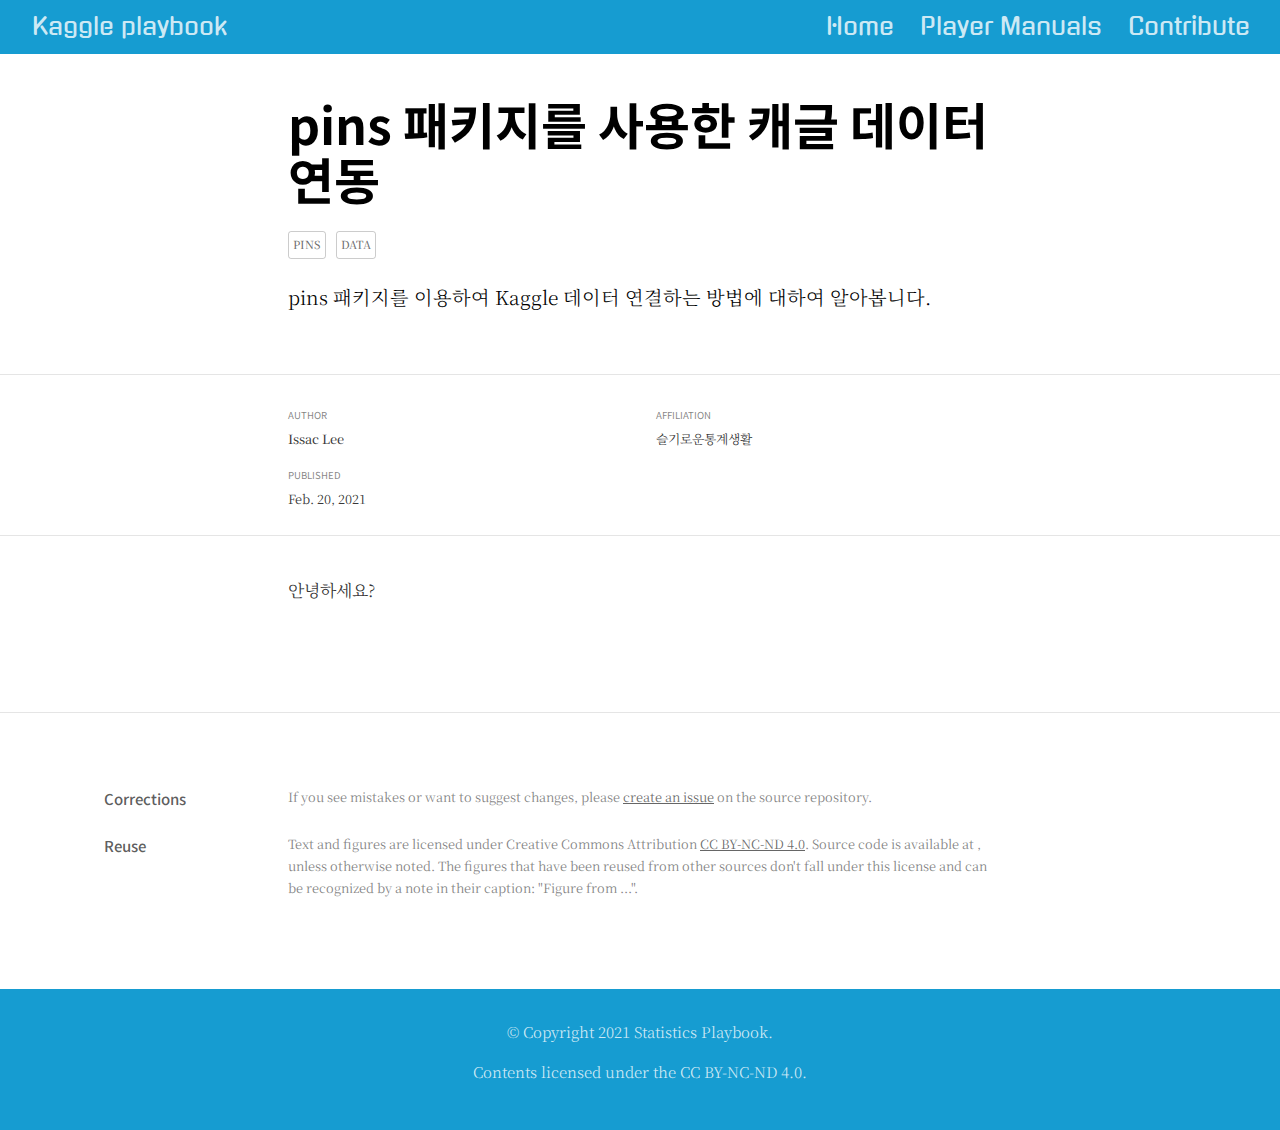
==== docs/posts/2021-02-20-pinsdata/index.html @ 4e3c2ab6 "font finalize" ====
<!DOCTYPE html>

<html xmlns="http://www.w3.org/1999/xhtml" lang="" xml:lang="">

<head>
  <meta charset="utf-8"/>
  <meta name="viewport" content="width=device-width, initial-scale=1"/>
  <meta http-equiv="X-UA-Compatible" content="IE=Edge,chrome=1"/>
  <meta name="generator" content="distill" />

  <style type="text/css">
  /* Hide doc at startup (prevent jankiness while JS renders/transforms) */
  body {
    visibility: hidden;
  }
  </style>

 <!--radix_placeholder_import_source-->
 <!--/radix_placeholder_import_source-->

<style type="text/css">code{white-space: pre;}</style>
<style type="text/css" data-origin="pandoc">
pre > code.sourceCode { white-space: pre; position: relative; }
pre > code.sourceCode > span { display: inline-block; line-height: 1.25; }
pre > code.sourceCode > span:empty { height: 1.2em; }
code.sourceCode > span { color: inherit; text-decoration: inherit; }
div.sourceCode { margin: 1em 0; }
pre.sourceCode { margin: 0; }
@media screen {
div.sourceCode { overflow: auto; }
}
@media print {
pre > code.sourceCode { white-space: pre-wrap; }
pre > code.sourceCode > span { text-indent: -5em; padding-left: 5em; }
}
pre.numberSource code
  { counter-reset: source-line 0; }
pre.numberSource code > span
  { position: relative; left: -4em; counter-increment: source-line; }
pre.numberSource code > span > a:first-child::before
  { content: counter(source-line);
    position: relative; left: -1em; text-align: right; vertical-align: baseline;
    border: none; display: inline-block;
    -webkit-touch-callout: none; -webkit-user-select: none;
    -khtml-user-select: none; -moz-user-select: none;
    -ms-user-select: none; user-select: none;
    padding: 0 4px; width: 4em;
    color: #aaaaaa;
  }
pre.numberSource { margin-left: 3em; border-left: 1px solid #aaaaaa;  padding-left: 4px; }
div.sourceCode
  {   }
@media screen {
pre > code.sourceCode > span > a:first-child::before { text-decoration: underline; }
}
code span.al { color: #ad0000; } /* Alert */
code span.an { color: #5e5e5e; } /* Annotation */
code span.at { color: #20794d; } /* Attribute */
code span.bn { color: #ad0000; } /* BaseN */
code span.bu { } /* BuiltIn */
code span.cf { color: #007ba5; } /* ControlFlow */
code span.ch { color: #20794d; } /* Char */
code span.cn { color: #8f5902; } /* Constant */
code span.co { color: #5e5e5e; } /* Comment */
code span.cv { color: #5e5e5e; font-style: italic; } /* CommentVar */
code span.do { color: #5e5e5e; font-style: italic; } /* Documentation */
code span.dt { color: #ad0000; } /* DataType */
code span.dv { color: #ad0000; } /* DecVal */
code span.er { color: #ad0000; } /* Error */
code span.ex { } /* Extension */
code span.fl { color: #ad0000; } /* Float */
code span.fu { color: #4758ab; } /* Function */
code span.im { } /* Import */
code span.in { color: #5e5e5e; } /* Information */
code span.kw { color: #007ba5; } /* Keyword */
code span.op { color: #5e5e5e; } /* Operator */
code span.ot { color: #007ba5; } /* Other */
code span.pp { color: #ad0000; } /* Preprocessor */
code span.sc { color: #20794d; } /* SpecialChar */
code span.ss { color: #20794d; } /* SpecialString */
code span.st { color: #20794d; } /* String */
code span.va { color: #111111; } /* Variable */
code span.vs { color: #20794d; } /* VerbatimString */
code span.wa { color: #5e5e5e; font-style: italic; } /* Warning */
</style>

  <!--radix_placeholder_meta_tags-->
<title>Kaggle playbook: `pins` 패키지를 사용한 캐글 데이터 연동</title>

<meta property="description" itemprop="description" content="pins 패키지를 이용하여 Kaggle 데이터 연결하는 방법에 대하여 알아봅니다."/>

<link rel="license" href="https://creativecommons.org/licenses/by-nc-nd/4.0/"/>

<!--  https://schema.org/Article -->
<meta property="article:published" itemprop="datePublished" content="2021-02-20"/>
<meta property="article:created" itemprop="dateCreated" content="2021-02-20"/>
<meta name="article:author" content="Issac Lee"/>

<!--  https://developers.facebook.com/docs/sharing/webmasters#markup -->
<meta property="og:title" content="Kaggle playbook: `pins` 패키지를 사용한 캐글 데이터 연동"/>
<meta property="og:type" content="article"/>
<meta property="og:description" content="pins 패키지를 이용하여 Kaggle 데이터 연결하는 방법에 대하여 알아봅니다."/>
<meta property="og:locale" content="en_US"/>
<meta property="og:site_name" content="Kaggle playbook"/>

<!--  https://dev.twitter.com/cards/types/summary -->
<meta property="twitter:card" content="summary"/>
<meta property="twitter:title" content="Kaggle playbook: `pins` 패키지를 사용한 캐글 데이터 연동"/>
<meta property="twitter:description" content="pins 패키지를 이용하여 Kaggle 데이터 연결하는 방법에 대하여 알아봅니다."/>

<!--/radix_placeholder_meta_tags-->
  <!--radix_placeholder_rmarkdown_metadata-->

<script type="text/json" id="radix-rmarkdown-metadata">
{"type":"list","attributes":{"names":{"type":"character","attributes":{},"value":["title","description","author","categories","date","creative_commons","repository_url","output"]}},"value":[{"type":"character","attributes":{},"value":["`pins` 패키지를 사용한 캐글 데이터 연동"]},{"type":"character","attributes":{},"value":["pins 패키지를 이용하여 Kaggle 데이터 연결하는 방법에 대하여 알아봅니다."]},{"type":"list","attributes":{},"value":[{"type":"list","attributes":{"names":{"type":"character","attributes":{},"value":["name","url","affiliation","affiliation_url"]}},"value":[{"type":"character","attributes":{},"value":["Issac Lee"]},{"type":"character","attributes":{},"value":["https://www.theissaclee.com/ko/"]},{"type":"character","attributes":{},"value":["슬기로운통계생활"]},{"type":"character","attributes":{},"value":["https://www.youtube.com/c/statisticsplaybook"]}]}]},{"type":"character","attributes":{},"value":["pins","data"]},{"type":"character","attributes":{},"value":["02-20-2021"]},{"type":"character","attributes":{},"value":["CC BY-NC-ND"]},{"type":"character","attributes":{},"value":[""]},{"type":"list","attributes":{"names":{"type":"character","attributes":{},"value":["distill::distill_article"]}},"value":[{"type":"list","attributes":{"names":{"type":"character","attributes":{},"value":["self_contained"]}},"value":[{"type":"logical","attributes":{},"value":[false]}]}]}]}
</script>
<!--/radix_placeholder_rmarkdown_metadata-->
  
  <script type="text/json" id="radix-resource-manifest">
  {"type":"NULL"}
  </script>
  <!--radix_placeholder_navigation_in_header-->
<meta name="distill:offset" content="../.."/>

<script type="application/javascript">

  window.headroom_prevent_pin = false;

  window.document.addEventListener("DOMContentLoaded", function (event) {

    // initialize headroom for banner
    var header = $('header').get(0);
    var headerHeight = header.offsetHeight;
    var headroom = new Headroom(header, {
      tolerance: 5,
      onPin : function() {
        if (window.headroom_prevent_pin) {
          window.headroom_prevent_pin = false;
          headroom.unpin();
        }
      }
    });
    headroom.init();
    if(window.location.hash)
      headroom.unpin();
    $(header).addClass('headroom--transition');

    // offset scroll location for banner on hash change
    // (see: https://github.com/WickyNilliams/headroom.js/issues/38)
    window.addEventListener("hashchange", function(event) {
      window.scrollTo(0, window.pageYOffset - (headerHeight + 25));
    });

    // responsive menu
    $('.distill-site-header').each(function(i, val) {
      var topnav = $(this);
      var toggle = topnav.find('.nav-toggle');
      toggle.on('click', function() {
        topnav.toggleClass('responsive');
      });
    });

    // nav dropdowns
    $('.nav-dropbtn').click(function(e) {
      $(this).next('.nav-dropdown-content').toggleClass('nav-dropdown-active');
      $(this).parent().siblings('.nav-dropdown')
         .children('.nav-dropdown-content').removeClass('nav-dropdown-active');
    });
    $("body").click(function(e){
      $('.nav-dropdown-content').removeClass('nav-dropdown-active');
    });
    $(".nav-dropdown").click(function(e){
      e.stopPropagation();
    });
  });
</script>

<style type="text/css">

/* Theme (user-documented overrideables for nav appearance) */

.distill-site-nav {
  color: rgba(255, 255, 255, 0.8);
  background-color: #0F2E3D;
  font-size: 15px;
  font-weight: 300;
}

.distill-site-nav a {
  color: inherit;
  text-decoration: none;
}

.distill-site-nav a:hover {
  color: white;
}

@media print {
  .distill-site-nav {
    display: none;
  }
}

.distill-site-header {

}

.distill-site-footer {

}


/* Site Header */

.distill-site-header {
  width: 100%;
  box-sizing: border-box;
  z-index: 3;
}

.distill-site-header .nav-left {
  display: inline-block;
  margin-left: 8px;
}

@media screen and (max-width: 768px) {
  .distill-site-header .nav-left {
    margin-left: 0;
  }
}


.distill-site-header .nav-right {
  float: right;
  margin-right: 8px;
}

.distill-site-header a,
.distill-site-header .title {
  display: inline-block;
  text-align: center;
  padding: 14px 10px 14px 10px;
}

.distill-site-header .title {
  font-size: 18px;
  min-width: 150px;
}

.distill-site-header .logo {
  padding: 0;
}

.distill-site-header .logo img {
  display: none;
  max-height: 20px;
  width: auto;
  margin-bottom: -4px;
}

.distill-site-header .nav-image img {
  max-height: 18px;
  width: auto;
  display: inline-block;
  margin-bottom: -3px;
}



@media screen and (min-width: 1000px) {
  .distill-site-header .logo img {
    display: inline-block;
  }
  .distill-site-header .nav-left {
    margin-left: 20px;
  }
  .distill-site-header .nav-right {
    margin-right: 20px;
  }
  .distill-site-header .title {
    padding-left: 12px;
  }
}


.distill-site-header .nav-toggle {
  display: none;
}

.nav-dropdown {
  display: inline-block;
  position: relative;
}

.nav-dropdown .nav-dropbtn {
  border: none;
  outline: none;
  color: rgba(255, 255, 255, 0.8);
  padding: 16px 10px;
  background-color: transparent;
  font-family: inherit;
  font-size: inherit;
  font-weight: inherit;
  margin: 0;
  margin-top: 1px;
  z-index: 2;
}

.nav-dropdown-content {
  display: none;
  position: absolute;
  background-color: white;
  min-width: 200px;
  border: 1px solid rgba(0,0,0,0.15);
  border-radius: 4px;
  box-shadow: 0px 8px 16px 0px rgba(0,0,0,0.1);
  z-index: 1;
  margin-top: 2px;
  white-space: nowrap;
  padding-top: 4px;
  padding-bottom: 4px;
}

.nav-dropdown-content hr {
  margin-top: 4px;
  margin-bottom: 4px;
  border: none;
  border-bottom: 1px solid rgba(0, 0, 0, 0.1);
}

.nav-dropdown-active {
  display: block;
}

.nav-dropdown-content a, .nav-dropdown-content .nav-dropdown-header {
  color: black;
  padding: 6px 24px;
  text-decoration: none;
  display: block;
  text-align: left;
}

.nav-dropdown-content .nav-dropdown-header {
  display: block;
  padding: 5px 24px;
  padding-bottom: 0;
  text-transform: uppercase;
  font-size: 14px;
  color: #999999;
  white-space: nowrap;
}

.nav-dropdown:hover .nav-dropbtn {
  color: white;
}

.nav-dropdown-content a:hover {
  background-color: #ddd;
  color: black;
}

.nav-right .nav-dropdown-content {
  margin-left: -45%;
  right: 0;
}

@media screen and (max-width: 768px) {
  .distill-site-header a, .distill-site-header .nav-dropdown  {display: none;}
  .distill-site-header a.nav-toggle {
    float: right;
    display: block;
  }
  .distill-site-header .title {
    margin-left: 0;
  }
  .distill-site-header .nav-right {
    margin-right: 0;
  }
  .distill-site-header {
    overflow: hidden;
  }
  .nav-right .nav-dropdown-content {
    margin-left: 0;
  }
}


@media screen and (max-width: 768px) {
  .distill-site-header.responsive {position: relative; min-height: 500px; }
  .distill-site-header.responsive a.nav-toggle {
    position: absolute;
    right: 0;
    top: 0;
  }
  .distill-site-header.responsive a,
  .distill-site-header.responsive .nav-dropdown {
    display: block;
    text-align: left;
  }
  .distill-site-header.responsive .nav-left,
  .distill-site-header.responsive .nav-right {
    width: 100%;
  }
  .distill-site-header.responsive .nav-dropdown {float: none;}
  .distill-site-header.responsive .nav-dropdown-content {position: relative;}
  .distill-site-header.responsive .nav-dropdown .nav-dropbtn {
    display: block;
    width: 100%;
    text-align: left;
  }
}

/* Site Footer */

.distill-site-footer {
  width: 100%;
  overflow: hidden;
  box-sizing: border-box;
  z-index: 3;
  margin-top: 30px;
  padding-top: 30px;
  padding-bottom: 30px;
  text-align: center;
}

/* Headroom */

d-title {
  padding-top: 6rem;
}

@media print {
  d-title {
    padding-top: 4rem;
  }
}

.headroom {
  z-index: 1000;
  position: fixed;
  top: 0;
  left: 0;
  right: 0;
}

.headroom--transition {
  transition: all .4s ease-in-out;
}

.headroom--unpinned {
  top: -100px;
}

.headroom--pinned {
  top: 0;
}

/* adjust viewport for navbar height */
/* helps vertically center bootstrap (non-distill) content */
.min-vh-100 {
  min-height: calc(100vh - 100px) !important;
}

</style>

<script src="../../site_libs/jquery-1.11.3/jquery.min.js"></script>
<link href="../../site_libs/font-awesome-5.1.0/css/all.css" rel="stylesheet"/>
<link href="../../site_libs/font-awesome-5.1.0/css/v4-shims.css" rel="stylesheet"/>
<script src="../../site_libs/headroom-0.9.4/headroom.min.js"></script>
<!--/radix_placeholder_navigation_in_header-->
  <!--radix_placeholder_distill-->

<style type="text/css">

body {
  background-color: white;
}

.pandoc-table {
  width: 100%;
}

.pandoc-table>caption {
  margin-bottom: 10px;
}

.pandoc-table th:not([align]) {
  text-align: left;
}

.pagedtable-footer {
  font-size: 15px;
}

d-byline .byline {
  grid-template-columns: 2fr 2fr;
}

d-byline .byline h3 {
  margin-block-start: 1.5em;
}

d-byline .byline .authors-affiliations h3 {
  margin-block-start: 0.5em;
}

.authors-affiliations .orcid-id {
  width: 16px;
  height:16px;
  margin-left: 4px;
  margin-right: 4px;
  vertical-align: middle;
  padding-bottom: 2px;
}

d-title .dt-tags {
  margin-top: 1em;
  grid-column: text;
}

.dt-tags .dt-tag {
  text-decoration: none;
  display: inline-block;
  color: rgba(0,0,0,0.6);
  padding: 0em 0.4em;
  margin-right: 0.5em;
  margin-bottom: 0.4em;
  font-size: 70%;
  border: 1px solid rgba(0,0,0,0.2);
  border-radius: 3px;
  text-transform: uppercase;
  font-weight: 500;
}

d-article table.gt_table td,
d-article table.gt_table th {
  border-bottom: none;
}

.html-widget {
  margin-bottom: 2.0em;
}

.l-screen-inset {
  padding-right: 16px;
}

.l-screen .caption {
  margin-left: 10px;
}

.shaded {
  background: rgb(247, 247, 247);
  padding-top: 20px;
  padding-bottom: 20px;
  border-top: 1px solid rgba(0, 0, 0, 0.1);
  border-bottom: 1px solid rgba(0, 0, 0, 0.1);
}

.shaded .html-widget {
  margin-bottom: 0;
  border: 1px solid rgba(0, 0, 0, 0.1);
}

.shaded .shaded-content {
  background: white;
}

.text-output {
  margin-top: 0;
  line-height: 1.5em;
}

.hidden {
  display: none !important;
}

d-article {
  padding-top: 2.5rem;
  padding-bottom: 30px;
}

d-appendix {
  padding-top: 30px;
}

d-article>p>img {
  width: 100%;
}

d-article h2 {
  margin: 1rem 0 1.5rem 0;
}

d-article h3 {
  margin-top: 1.5rem;
}

d-article iframe {
  border: 1px solid rgba(0, 0, 0, 0.1);
  margin-bottom: 2.0em;
  width: 100%;
}

/* Tweak code blocks */

d-article div.sourceCode code,
d-article pre code {
  font-family: Consolas, Monaco, 'Andale Mono', 'Ubuntu Mono', monospace;
}

d-article pre,
d-article div.sourceCode,
d-article div.sourceCode pre {
  overflow: auto;
}

d-article div.sourceCode {
  background-color: white;
}

d-article div.sourceCode pre {
  padding-left: 10px;
  font-size: 12px;
  border-left: 2px solid rgba(0,0,0,0.1);
}

d-article pre {
  font-size: 12px;
  color: black;
  background: none;
  margin-top: 0;
  text-align: left;
  white-space: pre;
  word-spacing: normal;
  word-break: normal;
  word-wrap: normal;
  line-height: 1.5;

  -moz-tab-size: 4;
  -o-tab-size: 4;
  tab-size: 4;

  -webkit-hyphens: none;
  -moz-hyphens: none;
  -ms-hyphens: none;
  hyphens: none;
}

d-article pre a {
  border-bottom: none;
}

d-article pre a:hover {
  border-bottom: none;
  text-decoration: underline;
}

d-article details {
  grid-column: text;
  margin-bottom: 0.8em;
}

@media(min-width: 768px) {

d-article pre,
d-article div.sourceCode,
d-article div.sourceCode pre {
  overflow: visible !important;
}

d-article div.sourceCode pre {
  padding-left: 18px;
  font-size: 14px;
}

d-article pre {
  font-size: 14px;
}

}

figure img.external {
  background: white;
  border: 1px solid rgba(0, 0, 0, 0.1);
  box-shadow: 0 1px 8px rgba(0, 0, 0, 0.1);
  padding: 18px;
  box-sizing: border-box;
}

/* CSS for d-contents */

.d-contents {
  grid-column: text;
  color: rgba(0,0,0,0.8);
  font-size: 0.9em;
  padding-bottom: 1em;
  margin-bottom: 1em;
  padding-bottom: 0.5em;
  margin-bottom: 1em;
  padding-left: 0.25em;
  justify-self: start;
}

@media(min-width: 1000px) {
  .d-contents.d-contents-float {
    height: 0;
    grid-column-start: 1;
    grid-column-end: 4;
    justify-self: center;
    padding-right: 3em;
    padding-left: 2em;
  }
}

.d-contents nav h3 {
  font-size: 18px;
  margin-top: 0;
  margin-bottom: 1em;
}

.d-contents li {
  list-style-type: none
}

.d-contents nav > ul {
  padding-left: 0;
}

.d-contents ul {
  padding-left: 1em
}

.d-contents nav ul li {
  margin-top: 0.6em;
  margin-bottom: 0.2em;
}

.d-contents nav a {
  font-size: 13px;
  border-bottom: none;
  text-decoration: none
  color: rgba(0, 0, 0, 0.8);
}

.d-contents nav a:hover {
  text-decoration: underline solid rgba(0, 0, 0, 0.6)
}

.d-contents nav > ul > li > a {
  font-weight: 600;
}

.d-contents nav > ul > li > ul {
  font-weight: inherit;
}

.d-contents nav > ul > li > ul > li {
  margin-top: 0.2em;
}


.d-contents nav ul {
  margin-top: 0;
  margin-bottom: 0.25em;
}

.d-article-with-toc h2:nth-child(2) {
  margin-top: 0;
}


/* Figure */

.figure {
  position: relative;
  margin-bottom: 2.5em;
  margin-top: 1.5em;
}

.figure img {
  width: 100%;
}

.figure .caption {
  color: rgba(0, 0, 0, 0.6);
  font-size: 12px;
  line-height: 1.5em;
}

.figure img.external {
  background: white;
  border: 1px solid rgba(0, 0, 0, 0.1);
  box-shadow: 0 1px 8px rgba(0, 0, 0, 0.1);
  padding: 18px;
  box-sizing: border-box;
}

.figure .caption a {
  color: rgba(0, 0, 0, 0.6);
}

.figure .caption b,
.figure .caption strong, {
  font-weight: 600;
  color: rgba(0, 0, 0, 1.0);
}

/* Citations */

d-article .citation {
  color: inherit;
  cursor: inherit;
}

div.hanging-indent{
  margin-left: 1em; text-indent: -1em;
}

/* Citation hover box */

.tippy-box[data-theme~=light-border] {
  background-color: rgba(250, 250, 250, 0.95);
}

.tippy-content > p {
  margin-bottom: 0;
  padding: 2px;
}


/* Tweak 1000px media break to show more text */

@media(min-width: 1000px) {
  .base-grid,
  distill-header,
  d-title,
  d-abstract,
  d-article,
  d-appendix,
  distill-appendix,
  d-byline,
  d-footnote-list,
  d-citation-list,
  distill-footer {
    grid-template-columns: [screen-start] 1fr [page-start kicker-start] 80px [middle-start] 50px [text-start kicker-end] 65px 65px 65px 65px 65px 65px 65px 65px [text-end gutter-start] 65px [middle-end] 65px [page-end gutter-end] 1fr [screen-end];
    grid-column-gap: 16px;
  }

  .grid {
    grid-column-gap: 16px;
  }

  d-article {
    font-size: 1.06rem;
    line-height: 1.7em;
  }
  figure .caption, .figure .caption, figure figcaption {
    font-size: 13px;
  }
}

@media(min-width: 1180px) {
  .base-grid,
  distill-header,
  d-title,
  d-abstract,
  d-article,
  d-appendix,
  distill-appendix,
  d-byline,
  d-footnote-list,
  d-citation-list,
  distill-footer {
    grid-template-columns: [screen-start] 1fr [page-start kicker-start] 60px [middle-start] 60px [text-start kicker-end] 60px 60px 60px 60px 60px 60px 60px 60px [text-end gutter-start] 60px [middle-end] 60px [page-end gutter-end] 1fr [screen-end];
    grid-column-gap: 32px;
  }

  .grid {
    grid-column-gap: 32px;
  }
}


/* Get the citation styles for the appendix (not auto-injected on render since
   we do our own rendering of the citation appendix) */

d-appendix .citation-appendix,
.d-appendix .citation-appendix {
  font-size: 11px;
  line-height: 15px;
  border-left: 1px solid rgba(0, 0, 0, 0.1);
  padding-left: 18px;
  border: 1px solid rgba(0,0,0,0.1);
  background: rgba(0, 0, 0, 0.02);
  padding: 10px 18px;
  border-radius: 3px;
  color: rgba(150, 150, 150, 1);
  overflow: hidden;
  margin-top: -12px;
  white-space: pre-wrap;
  word-wrap: break-word;
}

/* Include appendix styles here so they can be overridden */

d-appendix {
  contain: layout style;
  font-size: 0.8em;
  line-height: 1.7em;
  margin-top: 60px;
  margin-bottom: 0;
  border-top: 1px solid rgba(0, 0, 0, 0.1);
  color: rgba(0,0,0,0.5);
  padding-top: 60px;
  padding-bottom: 48px;
}

d-appendix h3 {
  grid-column: page-start / text-start;
  font-size: 15px;
  font-weight: 500;
  margin-top: 1em;
  margin-bottom: 0;
  color: rgba(0,0,0,0.65);
}

d-appendix h3 + * {
  margin-top: 1em;
}

d-appendix ol {
  padding: 0 0 0 15px;
}

@media (min-width: 768px) {
  d-appendix ol {
    padding: 0 0 0 30px;
    margin-left: -30px;
  }
}

d-appendix li {
  margin-bottom: 1em;
}

d-appendix a {
  color: rgba(0, 0, 0, 0.6);
}

d-appendix > * {
  grid-column: text;
}

d-appendix > d-footnote-list,
d-appendix > d-citation-list,
d-appendix > distill-appendix {
  grid-column: screen;
}

/* Include footnote styles here so they can be overridden */

d-footnote-list {
  contain: layout style;
}

d-footnote-list > * {
  grid-column: text;
}

d-footnote-list a.footnote-backlink {
  color: rgba(0,0,0,0.3);
  padding-left: 0.5em;
}



/* Anchor.js */

.anchorjs-link {
  /*transition: all .25s linear; */
  text-decoration: none;
  border-bottom: none;
}
*:hover > .anchorjs-link {
  margin-left: -1.125em !important;
  text-decoration: none;
  border-bottom: none;
}

/* Social footer */

.social_footer {
  margin-top: 30px;
  margin-bottom: 0;
  color: rgba(0,0,0,0.67);
}

.disqus-comments {
  margin-right: 30px;
}

.disqus-comment-count {
  border-bottom: 1px solid rgba(0, 0, 0, 0.4);
  cursor: pointer;
}

#disqus_thread {
  margin-top: 30px;
}

.article-sharing a {
  border-bottom: none;
  margin-right: 8px;
}

.article-sharing a:hover {
  border-bottom: none;
}

.sidebar-section.subscribe {
  font-size: 12px;
  line-height: 1.6em;
}

.subscribe p {
  margin-bottom: 0.5em;
}


.article-footer .subscribe {
  font-size: 15px;
  margin-top: 45px;
}


.sidebar-section.custom {
  font-size: 12px;
  line-height: 1.6em;
}

.custom p {
  margin-bottom: 0.5em;
}

/* Styles for listing layout (hide title) */
.layout-listing d-title, .layout-listing .d-title {
  display: none;
}

/* Styles for posts lists (not auto-injected) */


.posts-with-sidebar {
  padding-left: 45px;
  padding-right: 45px;
}

.posts-list .description h2,
.posts-list .description p {
  font-family: -apple-system, BlinkMacSystemFont, "Segoe UI", Roboto, Oxygen, Ubuntu, Cantarell, "Fira Sans", "Droid Sans", "Helvetica Neue", Arial, sans-serif;
}

.posts-list .description h2 {
  font-weight: 700;
  border-bottom: none;
  padding-bottom: 0;
}

.posts-list h2.post-tag {
  border-bottom: 1px solid rgba(0, 0, 0, 0.2);
  padding-bottom: 12px;
}
.posts-list {
  margin-top: 60px;
  margin-bottom: 24px;
}

.posts-list .post-preview {
  text-decoration: none;
  overflow: hidden;
  display: block;
  border-bottom: 1px solid rgba(0, 0, 0, 0.1);
  padding: 24px 0;
}

.post-preview-last {
  border-bottom: none !important;
}

.posts-list .posts-list-caption {
  grid-column: screen;
  font-weight: 400;
}

.posts-list .post-preview h2 {
  margin: 0 0 6px 0;
  line-height: 1.2em;
  font-style: normal;
  font-size: 24px;
}

.posts-list .post-preview p {
  margin: 0 0 12px 0;
  line-height: 1.4em;
  font-size: 16px;
}

.posts-list .post-preview .thumbnail {
  box-sizing: border-box;
  margin-bottom: 24px;
  position: relative;
  max-width: 500px;
}
.posts-list .post-preview img {
  width: 100%;
  display: block;
}

.posts-list .metadata {
  font-size: 12px;
  line-height: 1.4em;
  margin-bottom: 18px;
}

.posts-list .metadata > * {
  display: inline-block;
}

.posts-list .metadata .publishedDate {
  margin-right: 2em;
}

.posts-list .metadata .dt-authors {
  display: block;
  margin-top: 0.3em;
  margin-right: 2em;
}

.posts-list .dt-tags {
  display: block;
  line-height: 1em;
}

.posts-list .dt-tags .dt-tag {
  display: inline-block;
  color: rgba(0,0,0,0.6);
  padding: 0.3em 0.4em;
  margin-right: 0.2em;
  margin-bottom: 0.4em;
  font-size: 60%;
  border: 1px solid rgba(0,0,0,0.2);
  border-radius: 3px;
  text-transform: uppercase;
  font-weight: 500;
}

.posts-list img {
  opacity: 1;
}

.posts-list img[data-src] {
  opacity: 0;
}

.posts-more {
  clear: both;
}


.posts-sidebar {
  font-size: 16px;
}

.posts-sidebar h3 {
  font-size: 16px;
  margin-top: 0;
  margin-bottom: 0.5em;
  font-weight: 400;
  text-transform: uppercase;
}

.sidebar-section {
  margin-bottom: 30px;
}

.categories ul {
  list-style-type: none;
  margin: 0;
  padding: 0;
}

.categories li {
  color: rgba(0, 0, 0, 0.8);
  margin-bottom: 0;
}

.categories li>a {
  border-bottom: none;
}

.categories li>a:hover {
  border-bottom: 1px solid rgba(0, 0, 0, 0.4);
}

.categories .active {
  font-weight: 600;
}

.categories .category-count {
  color: rgba(0, 0, 0, 0.4);
}


@media(min-width: 768px) {
  .posts-list .post-preview h2 {
    font-size: 26px;
  }
  .posts-list .post-preview .thumbnail {
    float: right;
    width: 30%;
    margin-bottom: 0;
  }
  .posts-list .post-preview .description {
    float: left;
    width: 45%;
  }
  .posts-list .post-preview .metadata {
    float: left;
    width: 20%;
    margin-top: 8px;
  }
  .posts-list .post-preview p {
    margin: 0 0 12px 0;
    line-height: 1.5em;
    font-size: 16px;
  }
  .posts-with-sidebar .posts-list {
    float: left;
    width: 75%;
  }
  .posts-with-sidebar .posts-sidebar {
    float: right;
    width: 20%;
    margin-top: 60px;
    padding-top: 24px;
    padding-bottom: 24px;
  }
}


/* Improve display for browsers without grid (IE/Edge <= 15) */

.downlevel {
  line-height: 1.6em;
  font-family: -apple-system, BlinkMacSystemFont, "Segoe UI", Roboto, Oxygen, Ubuntu, Cantarell, "Fira Sans", "Droid Sans", "Helvetica Neue", Arial, sans-serif;
  margin: 0;
}

.downlevel .d-title {
  padding-top: 6rem;
  padding-bottom: 1.5rem;
}

.downlevel .d-title h1 {
  font-size: 50px;
  font-weight: 700;
  line-height: 1.1em;
  margin: 0 0 0.5rem;
}

.downlevel .d-title p {
  font-weight: 300;
  font-size: 1.2rem;
  line-height: 1.55em;
  margin-top: 0;
}

.downlevel .d-byline {
  padding-top: 0.8em;
  padding-bottom: 0.8em;
  font-size: 0.8rem;
  line-height: 1.8em;
}

.downlevel .section-separator {
  border: none;
  border-top: 1px solid rgba(0, 0, 0, 0.1);
}

.downlevel .d-article {
  font-size: 1.06rem;
  line-height: 1.7em;
  padding-top: 1rem;
  padding-bottom: 2rem;
}


.downlevel .d-appendix {
  padding-left: 0;
  padding-right: 0;
  max-width: none;
  font-size: 0.8em;
  line-height: 1.7em;
  margin-bottom: 0;
  color: rgba(0,0,0,0.5);
  padding-top: 40px;
  padding-bottom: 48px;
}

.downlevel .footnotes ol {
  padding-left: 13px;
}

.downlevel .base-grid,
.downlevel .distill-header,
.downlevel .d-title,
.downlevel .d-abstract,
.downlevel .d-article,
.downlevel .d-appendix,
.downlevel .distill-appendix,
.downlevel .d-byline,
.downlevel .d-footnote-list,
.downlevel .d-citation-list,
.downlevel .distill-footer,
.downlevel .appendix-bottom,
.downlevel .posts-container {
  padding-left: 40px;
  padding-right: 40px;
}

@media(min-width: 768px) {
  .downlevel .base-grid,
  .downlevel .distill-header,
  .downlevel .d-title,
  .downlevel .d-abstract,
  .downlevel .d-article,
  .downlevel .d-appendix,
  .downlevel .distill-appendix,
  .downlevel .d-byline,
  .downlevel .d-footnote-list,
  .downlevel .d-citation-list,
  .downlevel .distill-footer,
  .downlevel .appendix-bottom,
  .downlevel .posts-container {
  padding-left: 150px;
  padding-right: 150px;
  max-width: 900px;
}
}

.downlevel pre code {
  display: block;
  border-left: 2px solid rgba(0, 0, 0, .1);
  padding: 0 0 0 20px;
  font-size: 14px;
}

.downlevel code, .downlevel pre {
  color: black;
  background: none;
  font-family: Consolas, Monaco, 'Andale Mono', 'Ubuntu Mono', monospace;
  text-align: left;
  white-space: pre;
  word-spacing: normal;
  word-break: normal;
  word-wrap: normal;
  line-height: 1.5;

  -moz-tab-size: 4;
  -o-tab-size: 4;
  tab-size: 4;

  -webkit-hyphens: none;
  -moz-hyphens: none;
  -ms-hyphens: none;
  hyphens: none;
}

.downlevel .posts-list .post-preview {
  color: inherit;
}



</style>

<script type="application/javascript">

function is_downlevel_browser() {
  if (bowser.isUnsupportedBrowser({ msie: "12", msedge: "16"},
                                 window.navigator.userAgent)) {
    return true;
  } else {
    return window.load_distill_framework === undefined;
  }
}

// show body when load is complete
function on_load_complete() {

  // add anchors
  if (window.anchors) {
    window.anchors.options.placement = 'left';
    window.anchors.add('d-article > h2, d-article > h3, d-article > h4, d-article > h5');
  }


  // set body to visible
  document.body.style.visibility = 'visible';

  // force redraw for leaflet widgets
  if (window.HTMLWidgets) {
    var maps = window.HTMLWidgets.findAll(".leaflet");
    $.each(maps, function(i, el) {
      var map = this.getMap();
      map.invalidateSize();
      map.eachLayer(function(layer) {
        if (layer instanceof L.TileLayer)
          layer.redraw();
      });
    });
  }

  // trigger 'shown' so htmlwidgets resize
  $('d-article').trigger('shown');
}

function init_distill() {

  init_common();

  // create front matter
  var front_matter = $('<d-front-matter></d-front-matter>');
  $('#distill-front-matter').wrap(front_matter);

  // create d-title
  $('.d-title').changeElementType('d-title');

  // create d-byline
  var byline = $('<d-byline></d-byline>');
  $('.d-byline').replaceWith(byline);

  // create d-article
  var article = $('<d-article></d-article>');
  $('.d-article').wrap(article).children().unwrap();

  // move posts container into article
  $('.posts-container').appendTo($('d-article'));

  // create d-appendix
  $('.d-appendix').changeElementType('d-appendix');

  // flag indicating that we have appendix items
  var appendix = $('.appendix-bottom').children('h3').length > 0;

  // replace footnotes with <d-footnote>
  $('.footnote-ref').each(function(i, val) {
    appendix = true;
    var href = $(this).attr('href');
    var id = href.replace('#', '');
    var fn = $('#' + id);
    var fn_p = $('#' + id + '>p');
    fn_p.find('.footnote-back').remove();
    var text = fn_p.html();
    var dtfn = $('<d-footnote></d-footnote>');
    dtfn.html(text);
    $(this).replaceWith(dtfn);
  });
  // remove footnotes
  $('.footnotes').remove();

  // move refs into #references-listing
  $('#references-listing').replaceWith($('#refs'));

  $('h1.appendix, h2.appendix').each(function(i, val) {
    $(this).changeElementType('h3');
  });
  $('h3.appendix').each(function(i, val) {
    var id = $(this).attr('id');
    $('.d-contents a[href="#' + id + '"]').parent().remove();
    appendix = true;
    $(this).nextUntil($('h1, h2, h3')).addBack().appendTo($('d-appendix'));
  });

  // show d-appendix if we have appendix content
  $("d-appendix").css('display', appendix ? 'grid' : 'none');

  // localize layout chunks to just output
  $('.layout-chunk').each(function(i, val) {

    // capture layout
    var layout = $(this).attr('data-layout');

    // apply layout to markdown level block elements
    var elements = $(this).children().not('details, div.sourceCode, pre, script');
    elements.each(function(i, el) {
      var layout_div = $('<div class="' + layout + '"></div>');
      if (layout_div.hasClass('shaded')) {
        var shaded_content = $('<div class="shaded-content"></div>');
        $(this).wrap(shaded_content);
        $(this).parent().wrap(layout_div);
      } else {
        $(this).wrap(layout_div);
      }
    });


    // unwrap the layout-chunk div
    $(this).children().unwrap();
  });

  // remove code block used to force  highlighting css
  $('.distill-force-highlighting-css').parent().remove();

  // remove empty line numbers inserted by pandoc when using a
  // custom syntax highlighting theme
  $('code.sourceCode a:empty').remove();

  // load distill framework
  load_distill_framework();

  // wait for window.distillRunlevel == 4 to do post processing
  function distill_post_process() {

    if (!window.distillRunlevel || window.distillRunlevel < 4)
      return;

    // hide author/affiliations entirely if we have no authors
    var front_matter = JSON.parse($("#distill-front-matter").html());
    var have_authors = front_matter.authors && front_matter.authors.length > 0;
    if (!have_authors)
      $('d-byline').addClass('hidden');

    // article with toc class
    $('.d-contents').parent().addClass('d-article-with-toc');

    // strip links that point to #
    $('.authors-affiliations').find('a[href="#"]').removeAttr('href');

    // add orcid ids
    $('.authors-affiliations').find('.author').each(function(i, el) {
      var orcid_id = front_matter.authors[i].orcidID;
      if (orcid_id) {
        var a = $('<a></a>');
        a.attr('href', 'https://orcid.org/' + orcid_id);
        var img = $('<img></img>');
        img.addClass('orcid-id');
        img.attr('alt', 'ORCID ID');
        img.attr('src','[data-uri]');
        a.append(img);
        $(this).append(a);
      }
    });

    // hide elements of author/affiliations grid that have no value
    function hide_byline_column(caption) {
      $('d-byline').find('h3:contains("' + caption + '")').parent().css('visibility', 'hidden');
    }

    // affiliations
    var have_affiliations = false;
    for (var i = 0; i<front_matter.authors.length; ++i) {
      var author = front_matter.authors[i];
      if (author.affiliation !== "&nbsp;") {
        have_affiliations = true;
        break;
      }
    }
    if (!have_affiliations)
      $('d-byline').find('h3:contains("Affiliations")').css('visibility', 'hidden');

    // published date
    if (!front_matter.publishedDate)
      hide_byline_column("Published");

    // document object identifier
    var doi = $('d-byline').find('h3:contains("DOI")');
    var doi_p = doi.next().empty();
    if (!front_matter.doi) {
      // if we have a citation and valid citationText then link to that
      if ($('#citation').length > 0 && front_matter.citationText) {
        doi.html('Citation');
        $('<a href="#citation"></a>')
          .text(front_matter.citationText)
          .appendTo(doi_p);
      } else {
        hide_byline_column("DOI");
      }
    } else {
      $('<a></a>')
         .attr('href', "https://doi.org/" + front_matter.doi)
         .html(front_matter.doi)
         .appendTo(doi_p);
    }

     // change plural form of authors/affiliations
    if (front_matter.authors.length === 1) {
      var grid = $('.authors-affiliations');
      grid.children('h3:contains("Authors")').text('Author');
      grid.children('h3:contains("Affiliations")').text('Affiliation');
    }

    // remove d-appendix and d-footnote-list local styles
    $('d-appendix > style:first-child').remove();
    $('d-footnote-list > style:first-child').remove();

    // move appendix-bottom entries to the bottom
    $('.appendix-bottom').appendTo('d-appendix').children().unwrap();
    $('.appendix-bottom').remove();

    // hoverable references
    $('span.citation[data-cites]').each(function() {
      var refHtml = $('#ref-' + $(this).attr('data-cites')).html();
      window.tippy(this, {
        allowHTML: true,
        content: refHtml,
        maxWidth: 500,
        interactive: true,
        interactiveBorder: 10,
        theme: 'light-border',
        placement: 'bottom-start'
      });
    });

    // clear polling timer
    clearInterval(tid);

    // show body now that everything is ready
    on_load_complete();
  }

  var tid = setInterval(distill_post_process, 50);
  distill_post_process();

}

function init_downlevel() {

  init_common();

   // insert hr after d-title
  $('.d-title').after($('<hr class="section-separator"/>'));

  // check if we have authors
  var front_matter = JSON.parse($("#distill-front-matter").html());
  var have_authors = front_matter.authors && front_matter.authors.length > 0;

  // manage byline/border
  if (!have_authors)
    $('.d-byline').remove();
  $('.d-byline').after($('<hr class="section-separator"/>'));
  $('.d-byline a').remove();

  // remove toc
  $('.d-contents').remove();

  // move appendix elements
  $('h1.appendix, h2.appendix').each(function(i, val) {
    $(this).changeElementType('h3');
  });
  $('h3.appendix').each(function(i, val) {
    $(this).nextUntil($('h1, h2, h3')).addBack().appendTo($('.d-appendix'));
  });


  // inject headers into references and footnotes
  var refs_header = $('<h3></h3>');
  refs_header.text('References');
  $('#refs').prepend(refs_header);

  var footnotes_header = $('<h3></h3');
  footnotes_header.text('Footnotes');
  $('.footnotes').children('hr').first().replaceWith(footnotes_header);

  // move appendix-bottom entries to the bottom
  $('.appendix-bottom').appendTo('.d-appendix').children().unwrap();
  $('.appendix-bottom').remove();

  // remove appendix if it's empty
  if ($('.d-appendix').children().length === 0)
    $('.d-appendix').remove();

  // prepend separator above appendix
  $('.d-appendix').before($('<hr class="section-separator" style="clear: both"/>'));

  // trim code
  $('pre>code').each(function(i, val) {
    $(this).html($.trim($(this).html()));
  });

  // move posts-container right before article
  $('.posts-container').insertBefore($('.d-article'));

  $('body').addClass('downlevel');

  on_load_complete();
}


function init_common() {

  // jquery plugin to change element types
  (function($) {
    $.fn.changeElementType = function(newType) {
      var attrs = {};

      $.each(this[0].attributes, function(idx, attr) {
        attrs[attr.nodeName] = attr.nodeValue;
      });

      this.replaceWith(function() {
        return $("<" + newType + "/>", attrs).append($(this).contents());
      });
    };
  })(jQuery);

  // prevent underline for linked images
  $('a > img').parent().css({'border-bottom' : 'none'});

  // mark non-body figures created by knitr chunks as 100% width
  $('.layout-chunk').each(function(i, val) {
    var figures = $(this).find('img, .html-widget');
    if ($(this).attr('data-layout') !== "l-body") {
      figures.css('width', '100%');
    } else {
      figures.css('max-width', '100%');
      figures.filter("[width]").each(function(i, val) {
        var fig = $(this);
        fig.css('width', fig.attr('width') + 'px');
      });

    }
  });

  // auto-append index.html to post-preview links in file: protocol
  // and in rstudio ide preview
  $('.post-preview').each(function(i, val) {
    if (window.location.protocol === "file:")
      $(this).attr('href', $(this).attr('href') + "index.html");
  });

  // get rid of index.html references in header
  if (window.location.protocol !== "file:") {
    $('.distill-site-header a[href]').each(function(i,val) {
      $(this).attr('href', $(this).attr('href').replace("index.html", "./"));
    });
  }

  // add class to pandoc style tables
  $('tr.header').parent('thead').parent('table').addClass('pandoc-table');
  $('.kable-table').children('table').addClass('pandoc-table');

  // add figcaption style to table captions
  $('caption').parent('table').addClass("figcaption");

  // initialize posts list
  if (window.init_posts_list)
    window.init_posts_list();

  // implmement disqus comment link
  $('.disqus-comment-count').click(function() {
    window.headroom_prevent_pin = true;
    $('#disqus_thread').toggleClass('hidden');
    if (!$('#disqus_thread').hasClass('hidden')) {
      var offset = $(this).offset();
      $(window).resize();
      $('html, body').animate({
        scrollTop: offset.top - 35
      });
    }
  });
}

document.addEventListener('DOMContentLoaded', function() {
  if (is_downlevel_browser())
    init_downlevel();
  else
    window.addEventListener('WebComponentsReady', init_distill);
});

</script>

<style type="text/css">
/* base variables */

/* Edit the CSS properties in this file to create a custom
   Distill theme. Only edit values in the right column
   for each row; values shown are the CSS defaults.
   To return any property to the default,
   you may set its value to: unset
   All rows must end with a semi-colon.                      */

/* Optional: embed custom fonts here with `@import`          */
/* This must remain at the top of this file.                 */



html {
  /*-- Main font sizes --*/
  --title-size:      50px;
  --body-size:       1.06rem;
  --code-size:       14px;
  --aside-size:      12px;
  --fig-cap-size:    13px;
  /*-- Main font colors --*/
  --title-color:     #000000;
  --header-color:    rgba(0, 0, 0, 0.8);
  --body-color:      rgba(0, 0, 0, 0.8);
  --aside-color:     rgba(0, 0, 0, 0.6);
  --fig-cap-color:   rgba(0, 0, 0, 0.6);
  /*-- Specify custom fonts ~~~ must be imported above   --*/
  --heading-font:    sans-serif;
  --mono-font:       monospace;
  --body-font:       sans-serif;
  --navbar-font:     sans-serif;  /* websites + blogs only */
}

/*-- ARTICLE METADATA --*/
d-byline {
  --heading-size:    0.6rem;
  --heading-color:   rgba(0, 0, 0, 0.5);
  --body-size:       0.8rem;
  --body-color:      rgba(0, 0, 0, 0.8);
}

/*-- ARTICLE TABLE OF CONTENTS --*/
.d-contents {
  --heading-size:    18px;
  --contents-size:   13px;
}

/*-- ARTICLE APPENDIX --*/
d-appendix {
  --heading-size:    15px;
  --heading-color:   rgba(0, 0, 0, 0.65);
  --text-size:       0.8em;
  --text-color:      rgba(0, 0, 0, 0.5);
}

/*-- WEBSITE HEADER + FOOTER --*/
/* These properties only apply to Distill sites and blogs  */

.distill-site-header {
  --title-size:       18px;
  --text-color:       rgba(255, 255, 255, 0.8);
  --text-size:        15px;
  --hover-color:      white;
  --bkgd-color:       #0F2E3D;
}

.distill-site-footer {
  --text-color:       rgba(255, 255, 255, 0.8);
  --text-size:        15px;
  --hover-color:      white;
  --bkgd-color:       #0F2E3D;
}

/*-- Additional custom styles --*/
/* Add any additional CSS rules below                      */
</style>
<style type="text/css">
/* base variables */

/* Edit the CSS properties in this file to create a custom
   Distill theme. Only edit values in the right column
   for each row; values shown are the CSS defaults.
   To return any property to the default,
   you may set its value to: unset
   All rows must end with a semi-colon.                      */

/* Optional: embed custom fonts here with `@import`          */
/* This must remain at the top of this file.                 */

/* Optional: embed custom fonts here with `@import`          */
/* This must remain at the top of this file.                 */
@import url('https://fonts.googleapis.com/css2?family=DM+Mono');
@import url('https://fonts.googleapis.com/css2?family=Noto+Serif+KR');
@import url('https://fonts.googleapis.com/css2?family=Noto+Sans+KR');
@import url('https://fonts.googleapis.com/css2?family=Gugi');

html {
  /*-- Main font sizes --*/
  --title-size:      50px;
  --body-size:       1.06rem;
  --code-size:       14px;
  --aside-size:      12px;
  --fig-cap-size:    13px;
  /*-- Main font colors --*/
  --title-color:     #000000;
  --header-color:    rgba(0, 0, 0, 0.8);
  --body-color:      rgba(0, 0, 0, 0.8);
  --aside-color:     rgba(0, 0, 0, 0.6);
  --fig-cap-color:   rgba(0, 0, 0, 0.6);
  /*-- Specify custom fonts ~~~ must be imported above   --*/
  --heading-font:    "Noto Sans KR", sans-serif;
  --mono-font:       "DM Mono", monospace;
  --body-font:       "Noto Serif KR", serif;
  --navbar-font:     "Gugi", cursive;  /* websites + blogs only */
}

/*-- ARTICLE METADATA --*/
d-byline {
  --heading-size:    0.6rem;
  --heading-color:   rgba(0, 0, 0, 0.5);
  --body-size:       0.8rem;
  --body-color:      rgba(0, 0, 0, 0.8);
}

/*-- ARTICLE TABLE OF CONTENTS --*/
.d-contents {
  --heading-size:    18px;
  --contents-size:   13px;
}

/*-- ARTICLE APPENDIX --*/
d-appendix {
  --heading-size:    15px;
  --heading-color:   rgba(0, 0, 0, 0.65);
  --text-size:       0.8em;
  --text-color:      rgba(0, 0, 0, 0.5);
}

/*-- WEBSITE HEADER + FOOTER --*/
/* These properties only apply to Distill sites and blogs  */

.distill-site-header {
  --title-size:       24px;
  --text-color:       rgba(255, 255, 255, 0.8);
  --text-size:        24px;
  --hover-color:      white;
  --bkgd-color:       #169cd1;
}

.distill-site-footer {
  --text-color:       rgba(255, 255, 255, 0.8);
  --text-size:        15px;
  --hover-color:      white;
  --bkgd-color:       #169cd1;
}

/*-- Additional custom styles --*/
/* Add any additional CSS rules below                      */</style>
<style type="text/css">
/* base style */

/* FONT FAMILIES */

:root {
  --heading-default: -apple-system, BlinkMacSystemFont, "Segoe UI", Roboto, Oxygen, Ubuntu, Cantarell, "Fira Sans", "Droid Sans", "Helvetica Neue", Arial, sans-serif;
  --mono-default: Consolas, Monaco, 'Andale Mono', 'Ubuntu Mono', monospace;
  --body-default: -apple-system, BlinkMacSystemFont, "Segoe UI", Roboto, Oxygen, Ubuntu, Cantarell, "Fira Sans", "Droid Sans", "Helvetica Neue", Arial, sans-serif;
}

body,
.posts-list .post-preview p,
.posts-list .description p {
  font-family: var(--body-font), var(--body-default);
}

h1, h2, h3, h4, h5, h6,
.posts-list .post-preview h2,
.posts-list .description h2 {
  font-family: var(--heading-font), var(--heading-default);
}

d-article div.sourceCode code,
d-article pre code {
  font-family: var(--mono-font), var(--mono-default);
}


/*-- TITLE --*/
d-title h1,
.posts-list > h1 {
  color: var(--title-color, black);
}

d-title h1 {
  font-size: var(--title-size, 50px);
}

/*-- HEADERS --*/
d-article h1,
d-article h2,
d-article h3,
d-article h4,
d-article h5,
d-article h6 {
  color: var(--header-color, rgba(0, 0, 0, 0.8));
}

/*-- BODY --*/
d-article > p,  /* only text inside of <p> tags */
d-article > ul, /* lists */
d-article > ol {
  color: var(--body-color, rgba(0, 0, 0, 0.8));
  font-size: var(--body-size, 1.06rem);
}


/*-- CODE --*/
d-article div.sourceCode code,
d-article pre code {
  font-size: var(--code-size, 14px);
}

/*-- ASIDE --*/
d-article aside {
  font-size: var(--aside-size, 12px);
  color: var(--aside-color, rgba(0, 0, 0, 0.6));
}

/*-- FIGURE CAPTIONS --*/
figure .caption,
figure figcaption,
.figure .caption {
  font-size: var(--fig-cap-size, 13px);
  color: var(--fig-cap-color, rgba(0, 0, 0, 0.6));
}

/*-- METADATA --*/
d-byline h3 {
  font-size: var(--heading-size, 0.6rem);
  color: var(--heading-color, rgba(0, 0, 0, 0.5));
}

d-byline {
  font-size: var(--body-size, 0.8rem);
  color: var(--body-color, rgba(0, 0, 0, 0.8));
}

d-byline a,
d-article d-byline a {
  color: var(--body-color, rgba(0, 0, 0, 0.8));
}

/*-- TABLE OF CONTENTS --*/
.d-contents nav h3 {
  font-size: var(--heading-size, 18px);
}

.d-contents nav a {
  font-size: var(--contents-size, 13px);
}

/*-- APPENDIX --*/
d-appendix h3 {
  font-size: var(--heading-size, 15px);
  color: var(--heading-color, rgba(0, 0, 0, 0.65));
}

d-appendix {
  font-size: var(--text-size, 0.8em);
  color: var(--text-color, rgba(0, 0, 0, 0.5));
}

d-appendix d-footnote-list a.footnote-backlink {
  color: var(--text-color, rgba(0, 0, 0, 0.5));
}

/*-- WEBSITE HEADER + FOOTER --*/
.distill-site-header .title {
  font-size: var(--title-size, 18px);
  font-family: var(--navbar-font), var(--heading-default);
}

.distill-site-header a,
.nav-dropdown .nav-dropbtn {
  font-family: var(--navbar-font), var(--heading-default);
}

.nav-dropdown .nav-dropbtn {
  color: var(--text-color, rgba(255, 255, 255, 0.8));
  font-size: var(--text-size, 15px);
}

.distill-site-header a:hover,
.nav-dropdown:hover .nav-dropbtn {
  color: var(--hover-color, white);
}

.distill-site-header {
  font-size: var(--text-size, 15px);
  color: var(--text-color, rgba(255, 255, 255, 0.8));
  background-color: var(--bkgd-color, #0F2E3D);
}

.distill-site-footer {
  font-size: var(--text-size, 15px);
  color: var(--text-color, rgba(255, 255, 255, 0.8));
  background-color: var(--bkgd-color, #0F2E3D);
}

.distill-site-footer a:hover {
  color: var(--hover-color, white);
}</style>
<!--/radix_placeholder_distill-->
  <script src="../../site_libs/header-attrs-2.7/header-attrs.js"></script>
  <script src="../../site_libs/jquery-1.11.3/jquery.min.js"></script>
  <script src="../../site_libs/popper-2.6.0/popper.min.js"></script>
  <link href="../../site_libs/tippy-6.2.7/tippy.css" rel="stylesheet" />
  <link href="../../site_libs/tippy-6.2.7/tippy-light-border.css" rel="stylesheet" />
  <script src="../../site_libs/tippy-6.2.7/tippy.umd.min.js"></script>
  <script src="../../site_libs/anchor-4.2.2/anchor.min.js"></script>
  <script src="../../site_libs/bowser-1.9.3/bowser.min.js"></script>
  <script src="../../site_libs/webcomponents-2.0.0/webcomponents.js"></script>
  <script src="../../site_libs/distill-2.2.21/template.v2.js"></script>
  <!--radix_placeholder_site_in_header-->
<!--/radix_placeholder_site_in_header-->


</head>

<body>

<!--radix_placeholder_front_matter-->

<script id="distill-front-matter" type="text/json">
{"title":"`pins` 패키지를 사용한 캐글 데이터 연동","description":"pins 패키지를 이용하여 Kaggle 데이터 연결하는 방법에 대하여 알아봅니다.","authors":[{"author":"Issac Lee","authorURL":"https://www.theissaclee.com/ko/","affiliation":"슬기로운통계생활","affiliationURL":"https://www.youtube.com/c/statisticsplaybook","orcidID":""}],"publishedDate":"2021-02-20T00:00:00.000-05:00","citationText":"Lee, 2021"}
</script>

<!--/radix_placeholder_front_matter-->
<!--radix_placeholder_navigation_before_body-->
<header class="header header--fixed" role="banner">
<nav class="distill-site-nav distill-site-header">
<div class="nav-left">
<a href="../../index.html" class="title">Kaggle playbook</a>
</div>
<div class="nav-right">
<a href="../../index.html">Home</a>
<a href="../../blog.html">Player Manuals</a>
<a href="../../contribute.html">Contribute</a>
<a href="javascript:void(0);" class="nav-toggle">&#9776;</a>
</div>
</nav>
</header>
<!--/radix_placeholder_navigation_before_body-->
<!--radix_placeholder_site_before_body-->
<!--/radix_placeholder_site_before_body-->

<div class="d-title">
<h1>pins 패키지를 사용한 캐글 데이터 연동</h1>
<!--radix_placeholder_categories-->
<div class="dt-tags">
  <a href="../../blog.html#category:pins" class="dt-tag">pins</a>
  <a href="../../blog.html#category:data" class="dt-tag">data</a>
</div>
<!--/radix_placeholder_categories-->
<p><p>pins 패키지를 이용하여 Kaggle 데이터 연결하는 방법에 대하여 알아봅니다.</p></p>
</div>

<div class="d-byline">
  Issac Lee <a href="https://www.theissaclee.com/ko/" class="uri">https://www.theissaclee.com/ko/</a> (슬기로운통계생활)<a href="https://www.youtube.com/c/statisticsplaybook" class="uri">https://www.youtube.com/c/statisticsplaybook</a>
  
<br/>02-20-2021
</div>

<div class="d-article">
<p>안녕하세요?</p>
<div class="sourceCode" id="cb1"><pre class="sourceCode r distill-force-highlighting-css"><code class="sourceCode r"></code></pre></div>
<!--radix_placeholder_article_footer-->
<!--/radix_placeholder_article_footer-->
</div>

<div class="d-appendix">
</div>


<!--radix_placeholder_site_after_body-->
<!--/radix_placeholder_site_after_body-->
<!--radix_placeholder_appendices-->
<div class="appendix-bottom">
  <h3 id="updates-and-corrections">Corrections</h3>
  <p>If you see mistakes or want to suggest changes, please <a href="">create an issue</a> on the source repository.</p>
  <h3 id="reuse">Reuse</h3>
  <p>Text and figures are licensed under Creative Commons Attribution <a rel="license" href="https://creativecommons.org/licenses/by-nc-nd/4.0/">CC BY-NC-ND 4.0</a>. Source code is available at <a href=""></a>, unless otherwise noted. The figures that have been reused from other sources don't fall under this license and can be recognized by a note in their caption: "Figure from ...".</p>
</div>
<!--/radix_placeholder_appendices-->
<!--radix_placeholder_navigation_after_body-->
<div class="distill-site-nav distill-site-footer">
  <p>© Copyright 2021 <a href="https://www.youtube.com/c/statisticsplaybook">Statistics Playbook</a>.</p>
  <p>Contents licensed under the <a href="https://creativecommons.org/licenses/by-nc-nd/4.0/deed">CC BY-NC-ND 4.0</a>.</p>
</div>
<!--/radix_placeholder_navigation_after_body-->


</body>

</html>
---- docs/site_libs/font-awesome-5.1.0/css/all.css ----
/*!
 * Font Awesome Free 5.1.0 by @fontawesome - https://fontawesome.com
 * License - https://fontawesome.com/license (Icons: CC BY 4.0, Fonts: SIL OFL 1.1, Code: MIT License)
 */
.fa,.fab,.fal,.far,.fas{-moz-osx-font-smoothing:grayscale;-webkit-font-smoothing:antialiased;display:inline-block;font-style:normal;font-variant:normal;text-rendering:auto;line-height:1}.fa-lg{font-size:1.33333em;line-height:.75em;vertical-align:-.0667em}.fa-xs{font-size:.75em}.fa-sm{font-size:.875em}.fa-1x{font-size:1em}.fa-2x{font-size:2em}.fa-3x{font-size:3em}.fa-4x{font-size:4em}.fa-5x{font-size:5em}.fa-6x{font-size:6em}.fa-7x{font-size:7em}.fa-8x{font-size:8em}.fa-9x{font-size:9em}.fa-10x{font-size:10em}.fa-fw{text-align:center;width:1.25em}.fa-ul{list-style-type:none;margin-left:2.5em;padding-left:0}.fa-ul>li{position:relative}.fa-li{left:-2em;position:absolute;text-align:center;width:2em;line-height:inherit}.fa-border{border:.08em solid #eee;border-radius:.1em;padding:.2em .25em .15em}.fa-pull-left{float:left}.fa-pull-right{float:right}.fa.fa-pull-left,.fab.fa-pull-left,.fal.fa-pull-left,.far.fa-pull-left,.fas.fa-pull-left{margin-right:.3em}.fa.fa-pull-right,.fab.fa-pull-right,.fal.fa-pull-right,.far.fa-pull-right,.fas.fa-pull-right{margin-left:.3em}.fa-spin{animation:a 2s infinite linear}.fa-pulse{animation:a 1s infinite steps(8)}@keyframes a{0%{transform:rotate(0deg)}to{transform:rotate(1turn)}}.fa-rotate-90{-ms-filter:"progid:DXImageTransform.Microsoft.BasicImage(rotation=1)";transform:rotate(90deg)}.fa-rotate-180{-ms-filter:"progid:DXImageTransform.Microsoft.BasicImage(rotation=2)";transform:rotate(180deg)}.fa-rotate-270{-ms-filter:"progid:DXImageTransform.Microsoft.BasicImage(rotation=3)";transform:rotate(270deg)}.fa-flip-horizontal{-ms-filter:"progid:DXImageTransform.Microsoft.BasicImage(rotation=0, mirror=1)";transform:scaleX(-1)}.fa-flip-vertical{transform:scaleY(-1)}.fa-flip-horizontal.fa-flip-vertical,.fa-flip-vertical{-ms-filter:"progid:DXImageTransform.Microsoft.BasicImage(rotation=2, mirror=1)"}.fa-flip-horizontal.fa-flip-vertical{transform:scale(-1)}:root .fa-flip-horizontal,:root .fa-flip-vertical,:root .fa-rotate-90,:root .fa-rotate-180,:root .fa-rotate-270{-webkit-filter:none;filter:none}.fa-stack{display:inline-block;height:2em;line-height:2em;position:relative;vertical-align:middle;width:2em}.fa-stack-1x,.fa-stack-2x{left:0;position:absolute;text-align:center;width:100%}.fa-stack-1x{line-height:inherit}.fa-stack-2x{font-size:2em}.fa-inverse{color:#fff}.fa-500px:before{content:"\f26e"}.fa-accessible-icon:before{content:"\f368"}.fa-accusoft:before{content:"\f369"}.fa-address-book:before{content:"\f2b9"}.fa-address-card:before{content:"\f2bb"}.fa-adjust:before{content:"\f042"}.fa-adn:before{content:"\f170"}.fa-adversal:before{content:"\f36a"}.fa-affiliatetheme:before{content:"\f36b"}.fa-algolia:before{content:"\f36c"}.fa-align-center:before{content:"\f037"}.fa-align-justify:before{content:"\f039"}.fa-align-left:before{content:"\f036"}.fa-align-right:before{content:"\f038"}.fa-allergies:before{content:"\f461"}.fa-amazon:before{content:"\f270"}.fa-amazon-pay:before{content:"\f42c"}.fa-ambulance:before{content:"\f0f9"}.fa-american-sign-language-interpreting:before{content:"\f2a3"}.fa-amilia:before{content:"\f36d"}.fa-anchor:before{content:"\f13d"}.fa-android:before{content:"\f17b"}.fa-angellist:before{content:"\f209"}.fa-angle-double-down:before{content:"\f103"}.fa-angle-double-left:before{content:"\f100"}.fa-angle-double-right:before{content:"\f101"}.fa-angle-double-up:before{content:"\f102"}.fa-angle-down:before{content:"\f107"}.fa-angle-left:before{content:"\f104"}.fa-angle-right:before{content:"\f105"}.fa-angle-up:before{content:"\f106"}.fa-angry:before{content:"\f556"}.fa-angrycreative:before{content:"\f36e"}.fa-angular:before{content:"\f420"}.fa-app-store:before{content:"\f36f"}.fa-app-store-ios:before{content:"\f370"}.fa-apper:before{content:"\f371"}.fa-apple:before{content:"\f179"}.fa-apple-pay:before{content:"\f415"}.fa-archive:before{content:"\f187"}.fa-archway:before{content:"\f557"}.fa-arrow-alt-circle-down:before{content:"\f358"}.fa-arrow-alt-circle-left:before{content:"\f359"}.fa-arrow-alt-circle-right:before{content:"\f35a"}.fa-arrow-alt-circle-up:before{content:"\f35b"}.fa-arrow-circle-down:before{content:"\f0ab"}.fa-arrow-circle-left:before{content:"\f0a8"}.fa-arrow-circle-right:before{content:"\f0a9"}.fa-arrow-circle-up:before{content:"\f0aa"}.fa-arrow-down:before{content:"\f063"}.fa-arrow-left:before{content:"\f060"}.fa-arrow-right:before{content:"\f061"}.fa-arrow-up:before{content:"\f062"}.fa-arrows-alt:before{content:"\f0b2"}.fa-arrows-alt-h:before{content:"\f337"}.fa-arrows-alt-v:before{content:"\f338"}.fa-assistive-listening-systems:before{content:"\f2a2"}.fa-asterisk:before{content:"\f069"}.fa-asymmetrik:before{content:"\f372"}.fa-at:before{content:"\f1fa"}.fa-atlas:before{content:"\f558"}.fa-audible:before{content:"\f373"}.fa-audio-description:before{content:"\f29e"}.fa-autoprefixer:before{content:"\f41c"}.fa-avianex:before{content:"\f374"}.fa-aviato:before{content:"\f421"}.fa-award:before{content:"\f559"}.fa-aws:before{content:"\f375"}.fa-backspace:before{content:"\f55a"}.fa-backward:before{content:"\f04a"}.fa-balance-scale:before{content:"\f24e"}.fa-ban:before{content:"\f05e"}.fa-band-aid:before{content:"\f462"}.fa-bandcamp:before{content:"\f2d5"}.fa-barcode:before{content:"\f02a"}.fa-bars:before{content:"\f0c9"}.fa-baseball-ball:before{content:"\f433"}.fa-basketball-ball:before{content:"\f434"}.fa-bath:before{content:"\f2cd"}.fa-battery-empty:before{content:"\f244"}.fa-battery-full:before{content:"\f240"}.fa-battery-half:before{content:"\f242"}.fa-battery-quarter:before{content:"\f243"}.fa-battery-three-quarters:before{content:"\f241"}.fa-bed:before{content:"\f236"}.fa-beer:before{content:"\f0fc"}.fa-behance:before{content:"\f1b4"}.fa-behance-square:before{content:"\f1b5"}.fa-bell:before{content:"\f0f3"}.fa-bell-slash:before{content:"\f1f6"}.fa-bezier-curve:before{content:"\f55b"}.fa-bicycle:before{content:"\f206"}.fa-bimobject:before{content:"\f378"}.fa-binoculars:before{content:"\f1e5"}.fa-birthday-cake:before{content:"\f1fd"}.fa-bitbucket:before{content:"\f171"}.fa-bitcoin:before{content:"\f379"}.fa-bity:before{content:"\f37a"}.fa-black-tie:before{content:"\f27e"}.fa-blackberry:before{content:"\f37b"}.fa-blender:before{content:"\f517"}.fa-blind:before{content:"\f29d"}.fa-blogger:before{content:"\f37c"}.fa-blogger-b:before{content:"\f37d"}.fa-bluetooth:before{content:"\f293"}.fa-bluetooth-b:before{content:"\f294"}.fa-bold:before{content:"\f032"}.fa-bolt:before{content:"\f0e7"}.fa-bomb:before{content:"\f1e2"}.fa-bong:before{content:"\f55c"}.fa-book:before{content:"\f02d"}.fa-book-open:before{content:"\f518"}.fa-bookmark:before{content:"\f02e"}.fa-bowling-ball:before{content:"\f436"}.fa-box:before{content:"\f466"}.fa-box-open:before{content:"\f49e"}.fa-boxes:before{content:"\f468"}.fa-braille:before{content:"\f2a1"}.fa-briefcase:before{content:"\f0b1"}.fa-briefcase-medical:before{content:"\f469"}.fa-broadcast-tower:before{content:"\f519"}.fa-broom:before{content:"\f51a"}.fa-brush:before{content:"\f55d"}.fa-btc:before{content:"\f15a"}.fa-bug:before{content:"\f188"}.fa-building:before{content:"\f1ad"}.fa-bullhorn:before{content:"\f0a1"}.fa-bullseye:before{content:"\f140"}.fa-burn:before{content:"\f46a"}.fa-buromobelexperte:before{content:"\f37f"}.fa-bus:before{content:"\f207"}.fa-bus-alt:before{content:"\f55e"}.fa-buysellads:before{content:"\f20d"}.fa-calculator:before{content:"\f1ec"}.fa-calendar:before{content:"\f133"}.fa-calendar-alt:before{content:"\f073"}.fa-calendar-check:before{content:"\f274"}.fa-calendar-minus:before{content:"\f272"}.fa-calendar-plus:before{content:"\f271"}.fa-calendar-times:before{content:"\f273"}.fa-camera:before{content:"\f030"}.fa-camera-retro:before{content:"\f083"}.fa-cannabis:before{content:"\f55f"}.fa-capsules:before{content:"\f46b"}.fa-car:before{content:"\f1b9"}.fa-caret-down:before{content:"\f0d7"}.fa-caret-left:before{content:"\f0d9"}.fa-caret-right:before{content:"\f0da"}.fa-caret-square-down:before{content:"\f150"}.fa-caret-square-left:before{content:"\f191"}.fa-caret-square-right:before{content:"\f152"}.fa-caret-square-up:before{content:"\f151"}.fa-caret-up:before{content:"\f0d8"}.fa-cart-arrow-down:before{content:"\f218"}.fa-cart-plus:before{content:"\f217"}.fa-cc-amazon-pay:before{content:"\f42d"}.fa-cc-amex:before{content:"\f1f3"}.fa-cc-apple-pay:before{content:"\f416"}.fa-cc-diners-club:before{content:"\f24c"}.fa-cc-discover:before{content:"\f1f2"}.fa-cc-jcb:before{content:"\f24b"}.fa-cc-mastercard:before{content:"\f1f1"}.fa-cc-paypal:before{content:"\f1f4"}.fa-cc-stripe:before{content:"\f1f5"}.fa-cc-visa:before{content:"\f1f0"}.fa-centercode:before{content:"\f380"}.fa-certificate:before{content:"\f0a3"}.fa-chalkboard:before{content:"\f51b"}.fa-chalkboard-teacher:before{content:"\f51c"}.fa-chart-area:before{content:"\f1fe"}.fa-chart-bar:before{content:"\f080"}.fa-chart-line:before{content:"\f201"}.fa-chart-pie:before{content:"\f200"}.fa-check:before{content:"\f00c"}.fa-check-circle:before{content:"\f058"}.fa-check-double:before{content:"\f560"}.fa-check-square:before{content:"\f14a"}.fa-chess:before{content:"\f439"}.fa-chess-bishop:before{content:"\f43a"}.fa-chess-board:before{content:"\f43c"}.fa-chess-king:before{content:"\f43f"}.fa-chess-knight:before{content:"\f441"}.fa-chess-pawn:before{content:"\f443"}.fa-chess-queen:before{content:"\f445"}.fa-chess-rook:before{content:"\f447"}.fa-chevron-circle-down:before{content:"\f13a"}.fa-chevron-circle-left:before{content:"\f137"}.fa-chevron-circle-right:before{content:"\f138"}.fa-chevron-circle-up:before{content:"\f139"}.fa-chevron-down:before{content:"\f078"}.fa-chevron-left:before{content:"\f053"}.fa-chevron-right:before{content:"\f054"}.fa-chevron-up:before{content:"\f077"}.fa-child:before{content:"\f1ae"}.fa-chrome:before{content:"\f268"}.fa-church:before{content:"\f51d"}.fa-circle:before{content:"\f111"}.fa-circle-notch:before{content:"\f1ce"}.fa-clipboard:before{content:"\f328"}.fa-clipboard-check:before{content:"\f46c"}.fa-clipboard-list:before{content:"\f46d"}.fa-clock:before{content:"\f017"}.fa-clone:before{content:"\f24d"}.fa-closed-captioning:before{content:"\f20a"}.fa-cloud:before{content:"\f0c2"}.fa-cloud-download-alt:before{content:"\f381"}.fa-cloud-upload-alt:before{content:"\f382"}.fa-cloudscale:before{content:"\f383"}.fa-cloudsmith:before{content:"\f384"}.fa-cloudversify:before{content:"\f385"}.fa-cocktail:before{content:"\f561"}.fa-code:before{content:"\f121"}.fa-code-branch:before{content:"\f126"}.fa-codepen:before{content:"\f1cb"}.fa-codiepie:before{content:"\f284"}.fa-coffee:before{content:"\f0f4"}.fa-cog:before{content:"\f013"}.fa-cogs:before{content:"\f085"}.fa-coins:before{content:"\f51e"}.fa-columns:before{content:"\f0db"}.fa-comment:before{content:"\f075"}.fa-comment-alt:before{content:"\f27a"}.fa-comment-dots:before{content:"\f4ad"}.fa-comment-slash:before{content:"\f4b3"}.fa-comments:before{content:"\f086"}.fa-compact-disc:before{content:"\f51f"}.fa-compass:before{content:"\f14e"}.fa-compress:before{content:"\f066"}.fa-concierge-bell:before{content:"\f562"}.fa-connectdevelop:before{content:"\f20e"}.fa-contao:before{content:"\f26d"}.fa-cookie:before{content:"\f563"}.fa-cookie-bite:before{content:"\f564"}.fa-copy:before{content:"\f0c5"}.fa-copyright:before{content:"\f1f9"}.fa-couch:before{content:"\f4b8"}.fa-cpanel:before{content:"\f388"}.fa-creative-commons:before{content:"\f25e"}.fa-creative-commons-by:before{content:"\f4e7"}.fa-creative-commons-nc:before{content:"\f4e8"}.fa-creative-commons-nc-eu:before{content:"\f4e9"}.fa-creative-commons-nc-jp:before{content:"\f4ea"}.fa-creative-commons-nd:before{content:"\f4eb"}.fa-creative-commons-pd:before{content:"\f4ec"}.fa-creative-commons-pd-alt:before{content:"\f4ed"}.fa-creative-commons-remix:before{content:"\f4ee"}.fa-creative-commons-sa:before{content:"\f4ef"}.fa-creative-commons-sampling:before{content:"\f4f0"}.fa-creative-commons-sampling-plus:before{content:"\f4f1"}.fa-creative-commons-share:before{content:"\f4f2"}.fa-credit-card:before{content:"\f09d"}.fa-crop:before{content:"\f125"}.fa-crop-alt:before{content:"\f565"}.fa-crosshairs:before{content:"\f05b"}.fa-crow:before{content:"\f520"}.fa-crown:before{content:"\f521"}.fa-css3:before{content:"\f13c"}.fa-css3-alt:before{content:"\f38b"}.fa-cube:before{content:"\f1b2"}.fa-cubes:before{content:"\f1b3"}.fa-cut:before{content:"\f0c4"}.fa-cuttlefish:before{content:"\f38c"}.fa-d-and-d:before{content:"\f38d"}.fa-dashcube:before{content:"\f210"}.fa-database:before{content:"\f1c0"}.fa-deaf:before{content:"\f2a4"}.fa-delicious:before{content:"\f1a5"}.fa-deploydog:before{content:"\f38e"}.fa-deskpro:before{content:"\f38f"}.fa-desktop:before{content:"\f108"}.fa-deviantart:before{content:"\f1bd"}.fa-diagnoses:before{content:"\f470"}.fa-dice:before{content:"\f522"}.fa-dice-five:before{content:"\f523"}.fa-dice-four:before{content:"\f524"}.fa-dice-one:before{content:"\f525"}.fa-dice-six:before{content:"\f526"}.fa-dice-three:before{content:"\f527"}.fa-dice-two:before{content:"\f528"}.fa-digg:before{content:"\f1a6"}.fa-digital-ocean:before{content:"\f391"}.fa-digital-tachograph:before{content:"\f566"}.fa-discord:before{content:"\f392"}.fa-discourse:before{content:"\f393"}.fa-divide:before{content:"\f529"}.fa-dizzy:before{content:"\f567"}.fa-dna:before{content:"\f471"}.fa-dochub:before{content:"\f394"}.fa-docker:before{content:"\f395"}.fa-dollar-sign:before{content:"\f155"}.fa-dolly:before{content:"\f472"}.fa-dolly-flatbed:before{content:"\f474"}.fa-donate:before{content:"\f4b9"}.fa-door-closed:before{content:"\f52a"}.fa-door-open:before{content:"\f52b"}.fa-dot-circle:before{content:"\f192"}.fa-dove:before{content:"\f4ba"}.fa-download:before{content:"\f019"}.fa-draft2digital:before{content:"\f396"}.fa-drafting-compass:before{content:"\f568"}.fa-dribbble:before{content:"\f17d"}.fa-dribbble-square:before{content:"\f397"}.fa-dropbox:before{content:"\f16b"}.fa-drum:before{content:"\f569"}.fa-drum-steelpan:before{content:"\f56a"}.fa-drupal:before{content:"\f1a9"}.fa-dumbbell:before{content:"\f44b"}.fa-dyalog:before{content:"\f399"}.fa-earlybirds:before{content:"\f39a"}.fa-ebay:before{content:"\f4f4"}.fa-edge:before{content:"\f282"}.fa-edit:before{content:"\f044"}.fa-eject:before{content:"\f052"}.fa-elementor:before{content:"\f430"}.fa-ellipsis-h:before{content:"\f141"}.fa-ellipsis-v:before{content:"\f142"}.fa-ember:before{content:"\f423"}.fa-empire:before{content:"\f1d1"}.fa-envelope:before{content:"\f0e0"}.fa-envelope-open:before{content:"\f2b6"}.fa-envelope-square:before{content:"\f199"}.fa-envira:before{content:"\f299"}.fa-equals:before{content:"\f52c"}.fa-eraser:before{content:"\f12d"}.fa-erlang:before{content:"\f39d"}.fa-ethereum:before{content:"\f42e"}.fa-etsy:before{content:"\f2d7"}.fa-euro-sign:before{content:"\f153"}.fa-exchange-alt:before{content:"\f362"}.fa-exclamation:before{content:"\f12a"}.fa-exclamation-circle:before{content:"\f06a"}.fa-exclamation-triangle:before{content:"\f071"}.fa-expand:before{content:"\f065"}.fa-expand-arrows-alt:before{content:"\f31e"}.fa-expeditedssl:before{content:"\f23e"}.fa-external-link-alt:before{content:"\f35d"}.fa-external-link-square-alt:before{content:"\f360"}.fa-eye:before{content:"\f06e"}.fa-eye-dropper:before{content:"\f1fb"}.fa-eye-slash:before{content:"\f070"}.fa-facebook:before{content:"\f09a"}.fa-facebook-f:before{content:"\f39e"}.fa-facebook-messenger:before{content:"\f39f"}.fa-facebook-square:before{content:"\f082"}.fa-fast-backward:before{content:"\f049"}.fa-fast-forward:before{content:"\f050"}.fa-fax:before{content:"\f1ac"}.fa-feather:before{content:"\f52d"}.fa-feather-alt:before{content:"\f56b"}.fa-female:before{content:"\f182"}.fa-fighter-jet:before{content:"\f0fb"}.fa-file:before{content:"\f15b"}.fa-file-alt:before{content:"\f15c"}.fa-file-archive:before{content:"\f1c6"}.fa-file-audio:before{content:"\f1c7"}.fa-file-code:before{content:"\f1c9"}.fa-file-contract:before{content:"\f56c"}.fa-file-download:before{content:"\f56d"}.fa-file-excel:before{content:"\f1c3"}.fa-file-export:before{content:"\f56e"}.fa-file-image:before{content:"\f1c5"}.fa-file-import:before{content:"\f56f"}.fa-file-invoice:before{content:"\f570"}.fa-file-invoice-dollar:before{content:"\f571"}.fa-file-medical:before{content:"\f477"}.fa-file-medical-alt:before{content:"\f478"}.fa-file-pdf:before{content:"\f1c1"}.fa-file-powerpoint:before{content:"\f1c4"}.fa-file-prescription:before{content:"\f572"}.fa-file-signature:before{content:"\f573"}.fa-file-upload:before{content:"\f574"}.fa-file-video:before{content:"\f1c8"}.fa-file-word:before{content:"\f1c2"}.fa-fill:before{content:"\f575"}.fa-fill-drip:before{content:"\f576"}.fa-film:before{content:"\f008"}.fa-filter:before{content:"\f0b0"}.fa-fingerprint:before{content:"\f577"}.fa-fire:before{content:"\f06d"}.fa-fire-extinguisher:before{content:"\f134"}.fa-firefox:before{content:"\f269"}.fa-first-aid:before{content:"\f479"}.fa-first-order:before{content:"\f2b0"}.fa-first-order-alt:before{content:"\f50a"}.fa-firstdraft:before{content:"\f3a1"}.fa-fish:before{content:"\f578"}.fa-flag:before{content:"\f024"}.fa-flag-checkered:before{content:"\f11e"}.fa-flask:before{content:"\f0c3"}.fa-flickr:before{content:"\f16e"}.fa-flipboard:before{content:"\f44d"}.fa-flushed:before{content:"\f579"}.fa-fly:before{content:"\f417"}.fa-folder:before{content:"\f07b"}.fa-folder-open:before{content:"\f07c"}.fa-font:before{content:"\f031"}.fa-font-awesome:before{content:"\f2b4"}.fa-font-awesome-alt:before{content:"\f35c"}.fa-font-awesome-flag:before{content:"\f425"}.fa-font-awesome-logo-full:before{content:"\f4e6"}.fa-fonticons:before{content:"\f280"}.fa-fonticons-fi:before{content:"\f3a2"}.fa-football-ball:before{content:"\f44e"}.fa-fort-awesome:before{content:"\f286"}.fa-fort-awesome-alt:before{content:"\f3a3"}.fa-forumbee:before{content:"\f211"}.fa-forward:before{content:"\f04e"}.fa-foursquare:before{content:"\f180"}.fa-free-code-camp:before{content:"\f2c5"}.fa-freebsd:before{content:"\f3a4"}.fa-frog:before{content:"\f52e"}.fa-frown:before{content:"\f119"}.fa-frown-open:before{content:"\f57a"}.fa-fulcrum:before{content:"\f50b"}.fa-futbol:before{content:"\f1e3"}.fa-galactic-republic:before{content:"\f50c"}.fa-galactic-senate:before{content:"\f50d"}.fa-gamepad:before{content:"\f11b"}.fa-gas-pump:before{content:"\f52f"}.fa-gavel:before{content:"\f0e3"}.fa-gem:before{content:"\f3a5"}.fa-genderless:before{content:"\f22d"}.fa-get-pocket:before{content:"\f265"}.fa-gg:before{content:"\f260"}.fa-gg-circle:before{content:"\f261"}.fa-gift:before{content:"\f06b"}.fa-git:before{content:"\f1d3"}.fa-git-square:before{content:"\f1d2"}.fa-github:before{content:"\f09b"}.fa-github-alt:before{content:"\f113"}.fa-github-square:before{content:"\f092"}.fa-gitkraken:before{content:"\f3a6"}.fa-gitlab:before{content:"\f296"}.fa-gitter:before{content:"\f426"}.fa-glass-martini:before{content:"\f000"}.fa-glass-martini-alt:before{content:"\f57b"}.fa-glasses:before{content:"\f530"}.fa-glide:before{content:"\f2a5"}.fa-glide-g:before{content:"\f2a6"}.fa-globe:before{content:"\f0ac"}.fa-globe-africa:before{content:"\f57c"}.fa-globe-americas:before{content:"\f57d"}.fa-globe-asia:before{content:"\f57e"}.fa-gofore:before{content:"\f3a7"}.fa-golf-ball:before{content:"\f450"}.fa-goodreads:before{content:"\f3a8"}.fa-goodreads-g:before{content:"\f3a9"}.fa-google:before{content:"\f1a0"}.fa-google-drive:before{content:"\f3aa"}.fa-google-play:before{content:"\f3ab"}.fa-google-plus:before{content:"\f2b3"}.fa-google-plus-g:before{content:"\f0d5"}.fa-google-plus-square:before{content:"\f0d4"}.fa-google-wallet:before{content:"\f1ee"}.fa-graduation-cap:before{content:"\f19d"}.fa-gratipay:before{content:"\f184"}.fa-grav:before{content:"\f2d6"}.fa-greater-than:before{content:"\f531"}.fa-greater-than-equal:before{content:"\f532"}.fa-grimace:before{content:"\f57f"}.fa-grin:before{content:"\f580"}.fa-grin-alt:before{content:"\f581"}.fa-grin-beam:before{content:"\f582"}.fa-grin-beam-sweat:before{content:"\f583"}.fa-grin-hearts:before{content:"\f584"}.fa-grin-squint:before{content:"\f585"}.fa-grin-squint-tears:before{content:"\f586"}.fa-grin-stars:before{content:"\f587"}.fa-grin-tears:before{content:"\f588"}.fa-grin-tongue:before{content:"\f589"}.fa-grin-tongue-squint:before{content:"\f58a"}.fa-grin-tongue-wink:before{content:"\f58b"}.fa-grin-wink:before{content:"\f58c"}.fa-grip-horizontal:before{content:"\f58d"}.fa-grip-vertical:before{content:"\f58e"}.fa-gripfire:before{content:"\f3ac"}.fa-grunt:before{content:"\f3ad"}.fa-gulp:before{content:"\f3ae"}.fa-h-square:before{content:"\f0fd"}.fa-hacker-news:before{content:"\f1d4"}.fa-hacker-news-square:before{content:"\f3af"}.fa-hand-holding:before{content:"\f4bd"}.fa-hand-holding-heart:before{content:"\f4be"}.fa-hand-holding-usd:before{content:"\f4c0"}.fa-hand-lizard:before{content:"\f258"}.fa-hand-paper:before{content:"\f256"}.fa-hand-peace:before{content:"\f25b"}.fa-hand-point-down:before{content:"\f0a7"}.fa-hand-point-left:before{content:"\f0a5"}.fa-hand-point-right:before{content:"\f0a4"}.fa-hand-point-up:before{content:"\f0a6"}.fa-hand-pointer:before{content:"\f25a"}.fa-hand-rock:before{content:"\f255"}.fa-hand-scissors:before{content:"\f257"}.fa-hand-spock:before{content:"\f259"}.fa-hands:before{content:"\f4c2"}.fa-hands-helping:before{content:"\f4c4"}.fa-handshake:before{content:"\f2b5"}.fa-hashtag:before{content:"\f292"}.fa-hdd:before{content:"\f0a0"}.fa-heading:before{content:"\f1dc"}.fa-headphones:before{content:"\f025"}.fa-headphones-alt:before{content:"\f58f"}.fa-headset:before{content:"\f590"}.fa-heart:before{content:"\f004"}.fa-heartbeat:before{content:"\f21e"}.fa-helicopter:before{content:"\f533"}.fa-highlighter:before{content:"\f591"}.fa-hips:before{content:"\f452"}.fa-hire-a-helper:before{content:"\f3b0"}.fa-history:before{content:"\f1da"}.fa-hockey-puck:before{content:"\f453"}.fa-home:before{content:"\f015"}.fa-hooli:before{content:"\f427"}.fa-hornbill:before{content:"\f592"}.fa-hospital:before{content:"\f0f8"}.fa-hospital-alt:before{content:"\f47d"}.fa-hospital-symbol:before{content:"\f47e"}.fa-hot-tub:before{content:"\f593"}.fa-hotel:before{content:"\f594"}.fa-hotjar:before{content:"\f3b1"}.fa-hourglass:before{content:"\f254"}.fa-hourglass-end:before{content:"\f253"}.fa-hourglass-half:before{content:"\f252"}.fa-hourglass-start:before{content:"\f251"}.fa-houzz:before{content:"\f27c"}.fa-html5:before{content:"\f13b"}.fa-hubspot:before{content:"\f3b2"}.fa-i-cursor:before{content:"\f246"}.fa-id-badge:before{content:"\f2c1"}.fa-id-card:before{content:"\f2c2"}.fa-id-card-alt:before{content:"\f47f"}.fa-image:before{content:"\f03e"}.fa-images:before{content:"\f302"}.fa-imdb:before{content:"\f2d8"}.fa-inbox:before{content:"\f01c"}.fa-indent:before{content:"\f03c"}.fa-industry:before{content:"\f275"}.fa-infinity:before{content:"\f534"}.fa-info:before{content:"\f129"}.fa-info-circle:before{content:"\f05a"}.fa-instagram:before{content:"\f16d"}.fa-internet-explorer:before{content:"\f26b"}.fa-ioxhost:before{content:"\f208"}.fa-italic:before{content:"\f033"}.fa-itunes:before{content:"\f3b4"}.fa-itunes-note:before{content:"\f3b5"}.fa-java:before{content:"\f4e4"}.fa-jedi-order:before{content:"\f50e"}.fa-jenkins:before{content:"\f3b6"}.fa-joget:before{content:"\f3b7"}.fa-joint:before{content:"\f595"}.fa-joomla:before{content:"\f1aa"}.fa-js:before{content:"\f3b8"}.fa-js-square:before{content:"\f3b9"}.fa-jsfiddle:before{content:"\f1cc"}.fa-key:before{content:"\f084"}.fa-keybase:before{content:"\f4f5"}.fa-keyboard:before{content:"\f11c"}.fa-keycdn:before{content:"\f3ba"}.fa-kickstarter:before{content:"\f3bb"}.fa-kickstarter-k:before{content:"\f3bc"}.fa-kiss:before{content:"\f596"}.fa-kiss-beam:before{content:"\f597"}.fa-kiss-wink-heart:before{content:"\f598"}.fa-kiwi-bird:before{content:"\f535"}.fa-korvue:before{content:"\f42f"}.fa-language:before{content:"\f1ab"}.fa-laptop:before{content:"\f109"}.fa-laravel:before{content:"\f3bd"}.fa-lastfm:before{content:"\f202"}.fa-lastfm-square:before{content:"\f203"}.fa-laugh:before{content:"\f599"}.fa-laugh-beam:before{content:"\f59a"}.fa-laugh-squint:before{content:"\f59b"}.fa-laugh-wink:before{content:"\f59c"}.fa-leaf:before{content:"\f06c"}.fa-leanpub:before{content:"\f212"}.fa-lemon:before{content:"\f094"}.fa-less:before{content:"\f41d"}.fa-less-than:before{content:"\f536"}.fa-less-than-equal:before{content:"\f537"}.fa-level-down-alt:before{content:"\f3be"}.fa-level-up-alt:before{content:"\f3bf"}.fa-life-ring:before{content:"\f1cd"}.fa-lightbulb:before{content:"\f0eb"}.fa-line:before{content:"\f3c0"}.fa-link:before{content:"\f0c1"}.fa-linkedin:before{content:"\f08c"}.fa-linkedin-in:before{content:"\f0e1"}.fa-linode:before{content:"\f2b8"}.fa-linux:before{content:"\f17c"}.fa-lira-sign:before{content:"\f195"}.fa-list:before{content:"\f03a"}.fa-list-alt:before{content:"\f022"}.fa-list-ol:before{content:"\f0cb"}.fa-list-ul:before{content:"\f0ca"}.fa-location-arrow:before{content:"\f124"}.fa-lock:before{content:"\f023"}.fa-lock-open:before{content:"\f3c1"}.fa-long-arrow-alt-down:before{content:"\f309"}.fa-long-arrow-alt-left:before{content:"\f30a"}.fa-long-arrow-alt-right:before{content:"\f30b"}.fa-long-arrow-alt-up:before{content:"\f30c"}.fa-low-vision:before{content:"\f2a8"}.fa-luggage-cart:before{content:"\f59d"}.fa-lyft:before{content:"\f3c3"}.fa-magento:before{content:"\f3c4"}.fa-magic:before{content:"\f0d0"}.fa-magnet:before{content:"\f076"}.fa-mailchimp:before{content:"\f59e"}.fa-male:before{content:"\f183"}.fa-mandalorian:before{content:"\f50f"}.fa-map:before{content:"\f279"}.fa-map-marked:before{content:"\f59f"}.fa-map-marked-alt:before{content:"\f5a0"}.fa-map-marker:before{content:"\f041"}.fa-map-marker-alt:before{content:"\f3c5"}.fa-map-pin:before{content:"\f276"}.fa-map-signs:before{content:"\f277"}.fa-marker:before{content:"\f5a1"}.fa-mars:before{content:"\f222"}.fa-mars-double:before{content:"\f227"}.fa-mars-stroke:before{content:"\f229"}.fa-mars-stroke-h:before{content:"\f22b"}.fa-mars-stroke-v:before{content:"\f22a"}.fa-mastodon:before{content:"\f4f6"}.fa-maxcdn:before{content:"\f136"}.fa-medal:before{content:"\f5a2"}.fa-medapps:before{content:"\f3c6"}.fa-medium:before{content:"\f23a"}.fa-medium-m:before{content:"\f3c7"}.fa-medkit:before{content:"\f0fa"}.fa-medrt:before{content:"\f3c8"}.fa-meetup:before{content:"\f2e0"}.fa-megaport:before{content:"\f5a3"}.fa-meh:before{content:"\f11a"}.fa-meh-blank:before{content:"\f5a4"}.fa-meh-rolling-eyes:before{content:"\f5a5"}.fa-memory:before{content:"\f538"}.fa-mercury:before{content:"\f223"}.fa-microchip:before{content:"\f2db"}.fa-microphone:before{content:"\f130"}.fa-microphone-alt:before{content:"\f3c9"}.fa-microphone-alt-slash:before{content:"\f539"}.fa-microphone-slash:before{content:"\f131"}.fa-microsoft:before{content:"\f3ca"}.fa-minus:before{content:"\f068"}.fa-minus-circle:before{content:"\f056"}.fa-minus-square:before{content:"\f146"}.fa-mix:before{content:"\f3cb"}.fa-mixcloud:before{content:"\f289"}.fa-mizuni:before{content:"\f3cc"}.fa-mobile:before{content:"\f10b"}.fa-mobile-alt:before{content:"\f3cd"}.fa-modx:before{content:"\f285"}.fa-monero:before{content:"\f3d0"}.fa-money-bill:before{content:"\f0d6"}.fa-money-bill-alt:before{content:"\f3d1"}.fa-money-bill-wave:before{content:"\f53a"}.fa-money-bill-wave-alt:before{content:"\f53b"}.fa-money-check:before{content:"\f53c"}.fa-money-check-alt:before{content:"\f53d"}.fa-monument:before{content:"\f5a6"}.fa-moon:before{content:"\f186"}.fa-mortar-pestle:before{content:"\f5a7"}.fa-motorcycle:before{content:"\f21c"}.fa-mouse-pointer:before{content:"\f245"}.fa-music:before{content:"\f001"}.fa-napster:before{content:"\f3d2"}.fa-neuter:before{content:"\f22c"}.fa-newspaper:before{content:"\f1ea"}.fa-nimblr:before{content:"\f5a8"}.fa-nintendo-switch:before{content:"\f418"}.fa-node:before{content:"\f419"}.fa-node-js:before{content:"\f3d3"}.fa-not-equal:before{content:"\f53e"}.fa-notes-medical:before{content:"\f481"}.fa-npm:before{content:"\f3d4"}.fa-ns8:before{content:"\f3d5"}.fa-nutritionix:before{content:"\f3d6"}.fa-object-group:before{content:"\f247"}.fa-object-ungroup:before{content:"\f248"}.fa-odnoklassniki:before{content:"\f263"}.fa-odnoklassniki-square:before{content:"\f264"}.fa-old-republic:before{content:"\f510"}.fa-opencart:before{content:"\f23d"}.fa-openid:before{content:"\f19b"}.fa-opera:before{content:"\f26a"}.fa-optin-monster:before{content:"\f23c"}.fa-osi:before{content:"\f41a"}.fa-outdent:before{content:"\f03b"}.fa-page4:before{content:"\f3d7"}.fa-pagelines:before{content:"\f18c"}.fa-paint-brush:before{content:"\f1fc"}.fa-paint-roller:before{content:"\f5aa"}.fa-palette:before{content:"\f53f"}.fa-palfed:before{content:"\f3d8"}.fa-pallet:before{content:"\f482"}.fa-paper-plane:before{content:"\f1d8"}.fa-paperclip:before{content:"\f0c6"}.fa-parachute-box:before{content:"\f4cd"}.fa-paragraph:before{content:"\f1dd"}.fa-parking:before{content:"\f540"}.fa-passport:before{content:"\f5ab"}.fa-paste:before{content:"\f0ea"}.fa-patreon:before{content:"\f3d9"}.fa-pause:before{content:"\f04c"}.fa-pause-circle:before{content:"\f28b"}.fa-paw:before{content:"\f1b0"}.fa-paypal:before{content:"\f1ed"}.fa-pen:before{content:"\f304"}.fa-pen-alt:before{content:"\f305"}.fa-pen-fancy:before{content:"\f5ac"}.fa-pen-nib:before{content:"\f5ad"}.fa-pen-square:before{content:"\f14b"}.fa-pencil-alt:before{content:"\f303"}.fa-pencil-ruler:before{content:"\f5ae"}.fa-people-carry:before{content:"\f4ce"}.fa-percent:before{content:"\f295"}.fa-percentage:before{content:"\f541"}.fa-periscope:before{content:"\f3da"}.fa-phabricator:before{content:"\f3db"}.fa-phoenix-framework:before{content:"\f3dc"}.fa-phoenix-squadron:before{content:"\f511"}.fa-phone:before{content:"\f095"}.fa-phone-slash:before{content:"\f3dd"}.fa-phone-square:before{content:"\f098"}.fa-phone-volume:before{content:"\f2a0"}.fa-php:before{content:"\f457"}.fa-pied-piper:before{content:"\f2ae"}.fa-pied-piper-alt:before{content:"\f1a8"}.fa-pied-piper-hat:before{content:"\f4e5"}.fa-pied-piper-pp:before{content:"\f1a7"}.fa-piggy-bank:before{content:"\f4d3"}.fa-pills:before{content:"\f484"}.fa-pinterest:before{content:"\f0d2"}.fa-pinterest-p:before{content:"\f231"}.fa-pinterest-square:before{content:"\f0d3"}.fa-plane:before{content:"\f072"}.fa-plane-arrival:before{content:"\f5af"}.fa-plane-departure:before{content:"\f5b0"}.fa-play:before{content:"\f04b"}.fa-play-circle:before{content:"\f144"}.fa-playstation:before{content:"\f3df"}.fa-plug:before{content:"\f1e6"}.fa-plus:before{content:"\f067"}.fa-plus-circle:before{content:"\f055"}.fa-plus-square:before{content:"\f0fe"}.fa-podcast:before{content:"\f2ce"}.fa-poo:before{content:"\f2fe"}.fa-portrait:before{content:"\f3e0"}.fa-pound-sign:before{content:"\f154"}.fa-power-off:before{content:"\f011"}.fa-prescription:before{content:"\f5b1"}.fa-prescription-bottle:before{content:"\f485"}.fa-prescription-bottle-alt:before{content:"\f486"}.fa-print:before{content:"\f02f"}.fa-procedures:before{content:"\f487"}.fa-product-hunt:before{content:"\f288"}.fa-project-diagram:before{content:"\f542"}.fa-pushed:before{content:"\f3e1"}.fa-puzzle-piece:before{content:"\f12e"}.fa-python:before{content:"\f3e2"}.fa-qq:before{content:"\f1d6"}.fa-qrcode:before{content:"\f029"}.fa-question:before{content:"\f128"}.fa-question-circle:before{content:"\f059"}.fa-quidditch:before{content:"\f458"}.fa-quinscape:before{content:"\f459"}.fa-quora:before{content:"\f2c4"}.fa-quote-left:before{content:"\f10d"}.fa-quote-right:before{content:"\f10e"}.fa-r-project:before{content:"\f4f7"}.fa-random:before{content:"\f074"}.fa-ravelry:before{content:"\f2d9"}.fa-react:before{content:"\f41b"}.fa-readme:before{content:"\f4d5"}.fa-rebel:before{content:"\f1d0"}.fa-receipt:before{content:"\f543"}.fa-recycle:before{content:"\f1b8"}.fa-red-river:before{content:"\f3e3"}.fa-reddit:before{content:"\f1a1"}.fa-reddit-alien:before{content:"\f281"}.fa-reddit-square:before{content:"\f1a2"}.fa-redo:before{content:"\f01e"}.fa-redo-alt:before{content:"\f2f9"}.fa-registered:before{content:"\f25d"}.fa-rendact:before{content:"\f3e4"}.fa-renren:before{content:"\f18b"}.fa-reply:before{content:"\f3e5"}.fa-reply-all:before{content:"\f122"}.fa-replyd:before{content:"\f3e6"}.fa-researchgate:before{content:"\f4f8"}.fa-resolving:before{content:"\f3e7"}.fa-retweet:before{content:"\f079"}.fa-ribbon:before{content:"\f4d6"}.fa-road:before{content:"\f018"}.fa-robot:before{content:"\f544"}.fa-rocket:before{content:"\f135"}.fa-rocketchat:before{content:"\f3e8"}.fa-rockrms:before{content:"\f3e9"}.fa-rss:before{content:"\f09e"}.fa-rss-square:before{content:"\f143"}.fa-ruble-sign:before{content:"\f158"}.fa-ruler:before{content:"\f545"}.fa-ruler-combined:before{content:"\f546"}.fa-ruler-horizontal:before{content:"\f547"}.fa-ruler-vertical:before{content:"\f548"}.fa-rupee-sign:before{content:"\f156"}.fa-sad-cry:before{content:"\f5b3"}.fa-sad-tear:before{content:"\f5b4"}.fa-safari:before{content:"\f267"}.fa-sass:before{content:"\f41e"}.fa-save:before{content:"\f0c7"}.fa-schlix:before{content:"\f3ea"}.fa-school:before{content:"\f549"}.fa-screwdriver:before{content:"\f54a"}.fa-scribd:before{content:"\f28a"}.fa-search:before{content:"\f002"}.fa-search-minus:before{content:"\f010"}.fa-search-plus:before{content:"\f00e"}.fa-searchengin:before{content:"\f3eb"}.fa-seedling:before{content:"\f4d8"}.fa-sellcast:before{content:"\f2da"}.fa-sellsy:before{content:"\f213"}.fa-server:before{content:"\f233"}.fa-servicestack:before{content:"\f3ec"}.fa-share:before{content:"\f064"}.fa-share-alt:before{content:"\f1e0"}.fa-share-alt-square:before{content:"\f1e1"}.fa-share-square:before{content:"\f14d"}.fa-shekel-sign:before{content:"\f20b"}.fa-shield-alt:before{content:"\f3ed"}.fa-ship:before{content:"\f21a"}.fa-shipping-fast:before{content:"\f48b"}.fa-shirtsinbulk:before{content:"\f214"}.fa-shoe-prints:before{content:"\f54b"}.fa-shopping-bag:before{content:"\f290"}.fa-shopping-basket:before{content:"\f291"}.fa-shopping-cart:before{content:"\f07a"}.fa-shopware:before{content:"\f5b5"}.fa-shower:before{content:"\f2cc"}.fa-shuttle-van:before{content:"\f5b6"}.fa-sign:before{content:"\f4d9"}.fa-sign-in-alt:before{content:"\f2f6"}.fa-sign-language:before{content:"\f2a7"}.fa-sign-out-alt:before{content:"\f2f5"}.fa-signal:before{content:"\f012"}.fa-signature:before{content:"\f5b7"}.fa-simplybuilt:before{content:"\f215"}.fa-sistrix:before{content:"\f3ee"}.fa-sitemap:before{content:"\f0e8"}.fa-sith:before{content:"\f512"}.fa-skull:before{content:"\f54c"}.fa-skyatlas:before{content:"\f216"}.fa-skype:before{content:"\f17e"}.fa-slack:before{content:"\f198"}.fa-slack-hash:before{content:"\f3ef"}.fa-sliders-h:before{content:"\f1de"}.fa-slideshare:before{content:"\f1e7"}.fa-smile:before{content:"\f118"}.fa-smile-beam:before{content:"\f5b8"}.fa-smile-wink:before{content:"\f4da"}.fa-smoking:before{content:"\f48d"}.fa-smoking-ban:before{content:"\f54d"}.fa-snapchat:before{content:"\f2ab"}.fa-snapchat-ghost:before{content:"\f2ac"}.fa-snapchat-square:before{content:"\f2ad"}.fa-snowflake:before{content:"\f2dc"}.fa-solar-panel:before{content:"\f5ba"}.fa-sort:before{content:"\f0dc"}.fa-sort-alpha-down:before{content:"\f15d"}.fa-sort-alpha-up:before{content:"\f15e"}.fa-sort-amount-down:before{content:"\f160"}.fa-sort-amount-up:before{content:"\f161"}.fa-sort-down:before{content:"\f0dd"}.fa-sort-numeric-down:before{content:"\f162"}.fa-sort-numeric-up:before{content:"\f163"}.fa-sort-up:before{content:"\f0de"}.fa-soundcloud:before{content:"\f1be"}.fa-spa:before{content:"\f5bb"}.fa-space-shuttle:before{content:"\f197"}.fa-speakap:before{content:"\f3f3"}.fa-spinner:before{content:"\f110"}.fa-splotch:before{content:"\f5bc"}.fa-spotify:before{content:"\f1bc"}.fa-spray-can:before{content:"\f5bd"}.fa-square:before{content:"\f0c8"}.fa-square-full:before{content:"\f45c"}.fa-squarespace:before{content:"\f5be"}.fa-stack-exchange:before{content:"\f18d"}.fa-stack-overflow:before{content:"\f16c"}.fa-stamp:before{content:"\f5bf"}.fa-star:before{content:"\f005"}.fa-star-half:before{content:"\f089"}.fa-star-half-alt:before{content:"\f5c0"}.fa-staylinked:before{content:"\f3f5"}.fa-steam:before{content:"\f1b6"}.fa-steam-square:before{content:"\f1b7"}.fa-steam-symbol:before{content:"\f3f6"}.fa-step-backward:before{content:"\f048"}.fa-step-forward:before{content:"\f051"}.fa-stethoscope:before{content:"\f0f1"}.fa-sticker-mule:before{content:"\f3f7"}.fa-sticky-note:before{content:"\f249"}.fa-stop:before{content:"\f04d"}.fa-stop-circle:before{content:"\f28d"}.fa-stopwatch:before{content:"\f2f2"}.fa-store:before{content:"\f54e"}.fa-store-alt:before{content:"\f54f"}.fa-strava:before{content:"\f428"}.fa-stream:before{content:"\f550"}.fa-street-view:before{content:"\f21d"}.fa-strikethrough:before{content:"\f0cc"}.fa-stripe:before{content:"\f429"}.fa-stripe-s:before{content:"\f42a"}.fa-stroopwafel:before{content:"\f551"}.fa-studiovinari:before{content:"\f3f8"}.fa-stumbleupon:before{content:"\f1a4"}.fa-stumbleupon-circle:before{content:"\f1a3"}.fa-subscript:before{content:"\f12c"}.fa-subway:before{content:"\f239"}.fa-suitcase:before{content:"\f0f2"}.fa-suitcase-rolling:before{content:"\f5c1"}.fa-sun:before{content:"\f185"}.fa-superpowers:before{content:"\f2dd"}.fa-superscript:before{content:"\f12b"}.fa-supple:before{content:"\f3f9"}.fa-surprise:before{content:"\f5c2"}.fa-swatchbook:before{content:"\f5c3"}.fa-swimmer:before{content:"\f5c4"}.fa-swimming-pool:before{content:"\f5c5"}.fa-sync:before{content:"\f021"}.fa-sync-alt:before{content:"\f2f1"}.fa-syringe:before{content:"\f48e"}.fa-table:before{content:"\f0ce"}.fa-table-tennis:before{content:"\f45d"}.fa-tablet:before{content:"\f10a"}.fa-tablet-alt:before{content:"\f3fa"}.fa-tablets:before{content:"\f490"}.fa-tachometer-alt:before{content:"\f3fd"}.fa-tag:before{content:"\f02b"}.fa-tags:before{content:"\f02c"}.fa-tape:before{content:"\f4db"}.fa-tasks:before{content:"\f0ae"}.fa-taxi:before{content:"\f1ba"}.fa-teamspeak:before{content:"\f4f9"}.fa-telegram:before{content:"\f2c6"}.fa-telegram-plane:before{content:"\f3fe"}.fa-tencent-weibo:before{content:"\f1d5"}.fa-terminal:before{content:"\f120"}.fa-text-height:before{content:"\f034"}.fa-text-width:before{content:"\f035"}.fa-th:before{content:"\f00a"}.fa-th-large:before{content:"\f009"}.fa-th-list:before{content:"\f00b"}.fa-themeco:before{content:"\f5c6"}.fa-themeisle:before{content:"\f2b2"}.fa-thermometer:before{content:"\f491"}.fa-thermometer-empty:before{content:"\f2cb"}.fa-thermometer-full:before{content:"\f2c7"}.fa-thermometer-half:before{content:"\f2c9"}.fa-thermometer-quarter:before{content:"\f2ca"}.fa-thermometer-three-quarters:before{content:"\f2c8"}.fa-thumbs-down:before{content:"\f165"}.fa-thumbs-up:before{content:"\f164"}.fa-thumbtack:before{content:"\f08d"}.fa-ticket-alt:before{content:"\f3ff"}.fa-times:before{content:"\f00d"}.fa-times-circle:before{content:"\f057"}.fa-tint:before{content:"\f043"}.fa-tint-slash:before{content:"\f5c7"}.fa-tired:before{content:"\f5c8"}.fa-toggle-off:before{content:"\f204"}.fa-toggle-on:before{content:"\f205"}.fa-toolbox:before{content:"\f552"}.fa-tooth:before{content:"\f5c9"}.fa-trade-federation:before{content:"\f513"}.fa-trademark:before{content:"\f25c"}.fa-train:before{content:"\f238"}.fa-transgender:before{content:"\f224"}.fa-transgender-alt:before{content:"\f225"}.fa-trash:before{content:"\f1f8"}.fa-trash-alt:before{content:"\f2ed"}.fa-tree:before{content:"\f1bb"}.fa-trello:before{content:"\f181"}.fa-tripadvisor:before{content:"\f262"}.fa-trophy:before{content:"\f091"}.fa-truck:before{content:"\f0d1"}.fa-truck-loading:before{content:"\f4de"}.fa-truck-moving:before{content:"\f4df"}.fa-tshirt:before{content:"\f553"}.fa-tty:before{content:"\f1e4"}.fa-tumblr:before{content:"\f173"}.fa-tumblr-square:before{content:"\f174"}.fa-tv:before{content:"\f26c"}.fa-twitch:before{content:"\f1e8"}.fa-twitter:before{content:"\f099"}.fa-twitter-square:before{content:"\f081"}.fa-typo3:before{content:"\f42b"}.fa-uber:before{content:"\f402"}.fa-uikit:before{content:"\f403"}.fa-umbrella:before{content:"\f0e9"}.fa-umbrella-beach:before{content:"\f5ca"}.fa-underline:before{content:"\f0cd"}.fa-undo:before{content:"\f0e2"}.fa-undo-alt:before{content:"\f2ea"}.fa-uniregistry:before{content:"\f404"}.fa-universal-access:before{content:"\f29a"}.fa-university:before{content:"\f19c"}.fa-unlink:before{content:"\f127"}.fa-unlock:before{content:"\f09c"}.fa-unlock-alt:before{content:"\f13e"}.fa-untappd:before{content:"\f405"}.fa-upload:before{content:"\f093"}.fa-usb:before{content:"\f287"}.fa-user:before{content:"\f007"}.fa-user-alt:before{content:"\f406"}.fa-user-alt-slash:before{content:"\f4fa"}.fa-user-astronaut:before{content:"\f4fb"}.fa-user-check:before{content:"\f4fc"}.fa-user-circle:before{content:"\f2bd"}.fa-user-clock:before{content:"\f4fd"}.fa-user-cog:before{content:"\f4fe"}.fa-user-edit:before{content:"\f4ff"}.fa-user-friends:before{content:"\f500"}.fa-user-graduate:before{content:"\f501"}.fa-user-lock:before{content:"\f502"}.fa-user-md:before{content:"\f0f0"}.fa-user-minus:before{content:"\f503"}.fa-user-ninja:before{content:"\f504"}.fa-user-plus:before{content:"\f234"}.fa-user-secret:before{content:"\f21b"}.fa-user-shield:before{content:"\f505"}.fa-user-slash:before{content:"\f506"}.fa-user-tag:before{content:"\f507"}.fa-user-tie:before{content:"\f508"}.fa-user-times:before{content:"\f235"}.fa-users:before{content:"\f0c0"}.fa-users-cog:before{content:"\f509"}.fa-ussunnah:before{content:"\f407"}.fa-utensil-spoon:before{content:"\f2e5"}.fa-utensils:before{content:"\f2e7"}.fa-vaadin:before{content:"\f408"}.fa-vector-square:before{content:"\f5cb"}.fa-venus:before{content:"\f221"}.fa-venus-double:before{content:"\f226"}.fa-venus-mars:before{content:"\f228"}.fa-viacoin:before{content:"\f237"}.fa-viadeo:before{content:"\f2a9"}.fa-viadeo-square:before{content:"\f2aa"}.fa-vial:before{content:"\f492"}.fa-vials:before{content:"\f493"}.fa-viber:before{content:"\f409"}.fa-video:before{content:"\f03d"}.fa-video-slash:before{content:"\f4e2"}.fa-vimeo:before{content:"\f40a"}.fa-vimeo-square:before{content:"\f194"}.fa-vimeo-v:before{content:"\f27d"}.fa-vine:before{content:"\f1ca"}.fa-vk:before{content:"\f189"}.fa-vnv:before{content:"\f40b"}.fa-volleyball-ball:before{content:"\f45f"}.fa-volume-down:before{content:"\f027"}.fa-volume-off:before{content:"\f026"}.fa-volume-up:before{content:"\f028"}.fa-vuejs:before{content:"\f41f"}.fa-walking:before{content:"\f554"}.fa-wallet:before{content:"\f555"}.fa-warehouse:before{content:"\f494"}.fa-weebly:before{content:"\f5cc"}.fa-weibo:before{content:"\f18a"}.fa-weight:before{content:"\f496"}.fa-weight-hanging:before{content:"\f5cd"}.fa-weixin:before{content:"\f1d7"}.fa-whatsapp:before{content:"\f232"}.fa-whatsapp-square:before{content:"\f40c"}.fa-wheelchair:before{content:"\f193"}.fa-whmcs:before{content:"\f40d"}.fa-wifi:before{content:"\f1eb"}.fa-wikipedia-w:before{content:"\f266"}.fa-window-close:before{content:"\f410"}.fa-window-maximize:before{content:"\f2d0"}.fa-window-minimize:before{content:"\f2d1"}.fa-window-restore:before{content:"\f2d2"}.fa-windows:before{content:"\f17a"}.fa-wine-glass:before{content:"\f4e3"}.fa-wine-glass-alt:before{content:"\f5ce"}.fa-wix:before{content:"\f5cf"}.fa-wolf-pack-battalion:before{content:"\f514"}.fa-won-sign:before{content:"\f159"}.fa-wordpress:before{content:"\f19a"}.fa-wordpress-simple:before{content:"\f411"}.fa-wpbeginner:before{content:"\f297"}.fa-wpexplorer:before{content:"\f2de"}.fa-wpforms:before{content:"\f298"}.fa-wrench:before{content:"\f0ad"}.fa-x-ray:before{content:"\f497"}.fa-xbox:before{content:"\f412"}.fa-xing:before{content:"\f168"}.fa-xing-square:before{content:"\f169"}.fa-y-combinator:before{content:"\f23b"}.fa-yahoo:before{content:"\f19e"}.fa-yandex:before{content:"\f413"}.fa-yandex-international:before{content:"\f414"}.fa-yelp:before{content:"\f1e9"}.fa-yen-sign:before{content:"\f157"}.fa-yoast:before{content:"\f2b1"}.fa-youtube:before{content:"\f167"}.fa-youtube-square:before{content:"\f431"}.sr-only{border:0;clip:rect(0,0,0,0);height:1px;margin:-1px;overflow:hidden;padding:0;position:absolute;width:1px}.sr-only-focusable:active,.sr-only-focusable:focus{clip:auto;height:auto;margin:0;overflow:visible;position:static;width:auto}@font-face{font-family:"Font Awesome 5 Brands";font-style:normal;font-weight:normal;src:url(../webfonts/fa-brands-400.eot);src:url(../webfonts/fa-brands-400.eot?#iefix) format("embedded-opentype"),url(../webfonts/fa-brands-400.woff2) format("woff2"),url(../webfonts/fa-brands-400.woff) format("woff"),url(../webfonts/fa-brands-400.ttf) format("truetype"),url(../webfonts/fa-brands-400.svg#fontawesome) format("svg")}.fab{font-family:"Font Awesome 5 Brands"}@font-face{font-family:"Font Awesome 5 Free";font-style:normal;font-weight:400;src:url(../webfonts/fa-regular-400.eot);src:url(../webfonts/fa-regular-400.eot?#iefix) format("embedded-opentype"),url(../webfonts/fa-regular-400.woff2) format("woff2"),url(../webfonts/fa-regular-400.woff) format("woff"),url(../webfonts/fa-regular-400.ttf) format("truetype"),url(../webfonts/fa-regular-400.svg#fontawesome) format("svg")}.far{font-weight:400}@font-face{font-family:"Font Awesome 5 Free";font-style:normal;font-weight:900;src:url(../webfonts/fa-solid-900.eot);src:url(../webfonts/fa-solid-900.eot?#iefix) format("embedded-opentype"),url(../webfonts/fa-solid-900.woff2) format("woff2"),url(../webfonts/fa-solid-900.woff) format("woff"),url(../webfonts/fa-solid-900.ttf) format("truetype"),url(../webfonts/fa-solid-900.svg#fontawesome) format("svg")}.fa,.far,.fas{font-family:"Font Awesome 5 Free"}.fa,.fas{font-weight:900}
---- docs/site_libs/font-awesome-5.1.0/css/v4-shims.css ----
/*!
 * Font Awesome Free 5.1.0 by @fontawesome - https://fontawesome.com
 * License - https://fontawesome.com/license (Icons: CC BY 4.0, Fonts: SIL OFL 1.1, Code: MIT License)
 */
.fa.fa-glass:before {
  content: "\f000"; }

.fa.fa-meetup {
  font-family: 'Font Awesome 5 Brands';
  font-weight: 400; }

.fa.fa-star-o {
  font-family: 'Font Awesome 5 Free';
  font-weight: 400; }

.fa.fa-star-o:before {
  content: "\f005"; }

.fa.fa-remove:before {
  content: "\f00d"; }

.fa.fa-close:before {
  content: "\f00d"; }

.fa.fa-gear:before {
  content: "\f013"; }

.fa.fa-trash-o {
  font-family: 'Font Awesome 5 Free';
  font-weight: 400; }

.fa.fa-trash-o:before {
  content: "\f2ed"; }

.fa.fa-file-o {
  font-family: 'Font Awesome 5 Free';
  font-weight: 400; }

.fa.fa-file-o:before {
  content: "\f15b"; }

.fa.fa-clock-o {
  font-family: 'Font Awesome 5 Free';
  font-weight: 400; }

.fa.fa-clock-o:before {
  content: "\f017"; }

.fa.fa-arrow-circle-o-down {
  font-family: 'Font Awesome 5 Free';
  font-weight: 400; }

.fa.fa-arrow-circle-o-down:before {
  content: "\f358"; }

.fa.fa-arrow-circle-o-up {
  font-family: 'Font Awesome 5 Free';
  font-weight: 400; }

.fa.fa-arrow-circle-o-up:before {
  content: "\f35b"; }

.fa.fa-play-circle-o {
  font-family: 'Font Awesome 5 Free';
  font-weight: 400; }

.fa.fa-play-circle-o:before {
  content: "\f144"; }

.fa.fa-repeat:before {
  content: "\f01e"; }

.fa.fa-rotate-right:before {
  content: "\f01e"; }

.fa.fa-refresh:before {
  content: "\f021"; }

.fa.fa-list-alt {
  font-family: 'Font Awesome 5 Free';
  font-weight: 400; }

.fa.fa-dedent:before {
  content: "\f03b"; }

.fa.fa-video-camera:before {
  content: "\f03d"; }

.fa.fa-picture-o {
  font-family: 'Font Awesome 5 Free';
  font-weight: 400; }

.fa.fa-picture-o:before {
  content: "\f03e"; }

.fa.fa-photo {
  font-family: 'Font Awesome 5 Free';
  font-weight: 400; }

.fa.fa-photo:before {
  content: "\f03e"; }

.fa.fa-image {
  font-family: 'Font Awesome 5 Free';
  font-weight: 400; }

.fa.fa-image:before {
  content: "\f03e"; }

.fa.fa-pencil:before {
  content: "\f303"; }

.fa.fa-map-marker:before {
  content: "\f3c5"; }

.fa.fa-pencil-square-o {
  font-family: 'Font Awesome 5 Free';
  font-weight: 400; }

.fa.fa-pencil-square-o:before {
  content: "\f044"; }

.fa.fa-share-square-o {
  font-family: 'Font Awesome 5 Free';
  font-weight: 400; }

.fa.fa-share-square-o:before {
  content: "\f14d"; }

.fa.fa-check-square-o {
  font-family: 'Font Awesome 5 Free';
  font-weight: 400; }

.fa.fa-check-square-o:before {
  content: "\f14a"; }

.fa.fa-arrows:before {
  content: "\f0b2"; }

.fa.fa-times-circle-o {
  font-family: 'Font Awesome 5 Free';
  font-weight: 400; }

.fa.fa-times-circle-o:before {
  content: "\f057"; }

.fa.fa-check-circle-o {
  font-family: 'Font Awesome 5 Free';
  font-weight: 400; }

.fa.fa-check-circle-o:before {
  content: "\f058"; }

.fa.fa-mail-forward:before {
  content: "\f064"; }

.fa.fa-eye {
  font-family: 'Font Awesome 5 Free';
  font-weight: 400; }

.fa.fa-eye-slash {
  font-family: 'Font Awesome 5 Free';
  font-weight: 400; }

.fa.fa-warning:before {
  content: "\f071"; }

.fa.fa-calendar:before {
  content: "\f073"; }

.fa.fa-arrows-v:before {
  content: "\f338"; }

.fa.fa-arrows-h:before {
  content: "\f337"; }

.fa.fa-bar-chart {
  font-family: 'Font Awesome 5 Free';
  font-weight: 400; }

.fa.fa-bar-chart:before {
  content: "\f080"; }

.fa.fa-bar-chart-o {
  font-family: 'Font Awesome 5 Free';
  font-weight: 400; }

.fa.fa-bar-chart-o:before {
  content: "\f080"; }

.fa.fa-twitter-square {
  font-family: 'Font Awesome 5 Brands';
  font-weight: 400; }

.fa.fa-facebook-square {
  font-family: 'Font Awesome 5 Brands';
  font-weight: 400; }

.fa.fa-gears:before {
  content: "\f085"; }

.fa.fa-thumbs-o-up {
  font-family: 'Font Awesome 5 Free';
  font-weight: 400; }

.fa.fa-thumbs-o-up:before {
  content: "\f164"; }

.fa.fa-thumbs-o-down {
  font-family: 'Font Awesome 5 Free';
  font-weight: 400; }

.fa.fa-thumbs-o-down:before {
  content: "\f165"; }

.fa.fa-heart-o {
  font-family: 'Font Awesome 5 Free';
  font-weight: 400; }

.fa.fa-heart-o:before {
  content: "\f004"; }

.fa.fa-sign-out:before {
  content: "\f2f5"; }

.fa.fa-linkedin-square {
  font-family: 'Font Awesome 5 Brands';
  font-weight: 400; }

.fa.fa-linkedin-square:before {
  content: "\f08c"; }

.fa.fa-thumb-tack:before {
  content: "\f08d"; }

.fa.fa-external-link:before {
  content: "\f35d"; }

.fa.fa-sign-in:before {
  content: "\f2f6"; }

.fa.fa-github-square {
  font-family: 'Font Awesome 5 Brands';
  font-weight: 400; }

.fa.fa-lemon-o {
  font-family: 'Font Awesome 5 Free';
  font-weight: 400; }

.fa.fa-lemon-o:before {
  content: "\f094"; }

.fa.fa-square-o {
  font-family: 'Font Awesome 5 Free';
  font-weight: 400; }

.fa.fa-square-o:before {
  content: "\f0c8"; }

.fa.fa-bookmark-o {
  font-family: 'Font Awesome 5 Free';
  font-weight: 400; }

.fa.fa-bookmark-o:before {
  content: "\f02e"; }

.fa.fa-twitter {
  font-family: 'Font Awesome 5 Brands';
  font-weight: 400; }

.fa.fa-facebook {
  font-family: 'Font Awesome 5 Brands';
  font-weight: 400; }

.fa.fa-facebook:before {
  content: "\f39e"; }

.fa.fa-facebook-f {
  font-family: 'Font Awesome 5 Brands';
  font-weight: 400; }

.fa.fa-facebook-f:before {
  content: "\f39e"; }

.fa.fa-github {
  font-family: 'Font Awesome 5 Brands';
  font-weight: 400; }

.fa.fa-credit-card {
  font-family: 'Font Awesome 5 Free';
  font-weight: 400; }

.fa.fa-feed:before {
  content: "\f09e"; }

.fa.fa-hdd-o {
  font-family: 'Font Awesome 5 Free';
  font-weight: 400; }

.fa.fa-hdd-o:before {
  content: "\f0a0"; }

.fa.fa-hand-o-right {
  font-family: 'Font Awesome 5 Free';
  font-weight: 400; }

.fa.fa-hand-o-right:before {
  content: "\f0a4"; }

.fa.fa-hand-o-left {
  font-family: 'Font Awesome 5 Free';
  font-weight: 400; }

.fa.fa-hand-o-left:before {
  content: "\f0a5"; }

.fa.fa-hand-o-up {
  font-family: 'Font Awesome 5 Free';
  font-weight: 400; }

.fa.fa-hand-o-up:before {
  content: "\f0a6"; }

.fa.fa-hand-o-down {
  font-family: 'Font Awesome 5 Free';
  font-weight: 400; }

.fa.fa-hand-o-down:before {
  content: "\f0a7"; }

.fa.fa-arrows-alt:before {
  content: "\f31e"; }

.fa.fa-group:before {
  content: "\f0c0"; }

.fa.fa-chain:before {
  content: "\f0c1"; }

.fa.fa-scissors:before {
  content: "\f0c4"; }

.fa.fa-files-o {
  font-family: 'Font Awesome 5 Free';
  font-weight: 400; }

.fa.fa-files-o:before {
  content: "\f0c5"; }

.fa.fa-floppy-o {
  font-family: 'Font Awesome 5 Free';
  font-weight: 400; }

.fa.fa-floppy-o:before {
  content: "\f0c7"; }

.fa.fa-navicon:before {
  content: "\f0c9"; }

.fa.fa-reorder:before {
  content: "\f0c9"; }

.fa.fa-pinterest {
  font-family: 'Font Awesome 5 Brands';
  font-weight: 400; }

.fa.fa-pinterest-square {
  font-family: 'Font Awesome 5 Brands';
  font-weight: 400; }

.fa.fa-google-plus-square {
  font-family: 'Font Awesome 5 Brands';
  font-weight: 400; }

.fa.fa-google-plus {
  font-family: 'Font Awesome 5 Brands';
  font-weight: 400; }

.fa.fa-google-plus:before {
  content: "\f0d5"; }

.fa.fa-money {
  font-family: 'Font Awesome 5 Free';
  font-weight: 400; }

.fa.fa-money:before {
  content: "\f3d1"; }

.fa.fa-unsorted:before {
  content: "\f0dc"; }

.fa.fa-sort-desc:before {
  content: "\f0dd"; }

.fa.fa-sort-asc:before {
  content: "\f0de"; }

.fa.fa-linkedin {
  font-family: 'Font Awesome 5 Brands';
  font-weight: 400; }

.fa.fa-linkedin:before {
  content: "\f0e1"; }

.fa.fa-rotate-left:before {
  content: "\f0e2"; }

.fa.fa-legal:before {
  content: "\f0e3"; }

.fa.fa-tachometer:before {
  content: "\f3fd"; }

.fa.fa-dashboard:before {
  content: "\f3fd"; }

.fa.fa-comment-o {
  font-family: 'Font Awesome 5 Free';
  font-weight: 400; }

.fa.fa-comment-o:before {
  content: "\f075"; }

.fa.fa-comments-o {
  font-family: 'Font Awesome 5 Free';
  font-weight: 400; }

.fa.fa-comments-o:before {
  content: "\f086"; }

.fa.fa-flash:before {
  content: "\f0e7"; }

.fa.fa-clipboard {
  font-family: 'Font Awesome 5 Free';
  font-weight: 400; }

.fa.fa-paste {
  font-family: 'Font Awesome 5 Free';
  font-weight: 400; }

.fa.fa-paste:before {
  content: "\f328"; }

.fa.fa-lightbulb-o {
  font-family: 'Font Awesome 5 Free';
  font-weight: 400; }

.fa.fa-lightbulb-o:before {
  content: "\f0eb"; }

.fa.fa-exchange:before {
  content: "\f362"; }

.fa.fa-cloud-download:before {
  content: "\f381"; }

.fa.fa-cloud-upload:before {
  content: "\f382"; }

.fa.fa-bell-o {
  font-family: 'Font Awesome 5 Free';
  font-weight: 400; }

.fa.fa-bell-o:before {
  content: "\f0f3"; }

.fa.fa-cutlery:before {
  content: "\f2e7"; }

.fa.fa-file-text-o {
  font-family: 'Font Awesome 5 Free';
  font-weight: 400; }

.fa.fa-file-text-o:before {
  content: "\f15c"; }

.fa.fa-building-o {
  font-family: 'Font Awesome 5 Free';
  font-weight: 400; }

.fa.fa-building-o:before {
  content: "\f1ad"; }

.fa.fa-hospital-o {
  font-family: 'Font Awesome 5 Free';
  font-weight: 400; }

.fa.fa-hospital-o:before {
  content: "\f0f8"; }

.fa.fa-tablet:before {
  content: "\f3fa"; }

.fa.fa-mobile:before {
  content: "\f3cd"; }

.fa.fa-mobile-phone:before {
  content: "\f3cd"; }

.fa.fa-circle-o {
  font-family: 'Font Awesome 5 Free';
  font-weight: 400; }

.fa.fa-circle-o:before {
  content: "\f111"; }

.fa.fa-mail-reply:before {
  content: "\f3e5"; }

.fa.fa-github-alt {
  font-family: 'Font Awesome 5 Brands';
  font-weight: 400; }

.fa.fa-folder-o {
  font-family: 'Font Awesome 5 Free';
  font-weight: 400; }

.fa.fa-folder-o:before {
  content: "\f07b"; }

.fa.fa-folder-open-o {
  font-family: 'Font Awesome 5 Free';
  font-weight: 400; }

.fa.fa-folder-open-o:before {
  content: "\f07c"; }

.fa.fa-smile-o {
  font-family: 'Font Awesome 5 Free';
  font-weight: 400; }

.fa.fa-smile-o:before {
  content: "\f118"; }

.fa.fa-frown-o {
  font-family: 'Font Awesome 5 Free';
  font-weight: 400; }

.fa.fa-frown-o:before {
  content: "\f119"; }

.fa.fa-meh-o {
  font-family: 'Font Awesome 5 Free';
  font-weight: 400; }

.fa.fa-meh-o:before {
  content: "\f11a"; }

.fa.fa-keyboard-o {
  font-family: 'Font Awesome 5 Free';
  font-weight: 400; }

.fa.fa-keyboard-o:before {
  content: "\f11c"; }

.fa.fa-flag-o {
  font-family: 'Font Awesome 5 Free';
  font-weight: 400; }

.fa.fa-flag-o:before {
  content: "\f024"; }

.fa.fa-mail-reply-all:before {
  content: "\f122"; }

.fa.fa-star-half-o {
  font-family: 'Font Awesome 5 Free';
  font-weight: 400; }

.fa.fa-star-half-o:before {
  content: "\f089"; }

.fa.fa-star-half-empty {
  font-family: 'Font Awesome 5 Free';
  font-weight: 400; }

.fa.fa-star-half-empty:before {
  content: "\f089"; }

.fa.fa-star-half-full {
  font-family: 'Font Awesome 5 Free';
  font-weight: 400; }

.fa.fa-star-half-full:before {
  content: "\f089"; }

.fa.fa-code-fork:before {
  content: "\f126"; }

.fa.fa-chain-broken:before {
  content: "\f127"; }

.fa.fa-shield:before {
  content: "\f3ed"; }

.fa.fa-calendar-o {
  font-family: 'Font Awesome 5 Free';
  font-weight: 400; }

.fa.fa-calendar-o:before {
  content: "\f133"; }

.fa.fa-maxcdn {
  font-family: 'Font Awesome 5 Brands';
  font-weight: 400; }

.fa.fa-html5 {
  font-family: 'Font Awesome 5 Brands';
  font-weight: 400; }

.fa.fa-css3 {
  font-family: 'Font Awesome 5 Brands';
  font-weight: 400; }

.fa.fa-ticket:before {
  content: "\f3ff"; }

.fa.fa-minus-square-o {
  font-family: 'Font Awesome 5 Free';
  font-weight: 400; }

.fa.fa-minus-square-o:before {
  content: "\f146"; }

.fa.fa-level-up:before {
  content: "\f3bf"; }

.fa.fa-level-down:before {
  content: "\f3be"; }

.fa.fa-pencil-square:before {
  content: "\f14b"; }

.fa.fa-external-link-square:before {
  content: "\f360"; }

.fa.fa-compass {
  font-family: 'Font Awesome 5 Free';
  font-weight: 400; }

.fa.fa-caret-square-o-down {
  font-family: 'Font Awesome 5 Free';
  font-weight: 400; }

.fa.fa-caret-square-o-down:before {
  content: "\f150"; }

.fa.fa-toggle-down {
  font-family: 'Font Awesome 5 Free';
  font-weight: 400; }

.fa.fa-toggle-down:before {
  content: "\f150"; }

.fa.fa-caret-square-o-up {
  font-family: 'Font Awesome 5 Free';
  font-weight: 400; }

.fa.fa-caret-square-o-up:before {
  content: "\f151"; }

.fa.fa-toggle-up {
  font-family: 'Font Awesome 5 Free';
  font-weight: 400; }

.fa.fa-toggle-up:before {
  content: "\f151"; }

.fa.fa-caret-square-o-right {
  font-family: 'Font Awesome 5 Free';
  font-weight: 400; }

.fa.fa-caret-square-o-right:before {
  content: "\f152"; }

.fa.fa-toggle-right {
  font-family: 'Font Awesome 5 Free';
  font-weight: 400; }

.fa.fa-toggle-right:before {
  content: "\f152"; }

.fa.fa-eur:before {
  content: "\f153"; }

.fa.fa-euro:before {
  content: "\f153"; }

.fa.fa-gbp:before {
  content: "\f154"; }

.fa.fa-usd:before {
  content: "\f155"; }

.fa.fa-dollar:before {
  content: "\f155"; }

.fa.fa-inr:before {
  content: "\f156"; }

.fa.fa-rupee:before {
  content: "\f156"; }

.fa.fa-jpy:before {
  content: "\f157"; }

.fa.fa-cny:before {
  content: "\f157"; }

.fa.fa-rmb:before {
  content: "\f157"; }

.fa.fa-yen:before {
  content: "\f157"; }

.fa.fa-rub:before {
  content: "\f158"; }

.fa.fa-ruble:before {
  content: "\f158"; }

.fa.fa-rouble:before {
  content: "\f158"; }

.fa.fa-krw:before {
  content: "\f159"; }

.fa.fa-won:before {
  content: "\f159"; }

.fa.fa-btc {
  font-family: 'Font Awesome 5 Brands';
  font-weight: 400; }

.fa.fa-bitcoin {
  font-family: 'Font Awesome 5 Brands';
  font-weight: 400; }

.fa.fa-bitcoin:before {
  content: "\f15a"; }

.fa.fa-file-text:before {
  content: "\f15c"; }

.fa.fa-sort-alpha-asc:before {
  content: "\f15d"; }

.fa.fa-sort-alpha-desc:before {
  content: "\f15e"; }

.fa.fa-sort-amount-asc:before {
  content: "\f160"; }

.fa.fa-sort-amount-desc:before {
  content: "\f161"; }

.fa.fa-sort-numeric-asc:before {
  content: "\f162"; }

.fa.fa-sort-numeric-desc:before {
  content: "\f163"; }

.fa.fa-youtube-square {
  font-family: 'Font Awesome 5 Brands';
  font-weight: 400; }

.fa.fa-youtube {
  font-family: 'Font Awesome 5 Brands';
  font-weight: 400; }

.fa.fa-xing {
  font-family: 'Font Awesome 5 Brands';
  font-weight: 400; }

.fa.fa-xing-square {
  font-family: 'Font Awesome 5 Brands';
  font-weight: 400; }

.fa.fa-youtube-play {
  font-family: 'Font Awesome 5 Brands';
  font-weight: 400; }

.fa.fa-youtube-play:before {
  content: "\f167"; }

.fa.fa-dropbox {
  font-family: 'Font Awesome 5 Brands';
  font-weight: 400; }

.fa.fa-stack-overflow {
  font-family: 'Font Awesome 5 Brands';
  font-weight: 400; }

.fa.fa-instagram {
  font-family: 'Font Awesome 5 Brands';
  font-weight: 400; }

.fa.fa-flickr {
  font-family: 'Font Awesome 5 Brands';
  font-weight: 400; }

.fa.fa-adn {
  font-family: 'Font Awesome 5 Brands';
  font-weight: 400; }

.fa.fa-bitbucket {
  font-family: 'Font Awesome 5 Brands';
  font-weight: 400; }

.fa.fa-bitbucket-square {
  font-family: 'Font Awesome 5 Brands';
  font-weight: 400; }

.fa.fa-bitbucket-square:before {
  content: "\f171"; }

.fa.fa-tumblr {
  font-family: 'Font Awesome 5 Brands';
  font-weight: 400; }

.fa.fa-tumblr-square {
  font-family: 'Font Awesome 5 Brands';
  font-weight: 400; }

.fa.fa-long-arrow-down:before {
  content: "\f309"; }

.fa.fa-long-arrow-up:before {
  content: "\f30c"; }

.fa.fa-long-arrow-left:before {
  content: "\f30a"; }

.fa.fa-long-arrow-right:before {
  content: "\f30b"; }

.fa.fa-apple {
  font-family: 'Font Awesome 5 Brands';
  font-weight: 400; }

.fa.fa-windows {
  font-family: 'Font Awesome 5 Brands';
  font-weight: 400; }

.fa.fa-android {
  font-family: 'Font Awesome 5 Brands';
  font-weight: 400; }

.fa.fa-linux {
  font-family: 'Font Awesome 5 Brands';
  font-weight: 400; }

.fa.fa-dribbble {
  font-family: 'Font Awesome 5 Brands';
  font-weight: 400; }

.fa.fa-skype {
  font-family: 'Font Awesome 5 Brands';
  font-weight: 400; }

.fa.fa-foursquare {
  font-family: 'Font Awesome 5 Brands';
  font-weight: 400; }

.fa.fa-trello {
  font-family: 'Font Awesome 5 Brands';
  font-weight: 400; }

.fa.fa-gratipay {
  font-family: 'Font Awesome 5 Brands';
  font-weight: 400; }

.fa.fa-gittip {
  font-family: 'Font Awesome 5 Brands';
  font-weight: 400; }

.fa.fa-gittip:before {
  content: "\f184"; }

.fa.fa-sun-o {
  font-family: 'Font Awesome 5 Free';
  font-weight: 400; }

.fa.fa-sun-o:before {
  content: "\f185"; }

.fa.fa-moon-o {
  font-family: 'Font Awesome 5 Free';
  font-weight: 400; }

.fa.fa-moon-o:before {
  content: "\f186"; }

.fa.fa-vk {
  font-family: 'Font Awesome 5 Brands';
  font-weight: 400; }

.fa.fa-weibo {
  font-family: 'Font Awesome 5 Brands';
  font-weight: 400; }

.fa.fa-renren {
  font-family: 'Font Awesome 5 Brands';
  font-weight: 400; }

.fa.fa-pagelines {
  font-family: 'Font Awesome 5 Brands';
  font-weight: 400; }

.fa.fa-stack-exchange {
  font-family: 'Font Awesome 5 Brands';
  font-weight: 400; }

.fa.fa-arrow-circle-o-right {
  font-family: 'Font Awesome 5 Free';
  font-weight: 400; }

.fa.fa-arrow-circle-o-right:before {
  content: "\f35a"; }

.fa.fa-arrow-circle-o-left {
  font-family: 'Font Awesome 5 Free';
  font-weight: 400; }

.fa.fa-arrow-circle-o-left:before {
  content: "\f359"; }

.fa.fa-caret-square-o-left {
  font-family: 'Font Awesome 5 Free';
  font-weight: 400; }

.fa.fa-caret-square-o-left:before {
  content: "\f191"; }

.fa.fa-toggle-left {
  font-family: 'Font Awesome 5 Free';
  font-weight: 400; }

.fa.fa-toggle-left:before {
  content: "\f191"; }

.fa.fa-dot-circle-o {
  font-family: 'Font Awesome 5 Free';
  font-weight: 400; }

.fa.fa-dot-circle-o:before {
  content: "\f192"; }

.fa.fa-vimeo-square {
  font-family: 'Font Awesome 5 Brands';
  font-weight: 400; }

.fa.fa-try:before {
  content: "\f195"; }

.fa.fa-turkish-lira:before {
  content: "\f195"; }

.fa.fa-plus-square-o {
  font-family: 'Font Awesome 5 Free';
  font-weight: 400; }

.fa.fa-plus-square-o:before {
  content: "\f0fe"; }

.fa.fa-slack {
  font-family: 'Font Awesome 5 Brands';
  font-weight: 400; }

.fa.fa-wordpress {
  font-family: 'Font Awesome 5 Brands';
  font-weight: 400; }

.fa.fa-openid {
  font-family: 'Font Awesome 5 Brands';
  font-weight: 400; }

.fa.fa-institution:before {
  content: "\f19c"; }

.fa.fa-bank:before {
  content: "\f19c"; }

.fa.fa-mortar-board:before {
  content: "\f19d"; }

.fa.fa-yahoo {
  font-family: 'Font Awesome 5 Brands';
  font-weight: 400; }

.fa.fa-google {
  font-family: 'Font Awesome 5 Brands';
  font-weight: 400; }

.fa.fa-reddit {
  font-family: 'Font Awesome 5 Brands';
  font-weight: 400; }

.fa.fa-reddit-square {
  font-family: 'Font Awesome 5 Brands';
  font-weight: 400; }

.fa.fa-stumbleupon-circle {
  font-family: 'Font Awesome 5 Brands';
  font-weight: 400; }

.fa.fa-stumbleupon {
  font-family: 'Font Awesome 5 Brands';
  font-weight: 400; }

.fa.fa-delicious {
  font-family: 'Font Awesome 5 Brands';
  font-weight: 400; }

.fa.fa-digg {
  font-family: 'Font Awesome 5 Brands';
  font-weight: 400; }

.fa.fa-pied-piper-pp {
  font-family: 'Font Awesome 5 Brands';
  font-weight: 400; }

.fa.fa-pied-piper-alt {
  font-family: 'Font Awesome 5 Brands';
  font-weight: 400; }

.fa.fa-drupal {
  font-family: 'Font Awesome 5 Brands';
  font-weight: 400; }

.fa.fa-joomla {
  font-family: 'Font Awesome 5 Brands';
  font-weight: 400; }

.fa.fa-spoon:before {
  content: "\f2e5"; }

.fa.fa-behance {
  font-family: 'Font Awesome 5 Brands';
  font-weight: 400; }

.fa.fa-behance-square {
  font-family: 'Font Awesome 5 Brands';
  font-weight: 400; }

.fa.fa-steam {
  font-family: 'Font Awesome 5 Brands';
  font-weight: 400; }

.fa.fa-steam-square {
  font-family: 'Font Awesome 5 Brands';
  font-weight: 400; }

.fa.fa-automobile:before {
  content: "\f1b9"; }

.fa.fa-cab:before {
  content: "\f1ba"; }

.fa.fa-envelope-o {
  font-family: 'Font Awesome 5 Free';
  font-weight: 400; }

.fa.fa-envelope-o:before {
  content: "\f0e0"; }

.fa.fa-deviantart {
  font-family: 'Font Awesome 5 Brands';
  font-weight: 400; }

.fa.fa-soundcloud {
  font-family: 'Font Awesome 5 Brands';
  font-weight: 400; }

.fa.fa-file-pdf-o {
  font-family: 'Font Awesome 5 Free';
  font-weight: 400; }

.fa.fa-file-pdf-o:before {
  content: "\f1c1"; }

.fa.fa-file-word-o {
  font-family: 'Font Awesome 5 Free';
  font-weight: 400; }

.fa.fa-file-word-o:before {
  content: "\f1c2"; }

.fa.fa-file-excel-o {
  font-family: 'Font Awesome 5 Free';
  font-weight: 400; }

.fa.fa-file-excel-o:before {
  content: "\f1c3"; }

.fa.fa-file-powerpoint-o {
  font-family: 'Font Awesome 5 Free';
  font-weight: 400; }

.fa.fa-file-powerpoint-o:before {
  content: "\f1c4"; }

.fa.fa-file-image-o {
  font-family: 'Font Awesome 5 Free';
  font-weight: 400; }

.fa.fa-file-image-o:before {
  content: "\f1c5"; }

.fa.fa-file-photo-o {
  font-family: 'Font Awesome 5 Free';
  font-weight: 400; }

.fa.fa-file-photo-o:before {
  content: "\f1c5"; }

.fa.fa-file-picture-o {
  font-family: 'Font Awesome 5 Free';
  font-weight: 400; }

.fa.fa-file-picture-o:before {
  content: "\f1c5"; }

.fa.fa-file-archive-o {
  font-family: 'Font Awesome 5 Free';
  font-weight: 400; }

.fa.fa-file-archive-o:before {
  content: "\f1c6"; }

.fa.fa-file-zip-o {
  font-family: 'Font Awesome 5 Free';
  font-weight: 400; }

.fa.fa-file-zip-o:before {
  content: "\f1c6"; }

.fa.fa-file-audio-o {
  font-family: 'Font Awesome 5 Free';
  font-weight: 400; }

.fa.fa-file-audio-o:before {
  content: "\f1c7"; }

.fa.fa-file-sound-o {
  font-family: 'Font Awesome 5 Free';
  font-weight: 400; }

.fa.fa-file-sound-o:before {
  content: "\f1c7"; }

.fa.fa-file-video-o {
  font-family: 'Font Awesome 5 Free';
  font-weight: 400; }

.fa.fa-file-video-o:before {
  content: "\f1c8"; }

.fa.fa-file-movie-o {
  font-family: 'Font Awesome 5 Free';
  font-weight: 400; }

.fa.fa-file-movie-o:before {
  content: "\f1c8"; }

.fa.fa-file-code-o {
  font-family: 'Font Awesome 5 Free';
  font-weight: 400; }

.fa.fa-file-code-o:before {
  content: "\f1c9"; }

.fa.fa-vine {
  font-family: 'Font Awesome 5 Brands';
  font-weight: 400; }

.fa.fa-codepen {
  font-family: 'Font Awesome 5 Brands';
  font-weight: 400; }

.fa.fa-jsfiddle {
  font-family: 'Font Awesome 5 Brands';
  font-weight: 400; }

.fa.fa-life-ring {
  font-family: 'Font Awesome 5 Free';
  font-weight: 400; }

.fa.fa-life-bouy {
  font-family: 'Font Awesome 5 Free';
  font-weight: 400; }

.fa.fa-life-bouy:before {
  content: "\f1cd"; }

.fa.fa-life-buoy {
  font-family: 'Font Awesome 5 Free';
  font-weight: 400; }

.fa.fa-life-buoy:before {
  content: "\f1cd"; }

.fa.fa-life-saver {
  font-family: 'Font Awesome 5 Free';
  font-weight: 400; }

.fa.fa-life-saver:before {
  content: "\f1cd"; }

.fa.fa-support {
  font-family: 'Font Awesome 5 Free';
  font-weight: 400; }

.fa.fa-support:before {
  content: "\f1cd"; }

.fa.fa-circle-o-notch:before {
  content: "\f1ce"; }

.fa.fa-rebel {
  font-family: 'Font Awesome 5 Brands';
  font-weight: 400; }

.fa.fa-ra {
  font-family: 'Font Awesome 5 Brands';
  font-weight: 400; }

.fa.fa-ra:before {
  content: "\f1d0"; }

.fa.fa-resistance {
  font-family: 'Font Awesome 5 Brands';
  font-weight: 400; }

.fa.fa-resistance:before {
  content: "\f1d0"; }

.fa.fa-empire {
  font-family: 'Font Awesome 5 Brands';
  font-weight: 400; }

.fa.fa-ge {
  font-family: 'Font Awesome 5 Brands';
  font-weight: 400; }

.fa.fa-ge:before {
  content: "\f1d1"; }

.fa.fa-git-square {
  font-family: 'Font Awesome 5 Brands';
  font-weight: 400; }

.fa.fa-git {
  font-family: 'Font Awesome 5 Brands';
  font-weight: 400; }

.fa.fa-hacker-news {
  font-family: 'Font Awesome 5 Brands';
  font-weight: 400; }

.fa.fa-y-combinator-square {
  font-family: 'Font Awesome 5 Brands';
  font-weight: 400; }

.fa.fa-y-combinator-square:before {
  content: "\f1d4"; }

.fa.fa-yc-square {
  font-family: 'Font Awesome 5 Brands';
  font-weight: 400; }

.fa.fa-yc-square:before {
  content: "\f1d4"; }

.fa.fa-tencent-weibo {
  font-family: 'Font Awesome 5 Brands';
  font-weight: 400; }

.fa.fa-qq {
  font-family: 'Font Awesome 5 Brands';
  font-weight: 400; }

.fa.fa-weixin {
  font-family: 'Font Awesome 5 Brands';
  font-weight: 400; }

.fa.fa-wechat {
  font-family: 'Font Awesome 5 Brands';
  font-weight: 400; }

.fa.fa-wechat:before {
  content: "\f1d7"; }

.fa.fa-send:before {
  content: "\f1d8"; }

.fa.fa-paper-plane-o {
  font-family: 'Font Awesome 5 Free';
  font-weight: 400; }

.fa.fa-paper-plane-o:before {
  content: "\f1d8"; }

.fa.fa-send-o {
  font-family: 'Font Awesome 5 Free';
  font-weight: 400; }

.fa.fa-send-o:before {
  content: "\f1d8"; }

.fa.fa-circle-thin {
  font-family: 'Font Awesome 5 Free';
  font-weight: 400; }

.fa.fa-circle-thin:before {
  content: "\f111"; }

.fa.fa-header:before {
  content: "\f1dc"; }

.fa.fa-sliders:before {
  content: "\f1de"; }

.fa.fa-futbol-o {
  font-family: 'Font Awesome 5 Free';
  font-weight: 400; }

.fa.fa-futbol-o:before {
  content: "\f1e3"; }

.fa.fa-soccer-ball-o {
  font-family: 'Font Awesome 5 Free';
  font-weight: 400; }

.fa.fa-soccer-ball-o:before {
  content: "\f1e3"; }

.fa.fa-slideshare {
  font-family: 'Font Awesome 5 Brands';
  font-weight: 400; }

.fa.fa-twitch {
  font-family: 'Font Awesome 5 Brands';
  font-weight: 400; }

.fa.fa-yelp {
  font-family: 'Font Awesome 5 Brands';
  font-weight: 400; }

.fa.fa-newspaper-o {
  font-family: 'Font Awesome 5 Free';
  font-weight: 400; }

.fa.fa-newspaper-o:before {
  content: "\f1ea"; }

.fa.fa-paypal {
  font-family: 'Font Awesome 5 Brands';
  font-weight: 400; }

.fa.fa-google-wallet {
  font-family: 'Font Awesome 5 Brands';
  font-weight: 400; }

.fa.fa-cc-visa {
  font-family: 'Font Awesome 5 Brands';
  font-weight: 400; }

.fa.fa-cc-mastercard {
  font-family: 'Font Awesome 5 Brands';
  font-weight: 400; }

.fa.fa-cc-discover {
  font-family: 'Font Awesome 5 Brands';
  font-weight: 400; }

.fa.fa-cc-amex {
  font-family: 'Font Awesome 5 Brands';
  font-weight: 400; }

.fa.fa-cc-paypal {
  font-family: 'Font Awesome 5 Brands';
  font-weight: 400; }

.fa.fa-cc-stripe {
  font-family: 'Font Awesome 5 Brands';
  font-weight: 400; }

.fa.fa-bell-slash-o {
  font-family: 'Font Awesome 5 Free';
  font-weight: 400; }

.fa.fa-bell-slash-o:before {
  content: "\f1f6"; }

.fa.fa-trash:before {
  content: "\f2ed"; }

.fa.fa-copyright {
  font-family: 'Font Awesome 5 Free';
  font-weight: 400; }

.fa.fa-eyedropper:before {
  content: "\f1fb"; }

.fa.fa-area-chart:before {
  content: "\f1fe"; }

.fa.fa-pie-chart:before {
  content: "\f200"; }

.fa.fa-line-chart:before {
  content: "\f201"; }

.fa.fa-lastfm {
  font-family: 'Font Awesome 5 Brands';
  font-weight: 400; }

.fa.fa-lastfm-square {
  font-family: 'Font Awesome 5 Brands';
  font-weight: 400; }

.fa.fa-ioxhost {
  font-family: 'Font Awesome 5 Brands';
  font-weight: 400; }

.fa.fa-angellist {
  font-family: 'Font Awesome 5 Brands';
  font-weight: 400; }

.fa.fa-cc {
  font-family: 'Font Awesome 5 Free';
  font-weight: 400; }

.fa.fa-cc:before {
  content: "\f20a"; }

.fa.fa-ils:before {
  content: "\f20b"; }

.fa.fa-shekel:before {
  content: "\f20b"; }

.fa.fa-sheqel:before {
  content: "\f20b"; }

.fa.fa-meanpath {
  font-family: 'Font Awesome 5 Brands';
  font-weight: 400; }

.fa.fa-meanpath:before {
  content: "\f2b4"; }

.fa.fa-buysellads {
  font-family: 'Font Awesome 5 Brands';
  font-weight: 400; }

.fa.fa-connectdevelop {
  font-family: 'Font Awesome 5 Brands';
  font-weight: 400; }

.fa.fa-dashcube {
  font-family: 'Font Awesome 5 Brands';
  font-weight: 400; }

.fa.fa-forumbee {
  font-family: 'Font Awesome 5 Brands';
  font-weight: 400; }

.fa.fa-leanpub {
  font-family: 'Font Awesome 5 Brands';
  font-weight: 400; }

.fa.fa-sellsy {
  font-family: 'Font Awesome 5 Brands';
  font-weight: 400; }

.fa.fa-shirtsinbulk {
  font-family: 'Font Awesome 5 Brands';
  font-weight: 400; }

.fa.fa-simplybuilt {
  font-family: 'Font Awesome 5 Brands';
  font-weight: 400; }

.fa.fa-skyatlas {
  font-family: 'Font Awesome 5 Brands';
  font-weight: 400; }

.fa.fa-diamond {
  font-family: 'Font Awesome 5 Free';
  font-weight: 400; }

.fa.fa-diamond:before {
  content: "\f3a5"; }

.fa.fa-intersex:before {
  content: "\f224"; }

.fa.fa-facebook-official {
  font-family: 'Font Awesome 5 Brands';
  font-weight: 400; }

.fa.fa-facebook-official:before {
  content: "\f09a"; }

.fa.fa-pinterest-p {
  font-family: 'Font Awesome 5 Brands';
  font-weight: 400; }

.fa.fa-whatsapp {
  font-family: 'Font Awesome 5 Brands';
  font-weight: 400; }

.fa.fa-hotel:before {
  content: "\f236"; }

.fa.fa-viacoin {
  font-family: 'Font Awesome 5 Brands';
  font-weight: 400; }

.fa.fa-medium {
  font-family: 'Font Awesome 5 Brands';
  font-weight: 400; }

.fa.fa-y-combinator {
  font-family: 'Font Awesome 5 Brands';
  font-weight: 400; }

.fa.fa-yc {
  font-family: 'Font Awesome 5 Brands';
  font-weight: 400; }

.fa.fa-yc:before {
  content: "\f23b"; }

.fa.fa-optin-monster {
  font-family: 'Font Awesome 5 Brands';
  font-weight: 400; }

.fa.fa-opencart {
  font-family: 'Font Awesome 5 Brands';
  font-weight: 400; }

.fa.fa-expeditedssl {
  font-family: 'Font Awesome 5 Brands';
  font-weight: 400; }

.fa.fa-battery-4:before {
  content: "\f240"; }

.fa.fa-battery:before {
  content: "\f240"; }

.fa.fa-battery-3:before {
  content: "\f241"; }

.fa.fa-battery-2:before {
  content: "\f242"; }

.fa.fa-battery-1:before {
  content: "\f243"; }

.fa.fa-battery-0:before {
  content: "\f244"; }

.fa.fa-object-group {
  font-family: 'Font Awesome 5 Free';
  font-weight: 400; }

.fa.fa-object-ungroup {
  font-family: 'Font Awesome 5 Free';
  font-weight: 400; }

.fa.fa-sticky-note-o {
  font-family: 'Font Awesome 5 Free';
  font-weight: 400; }

.fa.fa-sticky-note-o:before {
  content: "\f249"; }

.fa.fa-cc-jcb {
  font-family: 'Font Awesome 5 Brands';
  font-weight: 400; }

.fa.fa-cc-diners-club {
  font-family: 'Font Awesome 5 Brands';
  font-weight: 400; }

.fa.fa-clone {
  font-family: 'Font Awesome 5 Free';
  font-weight: 400; }

.fa.fa-hourglass-o {
  font-family: 'Font Awesome 5 Free';
  font-weight: 400; }

.fa.fa-hourglass-o:before {
  content: "\f254"; }

.fa.fa-hourglass-1:before {
  content: "\f251"; }

.fa.fa-hourglass-2:before {
  content: "\f252"; }

.fa.fa-hourglass-3:before {
  content: "\f253"; }

.fa.fa-hand-rock-o {
  font-family: 'Font Awesome 5 Free';
  font-weight: 400; }

.fa.fa-hand-rock-o:before {
  content: "\f255"; }

.fa.fa-hand-grab-o {
  font-family: 'Font Awesome 5 Free';
  font-weight: 400; }

.fa.fa-hand-grab-o:before {
  content: "\f255"; }

.fa.fa-hand-paper-o {
  font-family: 'Font Awesome 5 Free';
  font-weight: 400; }

.fa.fa-hand-paper-o:before {
  content: "\f256"; }

.fa.fa-hand-stop-o {
  font-family: 'Font Awesome 5 Free';
  font-weight: 400; }

.fa.fa-hand-stop-o:before {
  content: "\f256"; }

.fa.fa-hand-scissors-o {
  font-family: 'Font Awesome 5 Free';
  font-weight: 400; }

.fa.fa-hand-scissors-o:before {
  content: "\f257"; }

.fa.fa-hand-lizard-o {
  font-family: 'Font Awesome 5 Free';
  font-weight: 400; }

.fa.fa-hand-lizard-o:before {
  content: "\f258"; }

.fa.fa-hand-spock-o {
  font-family: 'Font Awesome 5 Free';
  font-weight: 400; }

.fa.fa-hand-spock-o:before {
  content: "\f259"; }

.fa.fa-hand-pointer-o {
  font-family: 'Font Awesome 5 Free';
  font-weight: 400; }

.fa.fa-hand-pointer-o:before {
  content: "\f25a"; }

.fa.fa-hand-peace-o {
  font-family: 'Font Awesome 5 Free';
  font-weight: 400; }

.fa.fa-hand-peace-o:before {
  content: "\f25b"; }

.fa.fa-registered {
  font-family: 'Font Awesome 5 Free';
  font-weight: 400; }

.fa.fa-creative-commons {
  font-family: 'Font Awesome 5 Brands';
  font-weight: 400; }

.fa.fa-gg {
  font-family: 'Font Awesome 5 Brands';
  font-weight: 400; }

.fa.fa-gg-circle {
  font-family: 'Font Awesome 5 Brands';
  font-weight: 400; }

.fa.fa-tripadvisor {
  font-family: 'Font Awesome 5 Brands';
  font-weight: 400; }

.fa.fa-odnoklassniki {
  font-family: 'Font Awesome 5 Brands';
  font-weight: 400; }

.fa.fa-odnoklassniki-square {
  font-family: 'Font Awesome 5 Brands';
  font-weight: 400; }

.fa.fa-get-pocket {
  font-family: 'Font Awesome 5 Brands';
  font-weight: 400; }

.fa.fa-wikipedia-w {
  font-family: 'Font Awesome 5 Brands';
  font-weight: 400; }

.fa.fa-safari {
  font-family: 'Font Awesome 5 Brands';
  font-weight: 400; }

.fa.fa-chrome {
  font-family: 'Font Awesome 5 Brands';
  font-weight: 400; }

.fa.fa-firefox {
  font-family: 'Font Awesome 5 Brands';
  font-weight: 400; }

.fa.fa-opera {
  font-family: 'Font Awesome 5 Brands';
  font-weight: 400; }

.fa.fa-internet-explorer {
  font-family: 'Font Awesome 5 Brands';
  font-weight: 400; }

.fa.fa-television:before {
  content: "\f26c"; }

.fa.fa-contao {
  font-family: 'Font Awesome 5 Brands';
  font-weight: 400; }

.fa.fa-500px {
  font-family: 'Font Awesome 5 Brands';
  font-weight: 400; }

.fa.fa-amazon {
  font-family: 'Font Awesome 5 Brands';
  font-weight: 400; }

.fa.fa-calendar-plus-o {
  font-family: 'Font Awesome 5 Free';
  font-weight: 400; }

.fa.fa-calendar-plus-o:before {
  content: "\f271"; }

.fa.fa-calendar-minus-o {
  font-family: 'Font Awesome 5 Free';
  font-weight: 400; }

.fa.fa-calendar-minus-o:before {
  content: "\f272"; }

.fa.fa-calendar-times-o {
  font-family: 'Font Awesome 5 Free';
  font-weight: 400; }

.fa.fa-calendar-times-o:before {
  content: "\f273"; }

.fa.fa-calendar-check-o {
  font-family: 'Font Awesome 5 Free';
  font-weight: 400; }

.fa.fa-calendar-check-o:before {
  content: "\f274"; }

.fa.fa-map-o {
  font-family: 'Font Awesome 5 Free';
  font-weight: 400; }

.fa.fa-map-o:before {
  content: "\f279"; }

.fa.fa-commenting {
  font-family: 'Font Awesome 5 Free';
  font-weight: 400; }

.fa.fa-commenting:before {
  content: "\f4ad"; }

.fa.fa-commenting-o {
  font-family: 'Font Awesome 5 Free';
  font-weight: 400; }

.fa.fa-commenting-o:before {
  content: "\f4ad"; }

.fa.fa-houzz {
  font-family: 'Font Awesome 5 Brands';
  font-weight: 400; }

.fa.fa-vimeo {
  font-family: 'Font Awesome 5 Brands';
  font-weight: 400; }

.fa.fa-vimeo:before {
  content: "\f27d"; }

.fa.fa-black-tie {
  font-family: 'Font Awesome 5 Brands';
  font-weight: 400; }

.fa.fa-fonticons {
  font-family: 'Font Awesome 5 Brands';
  font-weight: 400; }

.fa.fa-reddit-alien {
  font-family: 'Font Awesome 5 Brands';
  font-weight: 400; }

.fa.fa-edge {
  font-family: 'Font Awesome 5 Brands';
  font-weight: 400; }

.fa.fa-credit-card-alt:before {
  content: "\f09d"; }

.fa.fa-codiepie {
  font-family: 'Font Awesome 5 Brands';
  font-weight: 400; }

.fa.fa-modx {
  font-family: 'Font Awesome 5 Brands';
  font-weight: 400; }

.fa.fa-fort-awesome {
  font-family: 'Font Awesome 5 Brands';
  font-weight: 400; }

.fa.fa-usb {
  font-family: 'Font Awesome 5 Brands';
  font-weight: 400; }

.fa.fa-product-hunt {
  font-family: 'Font Awesome 5 Brands';
  font-weight: 400; }

.fa.fa-mixcloud {
  font-family: 'Font Awesome 5 Brands';
  font-weight: 400; }

.fa.fa-scribd {
  font-family: 'Font Awesome 5 Brands';
  font-weight: 400; }

.fa.fa-pause-circle-o {
  font-family: 'Font Awesome 5 Free';
  font-weight: 400; }

.fa.fa-pause-circle-o:before {
  content: "\f28b"; }

.fa.fa-stop-circle-o {
  font-family: 'Font Awesome 5 Free';
  font-weight: 400; }

.fa.fa-stop-circle-o:before {
  content: "\f28d"; }

.fa.fa-bluetooth {
  font-family: 'Font Awesome 5 Brands';
  font-weight: 400; }

.fa.fa-bluetooth-b {
  font-family: 'Font Awesome 5 Brands';
  font-weight: 400; }

.fa.fa-gitlab {
  font-family: 'Font Awesome 5 Brands';
  font-weight: 400; }

.fa.fa-wpbeginner {
  font-family: 'Font Awesome 5 Brands';
  font-weight: 400; }

.fa.fa-wpforms {
  font-family: 'Font Awesome 5 Brands';
  font-weight: 400; }

.fa.fa-envira {
  font-family: 'Font Awesome 5 Brands';
  font-weight: 400; }

.fa.fa-wheelchair-alt {
  font-family: 'Font Awesome 5 Brands';
  font-weight: 400; }

.fa.fa-wheelchair-alt:before {
  content: "\f368"; }

.fa.fa-question-circle-o {
  font-family: 'Font Awesome 5 Free';
  font-weight: 400; }

.fa.fa-question-circle-o:before {
  content: "\f059"; }

.fa.fa-volume-control-phone:before {
  content: "\f2a0"; }

.fa.fa-asl-interpreting:before {
  content: "\f2a3"; }

.fa.fa-deafness:before {
  content: "\f2a4"; }

.fa.fa-hard-of-hearing:before {
  content: "\f2a4"; }

.fa.fa-glide {
  font-family: 'Font Awesome 5 Brands';
  font-weight: 400; }

.fa.fa-glide-g {
  font-family: 'Font Awesome 5 Brands';
  font-weight: 400; }

.fa.fa-signing:before {
  content: "\f2a7"; }

.fa.fa-viadeo {
  font-family: 'Font Awesome 5 Brands';
  font-weight: 400; }

.fa.fa-viadeo-square {
  font-family: 'Font Awesome 5 Brands';
  font-weight: 400; }

.fa.fa-snapchat {
  font-family: 'Font Awesome 5 Brands';
  font-weight: 400; }

.fa.fa-snapchat-ghost {
  font-family: 'Font Awesome 5 Brands';
  font-weight: 400; }

.fa.fa-snapchat-square {
  font-family: 'Font Awesome 5 Brands';
  font-weight: 400; }

.fa.fa-pied-piper {
  font-family: 'Font Awesome 5 Brands';
  font-weight: 400; }

.fa.fa-first-order {
  font-family: 'Font Awesome 5 Brands';
  font-weight: 400; }

.fa.fa-yoast {
  font-family: 'Font Awesome 5 Brands';
  font-weight: 400; }

.fa.fa-themeisle {
  font-family: 'Font Awesome 5 Brands';
  font-weight: 400; }

.fa.fa-google-plus-official {
  font-family: 'Font Awesome 5 Brands';
  font-weight: 400; }

.fa.fa-google-plus-official:before {
  content: "\f2b3"; }

.fa.fa-google-plus-circle {
  font-family: 'Font Awesome 5 Brands';
  font-weight: 400; }

.fa.fa-google-plus-circle:before {
  content: "\f2b3"; }

.fa.fa-font-awesome {
  font-family: 'Font Awesome 5 Brands';
  font-weight: 400; }

.fa.fa-fa {
  font-family: 'Font Awesome 5 Brands';
  font-weight: 400; }

.fa.fa-fa:before {
  content: "\f2b4"; }

.fa.fa-handshake-o {
  font-family: 'Font Awesome 5 Free';
  font-weight: 400; }

.fa.fa-handshake-o:before {
  content: "\f2b5"; }

.fa.fa-envelope-open-o {
  font-family: 'Font Awesome 5 Free';
  font-weight: 400; }

.fa.fa-envelope-open-o:before {
  content: "\f2b6"; }

.fa.fa-linode {
  font-family: 'Font Awesome 5 Brands';
  font-weight: 400; }

.fa.fa-address-book-o {
  font-family: 'Font Awesome 5 Free';
  font-weight: 400; }

.fa.fa-address-book-o:before {
  content: "\f2b9"; }

.fa.fa-vcard:before {
  content: "\f2bb"; }

.fa.fa-address-card-o {
  font-family: 'Font Awesome 5 Free';
  font-weight: 400; }

.fa.fa-address-card-o:before {
  content: "\f2bb"; }

.fa.fa-vcard-o {
  font-family: 'Font Awesome 5 Free';
  font-weight: 400; }

.fa.fa-vcard-o:before {
  content: "\f2bb"; }

.fa.fa-user-circle-o {
  font-family: 'Font Awesome 5 Free';
  font-weight: 400; }

.fa.fa-user-circle-o:before {
  content: "\f2bd"; }

.fa.fa-user-o {
  font-family: 'Font Awesome 5 Free';
  font-weight: 400; }

.fa.fa-user-o:before {
  content: "\f007"; }

.fa.fa-id-badge {
  font-family: 'Font Awesome 5 Free';
  font-weight: 400; }

.fa.fa-drivers-license:before {
  content: "\f2c2"; }

.fa.fa-id-card-o {
  font-family: 'Font Awesome 5 Free';
  font-weight: 400; }

.fa.fa-id-card-o:before {
  content: "\f2c2"; }

.fa.fa-drivers-license-o {
  font-family: 'Font Awesome 5 Free';
  font-weight: 400; }

.fa.fa-drivers-license-o:before {
  content: "\f2c2"; }

.fa.fa-quora {
  font-family: 'Font Awesome 5 Brands';
  font-weight: 400; }

.fa.fa-free-code-camp {
  font-family: 'Font Awesome 5 Brands';
  font-weight: 400; }

.fa.fa-telegram {
  font-family: 'Font Awesome 5 Brands';
  font-weight: 400; }

.fa.fa-thermometer-4:before {
  content: "\f2c7"; }

.fa.fa-thermometer:before {
  content: "\f2c7"; }

.fa.fa-thermometer-3:before {
  content: "\f2c8"; }

.fa.fa-thermometer-2:before {
  content: "\f2c9"; }

.fa.fa-thermometer-1:before {
  content: "\f2ca"; }

.fa.fa-thermometer-0:before {
  content: "\f2cb"; }

.fa.fa-bathtub:before {
  content: "\f2cd"; }

.fa.fa-s15:before {
  content: "\f2cd"; }

.fa.fa-window-maximize {
  font-family: 'Font Awesome 5 Free';
  font-weight: 400; }

.fa.fa-window-restore {
  font-family: 'Font Awesome 5 Free';
  font-weight: 400; }

.fa.fa-times-rectangle:before {
  content: "\f410"; }

.fa.fa-window-close-o {
  font-family: 'Font Awesome 5 Free';
  font-weight: 400; }

.fa.fa-window-close-o:before {
  content: "\f410"; }

.fa.fa-times-rectangle-o {
  font-family: 'Font Awesome 5 Free';
  font-weight: 400; }

.fa.fa-times-rectangle-o:before {
  content: "\f410"; }

.fa.fa-bandcamp {
  font-family: 'Font Awesome 5 Brands';
  font-weight: 400; }

.fa.fa-grav {
  font-family: 'Font Awesome 5 Brands';
  font-weight: 400; }

.fa.fa-etsy {
  font-family: 'Font Awesome 5 Brands';
  font-weight: 400; }

.fa.fa-imdb {
  font-family: 'Font Awesome 5 Brands';
  font-weight: 400; }

.fa.fa-ravelry {
  font-family: 'Font Awesome 5 Brands';
  font-weight: 400; }

.fa.fa-eercast {
  font-family: 'Font Awesome 5 Brands';
  font-weight: 400; }

.fa.fa-eercast:before {
  content: "\f2da"; }

.fa.fa-snowflake-o {
  font-family: 'Font Awesome 5 Free';
  font-weight: 400; }

.fa.fa-snowflake-o:before {
  content: "\f2dc"; }

.fa.fa-superpowers {
  font-family: 'Font Awesome 5 Brands';
  font-weight: 400; }

.fa.fa-wpexplorer {
  font-family: 'Font Awesome 5 Brands';
  font-weight: 400; }

.fa.fa-spotify {
  font-family: 'Font Awesome 5 Brands';
  font-weight: 400; }
---- docs/site_libs/tippy-6.2.7/tippy.css ----
.tippy-box[data-animation=fade][data-state=hidden]{opacity:0}[data-tippy-root]{max-width:calc(100vw - 10px)}.tippy-box{position:relative;background-color:#333;color:#fff;border-radius:4px;font-size:14px;line-height:1.4;outline:0;transition-property:transform,visibility,opacity}.tippy-box[data-placement^=top]>.tippy-arrow{bottom:0}.tippy-box[data-placement^=top]>.tippy-arrow:before{bottom:-7px;left:0;border-width:8px 8px 0;border-top-color:initial;transform-origin:center top}.tippy-box[data-placement^=bottom]>.tippy-arrow{top:0}.tippy-box[data-placement^=bottom]>.tippy-arrow:before{top:-7px;left:0;border-width:0 8px 8px;border-bottom-color:initial;transform-origin:center bottom}.tippy-box[data-placement^=left]>.tippy-arrow{right:0}.tippy-box[data-placement^=left]>.tippy-arrow:before{border-width:8px 0 8px 8px;border-left-color:initial;right:-7px;transform-origin:center left}.tippy-box[data-placement^=right]>.tippy-arrow{left:0}.tippy-box[data-placement^=right]>.tippy-arrow:before{left:-7px;border-width:8px 8px 8px 0;border-right-color:initial;transform-origin:center right}.tippy-box[data-inertia][data-state=visible]{transition-timing-function:cubic-bezier(.54,1.5,.38,1.11)}.tippy-arrow{width:16px;height:16px;color:#333}.tippy-arrow:before{content:"";position:absolute;border-color:transparent;border-style:solid}.tippy-content{position:relative;padding:5px 9px;z-index:1}
---- docs/site_libs/tippy-6.2.7/tippy-light-border.css ----
.tippy-box[data-theme~=light-border]{background-color:#fff;background-clip:padding-box;border:1px solid rgba(0,8,16,.15);color:#333;box-shadow:0 4px 14px -2px rgba(0,8,16,.08)}.tippy-box[data-theme~=light-border]>.tippy-backdrop{background-color:#fff}.tippy-box[data-theme~=light-border]>.tippy-arrow:after,.tippy-box[data-theme~=light-border]>.tippy-svg-arrow:after{content:"";position:absolute;z-index:-1}.tippy-box[data-theme~=light-border]>.tippy-arrow:after{border-color:transparent;border-style:solid}.tippy-box[data-theme~=light-border][data-placement^=top]>.tippy-arrow:before{border-top-color:#fff}.tippy-box[data-theme~=light-border][data-placement^=top]>.tippy-arrow:after{border-top-color:rgba(0,8,16,.2);border-width:7px 7px 0;top:17px;left:1px}.tippy-box[data-theme~=light-border][data-placement^=top]>.tippy-svg-arrow>svg{top:16px}.tippy-box[data-theme~=light-border][data-placement^=top]>.tippy-svg-arrow:after{top:17px}.tippy-box[data-theme~=light-border][data-placement^=bottom]>.tippy-arrow:before{border-bottom-color:#fff;bottom:16px}.tippy-box[data-theme~=light-border][data-placement^=bottom]>.tippy-arrow:after{border-bottom-color:rgba(0,8,16,.2);border-width:0 7px 7px;bottom:17px;left:1px}.tippy-box[data-theme~=light-border][data-placement^=bottom]>.tippy-svg-arrow>svg{bottom:16px}.tippy-box[data-theme~=light-border][data-placement^=bottom]>.tippy-svg-arrow:after{bottom:17px}.tippy-box[data-theme~=light-border][data-placement^=left]>.tippy-arrow:before{border-left-color:#fff}.tippy-box[data-theme~=light-border][data-placement^=left]>.tippy-arrow:after{border-left-color:rgba(0,8,16,.2);border-width:7px 0 7px 7px;left:17px;top:1px}.tippy-box[data-theme~=light-border][data-placement^=left]>.tippy-svg-arrow>svg{left:11px}.tippy-box[data-theme~=light-border][data-placement^=left]>.tippy-svg-arrow:after{left:12px}.tippy-box[data-theme~=light-border][data-placement^=right]>.tippy-arrow:before{border-right-color:#fff;right:16px}.tippy-box[data-theme~=light-border][data-placement^=right]>.tippy-arrow:after{border-width:7px 7px 7px 0;right:17px;top:1px;border-right-color:rgba(0,8,16,.2)}.tippy-box[data-theme~=light-border][data-placement^=right]>.tippy-svg-arrow>svg{right:11px}.tippy-box[data-theme~=light-border][data-placement^=right]>.tippy-svg-arrow:after{right:12px}.tippy-box[data-theme~=light-border]>.tippy-svg-arrow{fill:#fff}.tippy-box[data-theme~=light-border]>.tippy-svg-arrow:after{background-image:url([data-uri]);background-size:16px 6px;width:16px;height:6px}
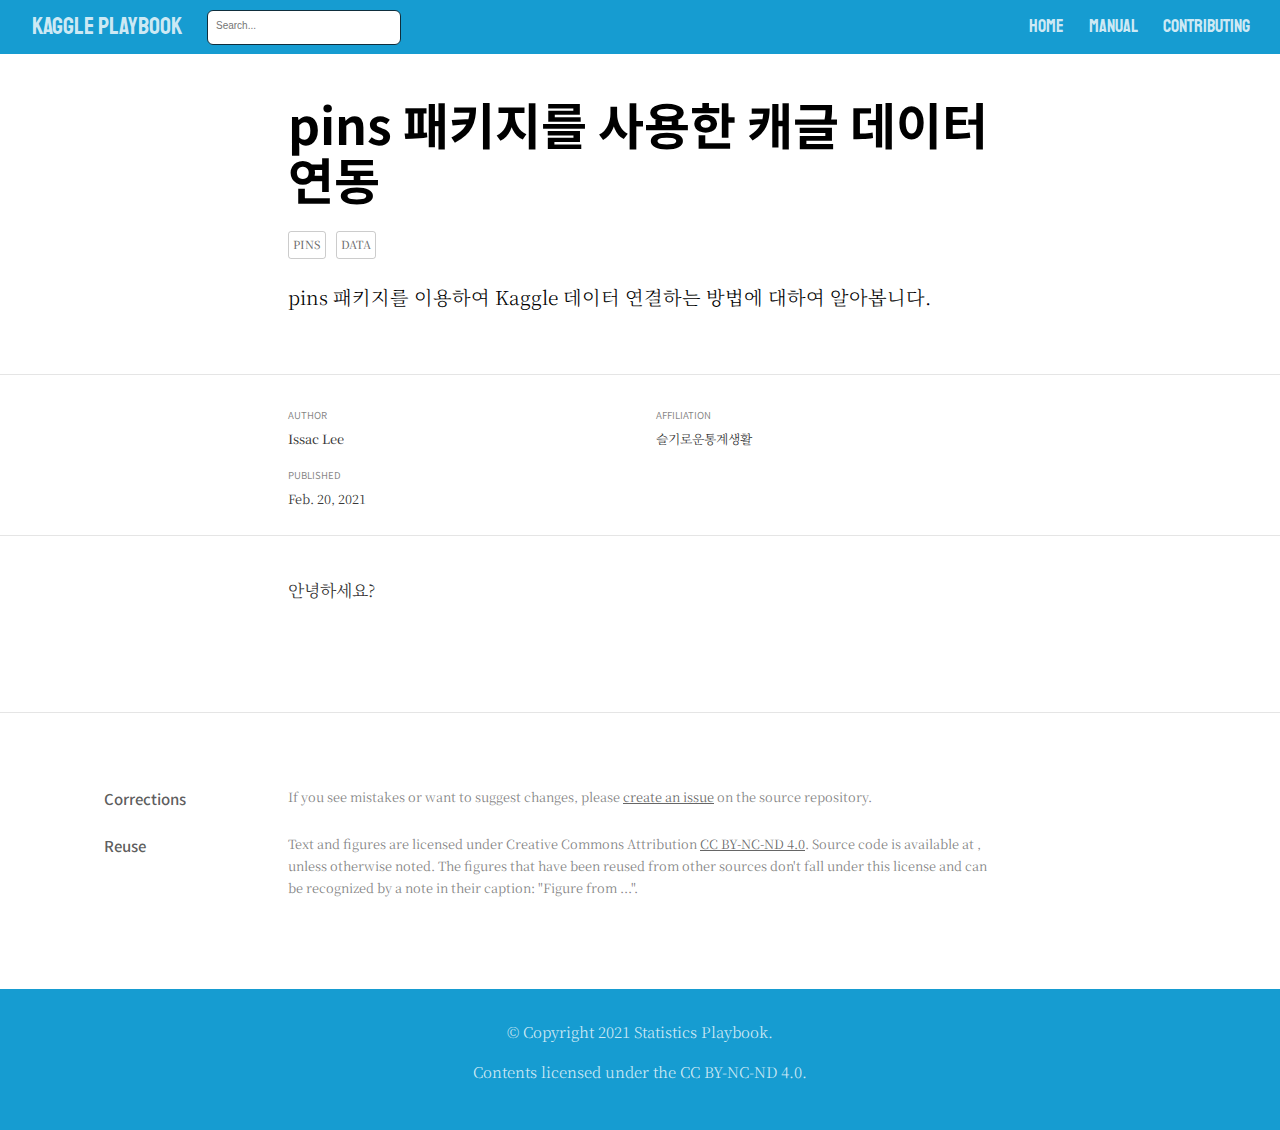
==== commit 65cf3a64: "kaggler image" ====
--- a/docs/posts/2021-02-20-pinsdata/index.html
+++ b/docs/posts/2021-02-20-pinsdata/index.html
@@ -467,6 +467,265 @@
 <link href="../../site_libs/font-awesome-5.1.0/css/all.css" rel="stylesheet"/>
 <link href="../../site_libs/font-awesome-5.1.0/css/v4-shims.css" rel="stylesheet"/>
 <script src="../../site_libs/headroom-0.9.4/headroom.min.js"></script>
+<script src="../../site_libs/autocomplete-0.37.1/autocomplete.min.js"></script>
+<script src="../../site_libs/fuse-6.4.1/fuse.min.js"></script>
+
+<script type="application/javascript">
+
+function getMeta(metaName) {
+  var metas = document.getElementsByTagName('meta');
+  for (let i = 0; i < metas.length; i++) {
+    if (metas[i].getAttribute('name') === metaName) {
+      return metas[i].getAttribute('content');
+    }
+  }
+  return '';
+}
+
+function offsetURL(url) {
+  var offset = getMeta('distill:offset');
+  return offset ? offset + '/' + url : url;
+}
+
+function createFuseIndex() {
+
+  // create fuse index
+  var options = {
+    keys: [
+      { name: 'title', weight: 20 },
+      { name: 'categories', weight: 15 },
+      { name: 'description', weight: 10 },
+      { name: 'contents', weight: 5 },
+    ],
+    ignoreLocation: true,
+    threshold: 0
+  };
+  var fuse = new window.Fuse([], options);
+
+  // fetch the main search.json
+  return fetch(offsetURL('search.json'))
+    .then(function(response) {
+      if (response.status == 200) {
+        return response.json().then(function(json) {
+          // index main articles
+          json.articles.forEach(function(article) {
+            fuse.add(article);
+          });
+          // download collections and index their articles
+          return Promise.all(json.collections.map(function(collection) {
+            return fetch(offsetURL(collection)).then(function(response) {
+              if (response.status === 200) {
+                return response.json().then(function(articles) {
+                  articles.forEach(function(article) {
+                    fuse.add(article);
+                  });
+                })
+              } else {
+                return Promise.reject(
+                  new Error('Unexpected status from search index request: ' +
+                            response.status)
+                );
+              }
+            });
+          })).then(function() {
+            return fuse;
+          });
+        });
+
+      } else {
+        return Promise.reject(
+          new Error('Unexpected status from search index request: ' +
+                      response.status)
+        );
+      }
+    });
+}
+
+window.document.addEventListener("DOMContentLoaded", function (event) {
+
+  // get search element (bail if we don't have one)
+  var searchEl = window.document.getElementById('distill-search');
+  if (!searchEl)
+    return;
+
+  createFuseIndex()
+    .then(function(fuse) {
+
+      // make search box visible
+      searchEl.classList.remove('hidden');
+
+      // initialize autocomplete
+      var options = {
+        autoselect: true,
+        hint: false,
+        minLength: 2,
+      };
+      window.autocomplete(searchEl, options, [{
+        source: function(query, callback) {
+          const searchOptions = {
+            isCaseSensitive: false,
+            shouldSort: true,
+            minMatchCharLength: 2,
+            limit: 10,
+          };
+          var results = fuse.search(query, searchOptions);
+          callback(results
+            .map(function(result) { return result.item; })
+          );
+        },
+        templates: {
+          suggestion: function(suggestion) {
+            var img = suggestion.preview && Object.keys(suggestion.preview).length > 0
+              ? `<img src="${offsetURL(suggestion.preview)}"</img>`
+              : '';
+            var html = `
+              <div class="search-item">
+                <h3>${suggestion.title}</h3>
+                <div class="search-item-description">
+                  ${suggestion.description || ''}
+                </div>
+                <div class="search-item-preview">
+                  ${img}
+                </div>
+              </div>
+            `;
+            return html;
+          }
+        }
+      }]).on('autocomplete:selected', function(event, suggestion) {
+        window.location.href = offsetURL(suggestion.path);
+      });
+      // remove inline display style on autocompleter (we want to
+      // manage responsive display via css)
+      $('.algolia-autocomplete').css("display", "");
+    })
+    .catch(function(error) {
+      console.log(error);
+    });
+
+});
+
+</script>
+
+<style type="text/css">
+
+.nav-search {
+  font-size: x-small;
+}
+
+/* Algolioa Autocomplete */
+
+.algolia-autocomplete {
+  display: inline-block;
+  margin-left: 10px;
+  vertical-align: sub;
+  background-color: white;
+  color: black;
+  padding: 6px;
+  padding-top: 8px;
+  padding-bottom: 0;
+  border-radius: 6px;
+  border: 1px #0F2E3D solid;
+  width: 180px;
+}
+
+
+@media screen and (max-width: 768px) {
+  .distill-site-nav .algolia-autocomplete {
+    display: none;
+    visibility: hidden;
+  }
+  .distill-site-nav.responsive .algolia-autocomplete {
+    display: inline-block;
+    visibility: visible;
+  }
+  .distill-site-nav.responsive .algolia-autocomplete .aa-dropdown-menu {
+    margin-left: 0;
+    width: 400px;
+    max-height: 400px;
+  }
+}
+
+.algolia-autocomplete .aa-input, .algolia-autocomplete .aa-hint {
+  width: 90%;
+  outline: none;
+  border: none;
+}
+
+.algolia-autocomplete .aa-hint {
+  color: #999;
+}
+.algolia-autocomplete .aa-dropdown-menu {
+  width: 550px;
+  max-height: 70vh;
+  overflow-x: visible;
+  overflow-y: scroll;
+  padding: 5px;
+  margin-top: 3px;
+  margin-left: -150px;
+  background-color: #fff;
+  border-radius: 5px;
+  border: 1px solid #999;
+  border-top: none;
+}
+
+.algolia-autocomplete .aa-dropdown-menu .aa-suggestion {
+  cursor: pointer;
+  padding: 5px 4px;
+  border-bottom: 1px solid #eee;
+}
+
+.algolia-autocomplete .aa-dropdown-menu .aa-suggestion:last-of-type {
+  border-bottom: none;
+  margin-bottom: 2px;
+}
+
+.algolia-autocomplete .aa-dropdown-menu .aa-suggestion .search-item {
+  overflow: hidden;
+  font-size: 0.8em;
+  line-height: 1.4em;
+}
+
+.algolia-autocomplete .aa-dropdown-menu .aa-suggestion .search-item h3 {
+  font-size: 1rem;
+  margin-block-start: 0;
+  margin-block-end: 5px;
+}
+
+.algolia-autocomplete .aa-dropdown-menu .aa-suggestion .search-item-description {
+  display: inline-block;
+  overflow: hidden;
+  height: 2.8em;
+  width: 80%;
+  margin-right: 4%;
+}
+
+.algolia-autocomplete .aa-dropdown-menu .aa-suggestion .search-item-preview {
+  display: inline-block;
+  width: 15%;
+}
+
+.algolia-autocomplete .aa-dropdown-menu .aa-suggestion .search-item-preview img {
+  height: 3em;
+  width: auto;
+  display: none;
+}
+
+.algolia-autocomplete .aa-dropdown-menu .aa-suggestion .search-item-preview img[src] {
+  display: initial;
+}
+
+.algolia-autocomplete .aa-dropdown-menu .aa-suggestion.aa-cursor {
+  background-color: #eee;
+}
+.algolia-autocomplete .aa-dropdown-menu .aa-suggestion em {
+  font-weight: bold;
+  font-style: normal;
+}
+
+</style>
+
+
 <!--/radix_placeholder_navigation_in_header-->
   <!--radix_placeholder_distill-->
 
@@ -1877,7 +2136,7 @@
 @import url('https://fonts.googleapis.com/css2?family=DM+Mono');
 @import url('https://fonts.googleapis.com/css2?family=Noto+Serif+KR');
 @import url('https://fonts.googleapis.com/css2?family=Noto+Sans+KR');
-@import url('https://fonts.googleapis.com/css2?family=Gugi');
+@import url('https://fonts.googleapis.com/css2?family=Staatliches');
 
 html {
   /*-- Main font sizes --*/
@@ -1896,7 +2155,7 @@
   --heading-font:    "Noto Sans KR", sans-serif;
   --mono-font:       "DM Mono", monospace;
   --body-font:       "Noto Serif KR", serif;
-  --navbar-font:     "Gugi", cursive;  /* websites + blogs only */
+  --navbar-font:     "Staatliches", cursive;  /* websites + blogs only */
 }
 
 /*-- ARTICLE METADATA --*/
@@ -1927,7 +2186,7 @@
 .distill-site-header {
   --title-size:       24px;
   --text-color:       rgba(255, 255, 255, 0.8);
-  --text-size:        24px;
+  --text-size:        18px;
   --hover-color:      white;
   --bkgd-color:       #169cd1;
 }
@@ -2126,11 +2385,12 @@
 <nav class="distill-site-nav distill-site-header">
 <div class="nav-left">
 <a href="../../index.html" class="title">Kaggle playbook</a>
+<input id="distill-search" class="nav-search hidden" type="text" placeholder="Search..."/>
 </div>
 <div class="nav-right">
 <a href="../../index.html">Home</a>
-<a href="../../blog.html">Player Manuals</a>
-<a href="../../contribute.html">Contribute</a>
+<a href="../../blog.html">Manual</a>
+<a href="../../contribute.html">Contributing</a>
 <a href="javascript:void(0);" class="nav-toggle">&#9776;</a>
 </div>
 </nav>
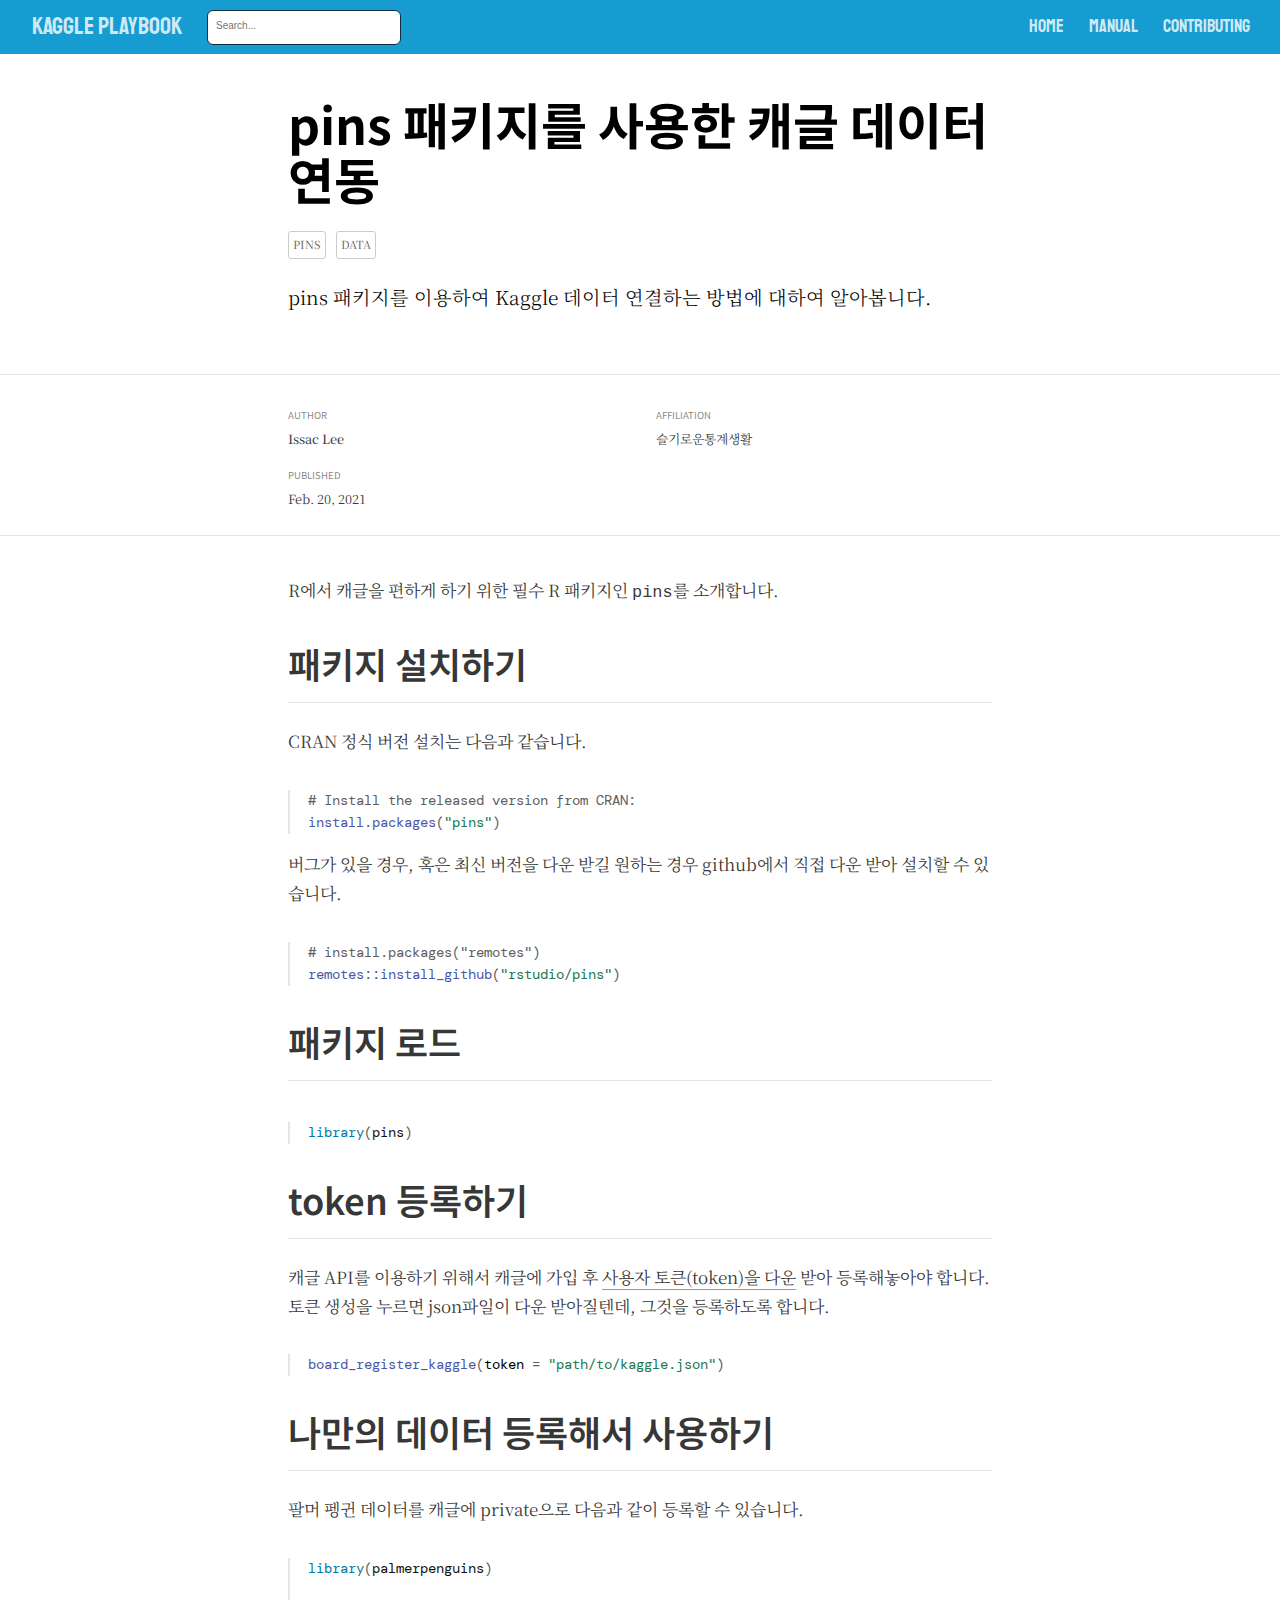
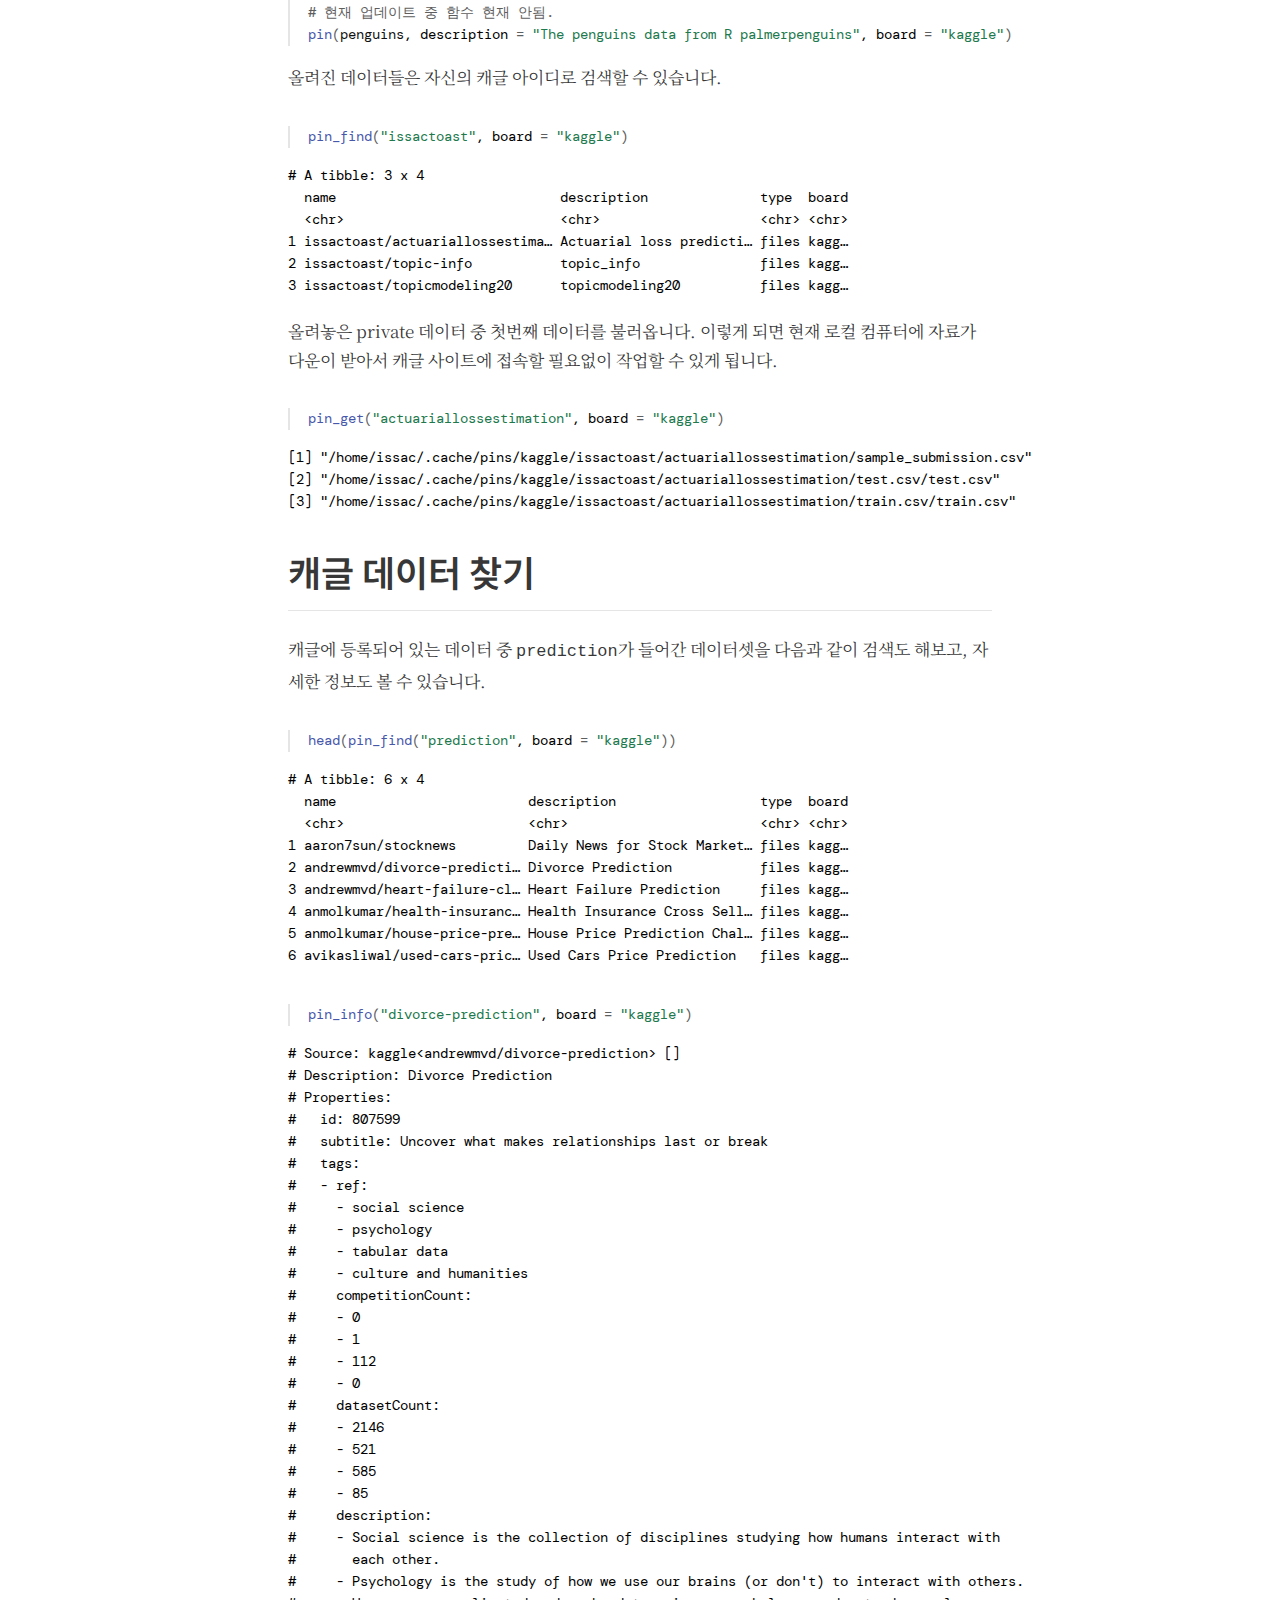
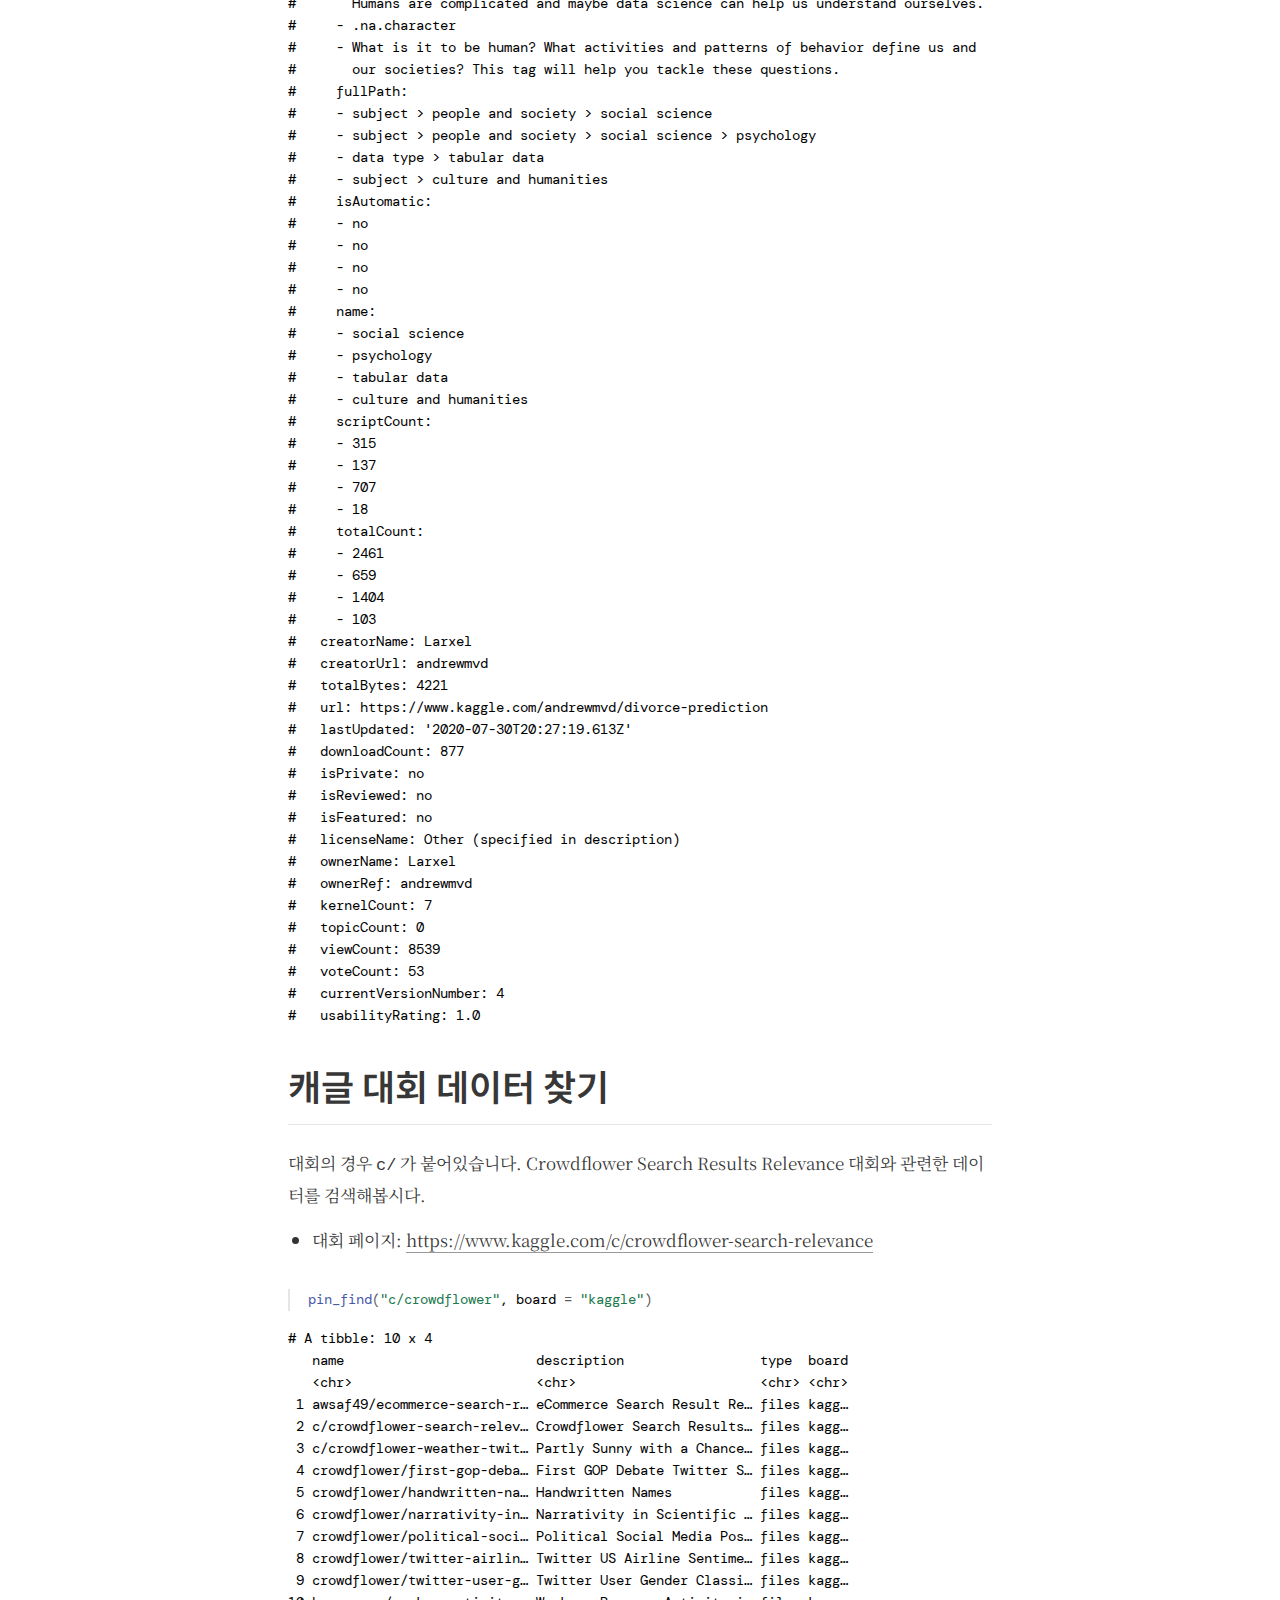
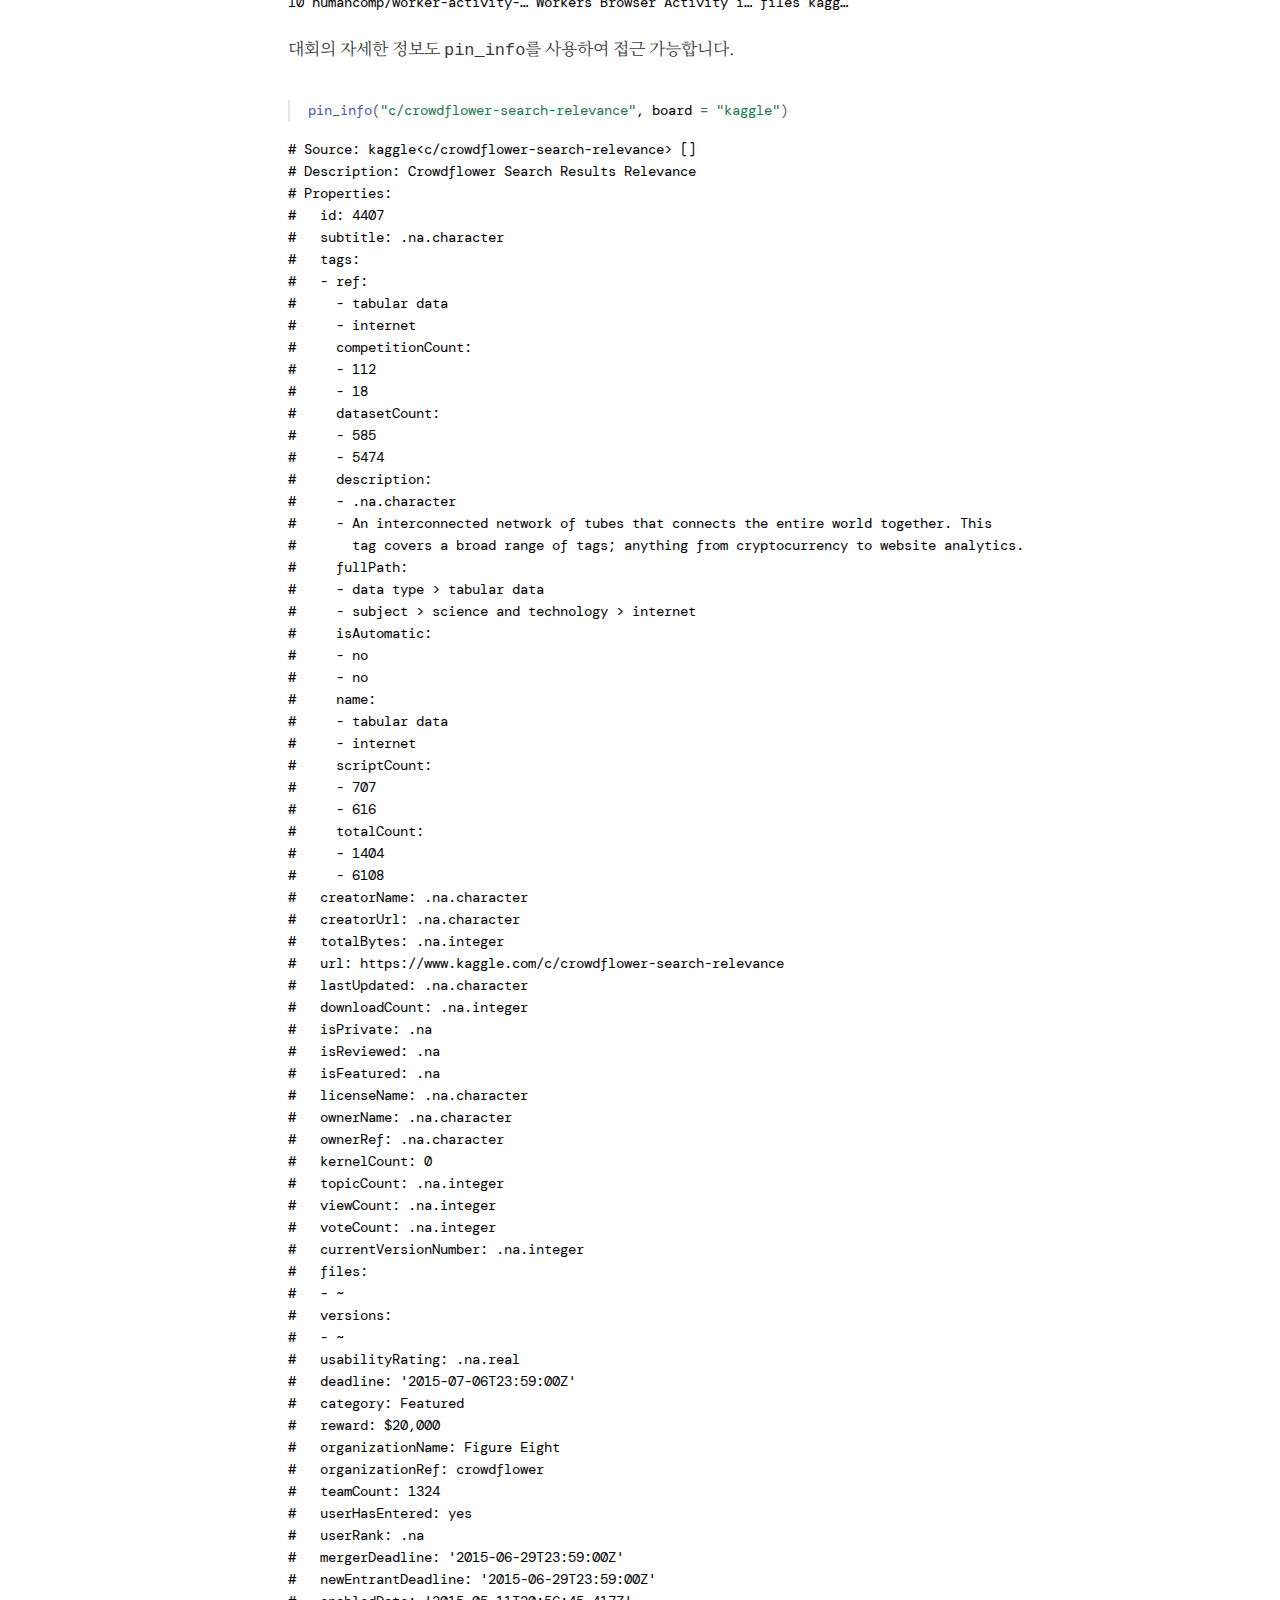
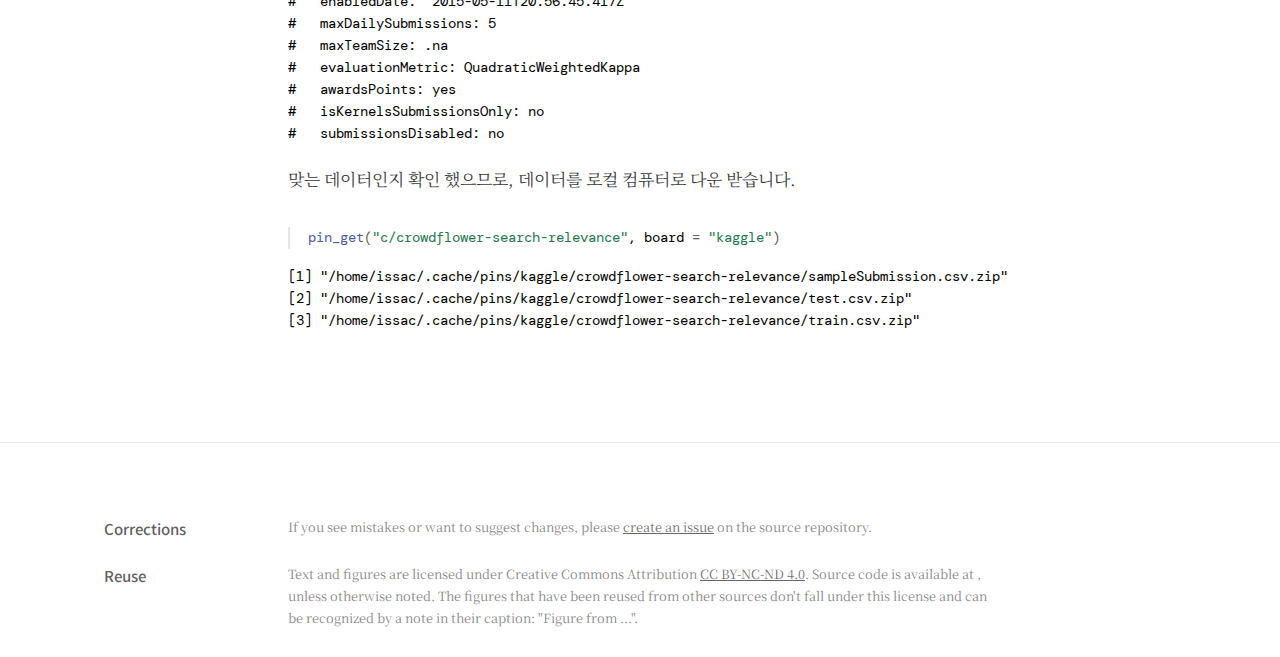
==== commit 6b97ce5e: "pins" ====
--- a/docs/posts/2021-02-20-pinsdata/index.html
+++ b/docs/posts/2021-02-20-pinsdata/index.html
@@ -117,7 +117,7 @@
 <!--/radix_placeholder_rmarkdown_metadata-->
   
   <script type="text/json" id="radix-resource-manifest">
-  {"type":"NULL"}
+  {"type":"character","attributes":{},"value":["pinsdata_files/anchor-4.2.2/anchor.min.js","pinsdata_files/bowser-1.9.3/bowser.min.js","pinsdata_files/distill-2.2.21/template.v2.js","pinsdata_files/header-attrs-2.7/header-attrs.js","pinsdata_files/jquery-1.11.3/jquery.min.js","pinsdata_files/popper-2.6.0/popper.min.js","pinsdata_files/tippy-6.2.7/tippy-bundle.umd.min.js","pinsdata_files/tippy-6.2.7/tippy-light-border.css","pinsdata_files/tippy-6.2.7/tippy.css","pinsdata_files/tippy-6.2.7/tippy.umd.min.js","pinsdata_files/webcomponents-2.0.0/webcomponents.js"]}
   </script>
   <!--radix_placeholder_navigation_in_header-->
 <meta name="distill:offset" content="../.."/>
@@ -2417,8 +2417,286 @@
 </div>
 
 <div class="d-article">
-<p>안녕하세요?</p>
-<div class="sourceCode" id="cb1"><pre class="sourceCode r distill-force-highlighting-css"><code class="sourceCode r"></code></pre></div>
+<p>R에서 캐글을 편하게 하기 위한 필수 R 패키지인 <code>pins</code>를 소개합니다.</p>
+<h2 id="패키지-설치하기">패키지 설치하기</h2>
+<p>CRAN 정식 버전 설치는 다음과 같습니다.</p>
+<div class="layout-chunk" data-layout="l-body">
+<div class="sourceCode">
+<pre class="sourceCode r"><code class="sourceCode r"><span class='co'># Install the released version from CRAN:</span>
+<span class='fu'><a href='https://rdrr.io/r/utils/install.packages.html'>install.packages</a></span><span class='op'>(</span><span class='st'>"pins"</span><span class='op'>)</span>
+</code></pre>
+</div>
+</div>
+<p>버그가 있을 경우, 혹은 최신 버전을 다운 받길 원하는 경우 github에서 직접 다운 받아 설치할 수 있습니다.</p>
+<div class="layout-chunk" data-layout="l-body">
+<div class="sourceCode">
+<pre class="sourceCode r"><code class="sourceCode r"><span class='co'># install.packages("remotes")</span>
+<span class='fu'>remotes</span><span class='fu'>::</span><span class='fu'><a href='https://remotes.r-lib.org/reference/install_github.html'>install_github</a></span><span class='op'>(</span><span class='st'>"rstudio/pins"</span><span class='op'>)</span>
+</code></pre>
+</div>
+</div>
+<h2 id="패키지-로드">패키지 로드</h2>
+<div class="layout-chunk" data-layout="l-body">
+<div class="sourceCode">
+<pre class="sourceCode r"><code class="sourceCode r"><span class='kw'><a href='https://rdrr.io/r/base/library.html'>library</a></span><span class='op'>(</span><span class='va'><a href='https://github.com/rstudio/pins'>pins</a></span><span class='op'>)</span>
+</code></pre>
+</div>
+</div>
+<h2 id="token-등록하기">token 등록하기</h2>
+<p>캐글 API를 이용하기 위해서 캐글에 가입 후 <a href="https://www.kaggle.com/me/account">사용자 토큰(token)을 다운</a> 받아 등록해놓아야 합니다. 토큰 생성을 누르면 json파일이 다운 받아질텐데, 그것을 등록하도록 합니다.</p>
+<div class="layout-chunk" data-layout="l-body">
+
+</div>
+<div class="layout-chunk" data-layout="l-body">
+<div class="sourceCode">
+<pre class="sourceCode r"><code class="sourceCode r"><span class='fu'><a href='https://rdrr.io/pkg/pins/man/board_register_kaggle.html'>board_register_kaggle</a></span><span class='op'>(</span>token <span class='op'>=</span> <span class='st'>"path/to/kaggle.json"</span><span class='op'>)</span>
+</code></pre>
+</div>
+</div>
+<h2 id="나만의-데이터-등록해서-사용하기">나만의 데이터 등록해서 사용하기</h2>
+<p>팔머 펭귄 데이터를 캐글에 private으로 다음과 같이 등록할 수 있습니다.</p>
+<div class="layout-chunk" data-layout="l-body">
+<div class="sourceCode">
+<pre class="sourceCode r"><code class="sourceCode r"><span class='kw'><a href='https://rdrr.io/r/base/library.html'>library</a></span><span class='op'>(</span><span class='va'><a href='https://allisonhorst.github.io/palmerpenguins/'>palmerpenguins</a></span><span class='op'>)</span>
+
+<span class='co'># 현재 업데이트 중 함수 현재 안됨.</span>
+<span class='fu'><a href='https://rdrr.io/pkg/pins/man/pin.html'>pin</a></span><span class='op'>(</span><span class='va'>penguins</span>, description <span class='op'>=</span> <span class='st'>"The penguins data from R palmerpenguins"</span>, board <span class='op'>=</span> <span class='st'>"kaggle"</span><span class='op'>)</span>
+</code></pre>
+</div>
+</div>
+<p>올려진 데이터들은 자신의 캐글 아이디로 검색할 수 있습니다.</p>
+<div class="layout-chunk" data-layout="l-body">
+<div class="sourceCode">
+<pre class="sourceCode r"><code class="sourceCode r"><span class='fu'><a href='https://rdrr.io/pkg/pins/man/pin_find.html'>pin_find</a></span><span class='op'>(</span><span class='st'>"issactoast"</span>, board <span class='op'>=</span> <span class='st'>"kaggle"</span><span class='op'>)</span>
+</code></pre>
+</div>
+<pre><code># A tibble: 3 x 4
+  name                            description              type  board
+  &lt;chr&gt;                           &lt;chr&gt;                    &lt;chr&gt; &lt;chr&gt;
+1 issactoast/actuariallossestima… Actuarial loss predicti… files kagg…
+2 issactoast/topic-info           topic_info               files kagg…
+3 issactoast/topicmodeling20      topicmodeling20          files kagg…</code></pre>
+</div>
+<p>올려놓은 private 데이터 중 첫번째 데이터를 불러옵니다. 이렇게 되면 현재 로컬 컴퓨터에 자료가 다운이 받아서 캐글 사이트에 접속할 필요없이 작업할 수 있게 됩니다.</p>
+<div class="layout-chunk" data-layout="l-body">
+<div class="sourceCode">
+<pre class="sourceCode r"><code class="sourceCode r"><span class='fu'><a href='https://rdrr.io/pkg/pins/man/pin_get.html'>pin_get</a></span><span class='op'>(</span><span class='st'>"actuariallossestimation"</span>, board <span class='op'>=</span> <span class='st'>"kaggle"</span><span class='op'>)</span>
+</code></pre>
+</div>
+<pre><code>[1] &quot;/home/issac/.cache/pins/kaggle/issactoast/actuariallossestimation/sample_submission.csv&quot;
+[2] &quot;/home/issac/.cache/pins/kaggle/issactoast/actuariallossestimation/test.csv/test.csv&quot;    
+[3] &quot;/home/issac/.cache/pins/kaggle/issactoast/actuariallossestimation/train.csv/train.csv&quot;  </code></pre>
+</div>
+<h2 id="캐글-데이터-찾기">캐글 데이터 찾기</h2>
+<p>캐글에 등록되어 있는 데이터 중 <code>prediction</code>가 들어간 데이터셋을 다음과 같이 검색도 해보고, 자세한 정보도 볼 수 있습니다.</p>
+<div class="layout-chunk" data-layout="l-body">
+<div class="sourceCode">
+<pre class="sourceCode r"><code class="sourceCode r"><span class='fu'><a href='https://rdrr.io/r/utils/head.html'>head</a></span><span class='op'>(</span><span class='fu'><a href='https://rdrr.io/pkg/pins/man/pin_find.html'>pin_find</a></span><span class='op'>(</span><span class='st'>"prediction"</span>, board <span class='op'>=</span> <span class='st'>"kaggle"</span><span class='op'>)</span><span class='op'>)</span>
+</code></pre>
+</div>
+<pre><code># A tibble: 6 x 4
+  name                        description                  type  board
+  &lt;chr&gt;                       &lt;chr&gt;                        &lt;chr&gt; &lt;chr&gt;
+1 aaron7sun/stocknews         Daily News for Stock Market… files kagg…
+2 andrewmvd/divorce-predicti… Divorce Prediction           files kagg…
+3 andrewmvd/heart-failure-cl… Heart Failure Prediction     files kagg…
+4 anmolkumar/health-insuranc… Health Insurance Cross Sell… files kagg…
+5 anmolkumar/house-price-pre… House Price Prediction Chal… files kagg…
+6 avikasliwal/used-cars-pric… Used Cars Price Prediction   files kagg…</code></pre>
+</div>
+<div class="layout-chunk" data-layout="l-body">
+<div class="sourceCode">
+<pre class="sourceCode r"><code class="sourceCode r"><span class='fu'><a href='https://rdrr.io/pkg/pins/man/pin_info.html'>pin_info</a></span><span class='op'>(</span><span class='st'>"divorce-prediction"</span>, board <span class='op'>=</span> <span class='st'>"kaggle"</span><span class='op'>)</span>
+</code></pre>
+</div>
+<pre><code># Source: kaggle&lt;andrewmvd/divorce-prediction&gt; []
+# Description: Divorce Prediction
+# Properties:
+#   id: 807599
+#   subtitle: Uncover what makes relationships last or break
+#   tags:
+#   - ref:
+#     - social science
+#     - psychology
+#     - tabular data
+#     - culture and humanities
+#     competitionCount:
+#     - 0
+#     - 1
+#     - 112
+#     - 0
+#     datasetCount:
+#     - 2146
+#     - 521
+#     - 585
+#     - 85
+#     description:
+#     - Social science is the collection of disciplines studying how humans interact with
+#       each other.
+#     - Psychology is the study of how we use our brains (or don&#39;t) to interact with others.
+#       Humans are complicated and maybe data science can help us understand ourselves.
+#     - .na.character
+#     - What is it to be human? What activities and patterns of behavior define us and
+#       our societies? This tag will help you tackle these questions.
+#     fullPath:
+#     - subject &gt; people and society &gt; social science
+#     - subject &gt; people and society &gt; social science &gt; psychology
+#     - data type &gt; tabular data
+#     - subject &gt; culture and humanities
+#     isAutomatic:
+#     - no
+#     - no
+#     - no
+#     - no
+#     name:
+#     - social science
+#     - psychology
+#     - tabular data
+#     - culture and humanities
+#     scriptCount:
+#     - 315
+#     - 137
+#     - 707
+#     - 18
+#     totalCount:
+#     - 2461
+#     - 659
+#     - 1404
+#     - 103
+#   creatorName: Larxel
+#   creatorUrl: andrewmvd
+#   totalBytes: 4221
+#   url: https://www.kaggle.com/andrewmvd/divorce-prediction
+#   lastUpdated: &#39;2020-07-30T20:27:19.613Z&#39;
+#   downloadCount: 877
+#   isPrivate: no
+#   isReviewed: no
+#   isFeatured: no
+#   licenseName: Other (specified in description)
+#   ownerName: Larxel
+#   ownerRef: andrewmvd
+#   kernelCount: 7
+#   topicCount: 0
+#   viewCount: 8539
+#   voteCount: 53
+#   currentVersionNumber: 4
+#   usabilityRating: 1.0</code></pre>
+</div>
+<h2 id="캐글-대회-데이터-찾기">캐글 대회 데이터 찾기</h2>
+<p>대회의 경우 <code>c/</code> 가 붙어있습니다. Crowdflower Search Results Relevance 대회와 관련한 데이터를 검색해봅시다.</p>
+<ul>
+<li>대회 페이지: <a href="https://www.kaggle.com/c/crowdflower-search-relevance" class="uri">https://www.kaggle.com/c/crowdflower-search-relevance</a></li>
+</ul>
+<div class="layout-chunk" data-layout="l-body">
+<div class="sourceCode">
+<pre class="sourceCode r"><code class="sourceCode r"><span class='fu'><a href='https://rdrr.io/pkg/pins/man/pin_find.html'>pin_find</a></span><span class='op'>(</span><span class='st'>"c/crowdflower"</span>, board <span class='op'>=</span> <span class='st'>"kaggle"</span><span class='op'>)</span>
+</code></pre>
+</div>
+<pre><code># A tibble: 10 x 4
+   name                        description                 type  board
+   &lt;chr&gt;                       &lt;chr&gt;                       &lt;chr&gt; &lt;chr&gt;
+ 1 awsaf49/ecommerce-search-r… eCommerce Search Result Re… files kagg…
+ 2 c/crowdflower-search-relev… Crowdflower Search Results… files kagg…
+ 3 c/crowdflower-weather-twit… Partly Sunny with a Chance… files kagg…
+ 4 crowdflower/first-gop-deba… First GOP Debate Twitter S… files kagg…
+ 5 crowdflower/handwritten-na… Handwritten Names           files kagg…
+ 6 crowdflower/narrativity-in… Narrativity in Scientific … files kagg…
+ 7 crowdflower/political-soci… Political Social Media Pos… files kagg…
+ 8 crowdflower/twitter-airlin… Twitter US Airline Sentime… files kagg…
+ 9 crowdflower/twitter-user-g… Twitter User Gender Classi… files kagg…
+10 humancomp/worker-activity-… Workers Browser Activity i… files kagg…</code></pre>
+</div>
+<p>대회의 자세한 정보도 <code>pin_info</code>를 사용하여 접근 가능합니다.</p>
+<div class="layout-chunk" data-layout="l-body">
+<div class="sourceCode">
+<pre class="sourceCode r"><code class="sourceCode r"><span class='fu'><a href='https://rdrr.io/pkg/pins/man/pin_info.html'>pin_info</a></span><span class='op'>(</span><span class='st'>"c/crowdflower-search-relevance"</span>, board <span class='op'>=</span> <span class='st'>"kaggle"</span><span class='op'>)</span>
+</code></pre>
+</div>
+<pre><code># Source: kaggle&lt;c/crowdflower-search-relevance&gt; []
+# Description: Crowdflower Search Results Relevance
+# Properties:
+#   id: 4407
+#   subtitle: .na.character
+#   tags:
+#   - ref:
+#     - tabular data
+#     - internet
+#     competitionCount:
+#     - 112
+#     - 18
+#     datasetCount:
+#     - 585
+#     - 5474
+#     description:
+#     - .na.character
+#     - An interconnected network of tubes that connects the entire world together. This
+#       tag covers a broad range of tags; anything from cryptocurrency to website analytics.
+#     fullPath:
+#     - data type &gt; tabular data
+#     - subject &gt; science and technology &gt; internet
+#     isAutomatic:
+#     - no
+#     - no
+#     name:
+#     - tabular data
+#     - internet
+#     scriptCount:
+#     - 707
+#     - 616
+#     totalCount:
+#     - 1404
+#     - 6108
+#   creatorName: .na.character
+#   creatorUrl: .na.character
+#   totalBytes: .na.integer
+#   url: https://www.kaggle.com/c/crowdflower-search-relevance
+#   lastUpdated: .na.character
+#   downloadCount: .na.integer
+#   isPrivate: .na
+#   isReviewed: .na
+#   isFeatured: .na
+#   licenseName: .na.character
+#   ownerName: .na.character
+#   ownerRef: .na.character
+#   kernelCount: 0
+#   topicCount: .na.integer
+#   viewCount: .na.integer
+#   voteCount: .na.integer
+#   currentVersionNumber: .na.integer
+#   files:
+#   - ~
+#   versions:
+#   - ~
+#   usabilityRating: .na.real
+#   deadline: &#39;2015-07-06T23:59:00Z&#39;
+#   category: Featured
+#   reward: $20,000
+#   organizationName: Figure Eight
+#   organizationRef: crowdflower
+#   teamCount: 1324
+#   userHasEntered: yes
+#   userRank: .na
+#   mergerDeadline: &#39;2015-06-29T23:59:00Z&#39;
+#   newEntrantDeadline: &#39;2015-06-29T23:59:00Z&#39;
+#   enabledDate: &#39;2015-05-11T20:56:45.417Z&#39;
+#   maxDailySubmissions: 5
+#   maxTeamSize: .na
+#   evaluationMetric: QuadraticWeightedKappa
+#   awardsPoints: yes
+#   isKernelsSubmissionsOnly: no
+#   submissionsDisabled: no</code></pre>
+</div>
+<p>맞는 데이터인지 확인 했으므로, 데이터를 로컬 컴퓨터로 다운 받습니다.</p>
+<div class="layout-chunk" data-layout="l-body">
+<div class="sourceCode">
+<pre class="sourceCode r"><code class="sourceCode r"><span class='fu'><a href='https://rdrr.io/pkg/pins/man/pin_get.html'>pin_get</a></span><span class='op'>(</span><span class='st'>"c/crowdflower-search-relevance"</span>, board <span class='op'>=</span> <span class='st'>"kaggle"</span><span class='op'>)</span>
+</code></pre>
+</div>
+<pre><code>[1] &quot;/home/issac/.cache/pins/kaggle/crowdflower-search-relevance/sampleSubmission.csv.zip&quot;
+[2] &quot;/home/issac/.cache/pins/kaggle/crowdflower-search-relevance/test.csv.zip&quot;            
+[3] &quot;/home/issac/.cache/pins/kaggle/crowdflower-search-relevance/train.csv.zip&quot;           </code></pre>
+</div>
+<div class="sourceCode" id="cb8"><pre class="sourceCode r distill-force-highlighting-css"><code class="sourceCode r"></code></pre></div>
 <!--radix_placeholder_article_footer-->
 <!--/radix_placeholder_article_footer-->
 </div>
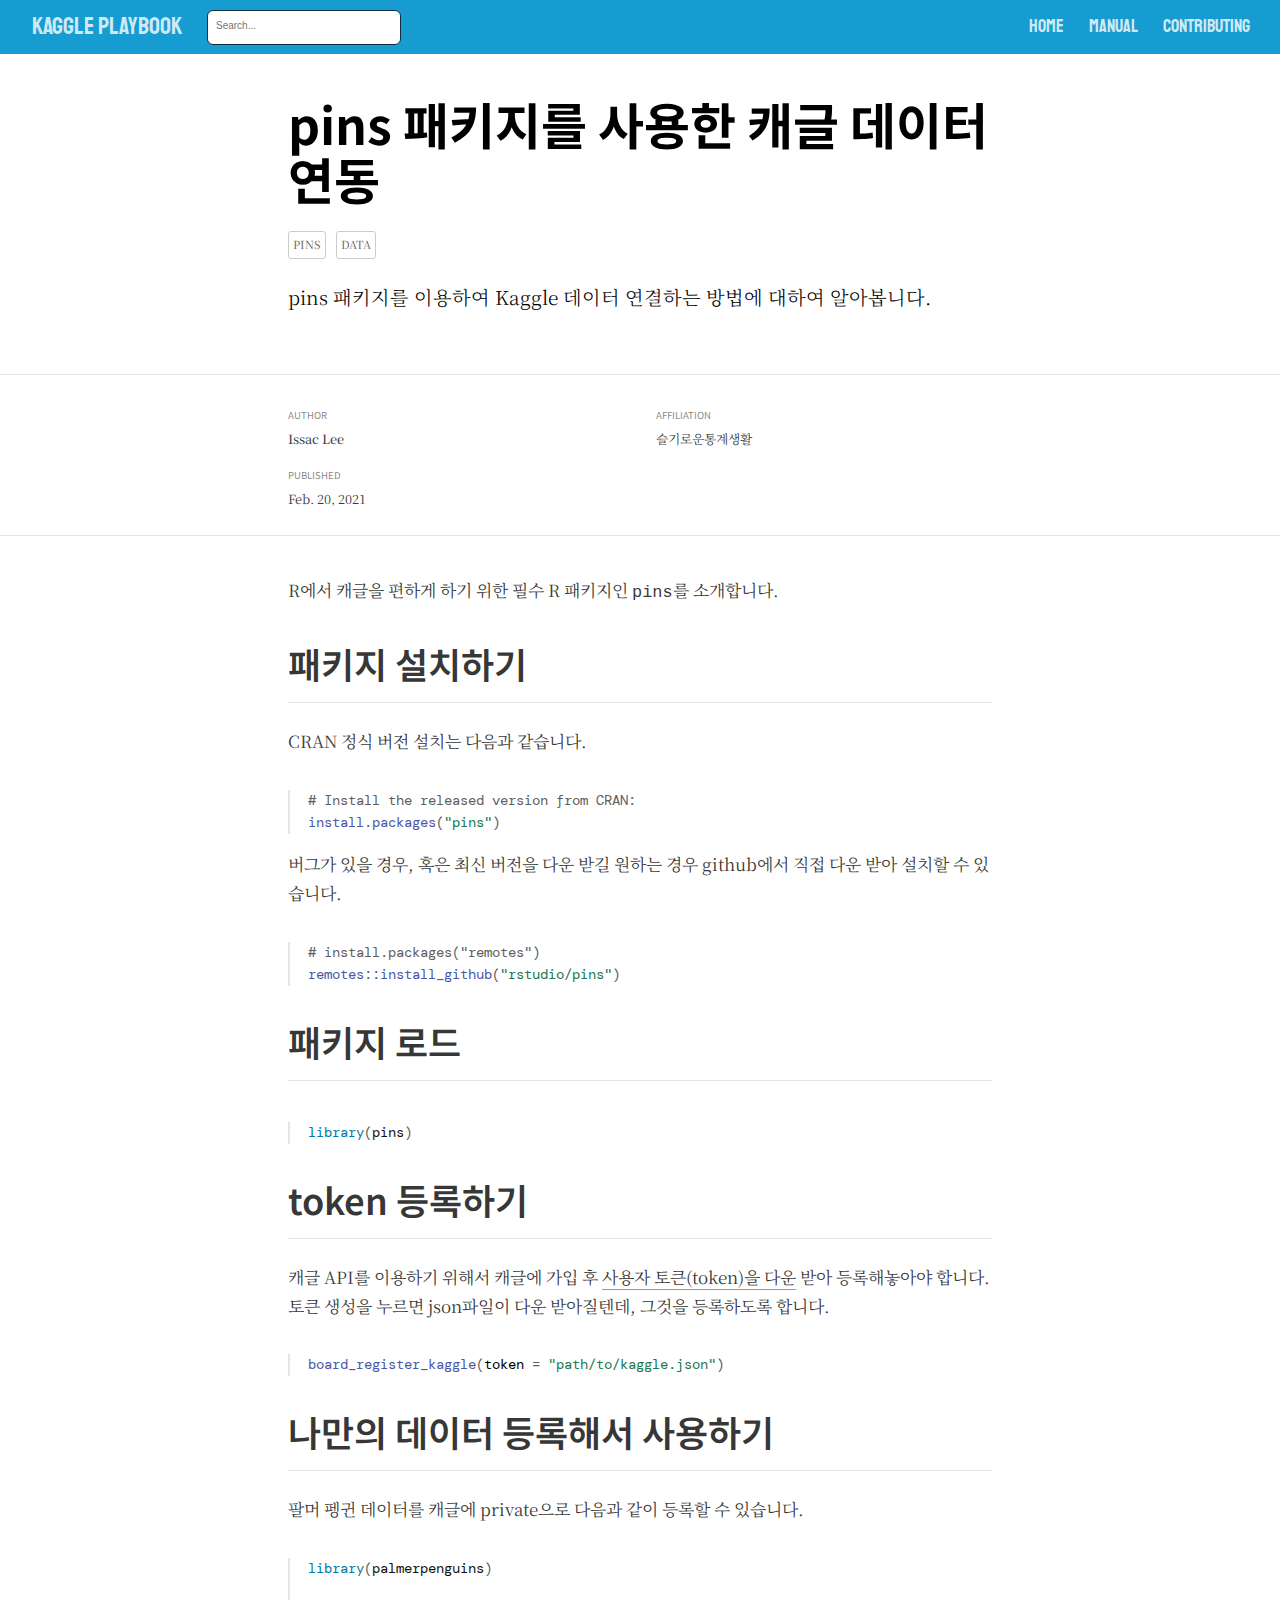
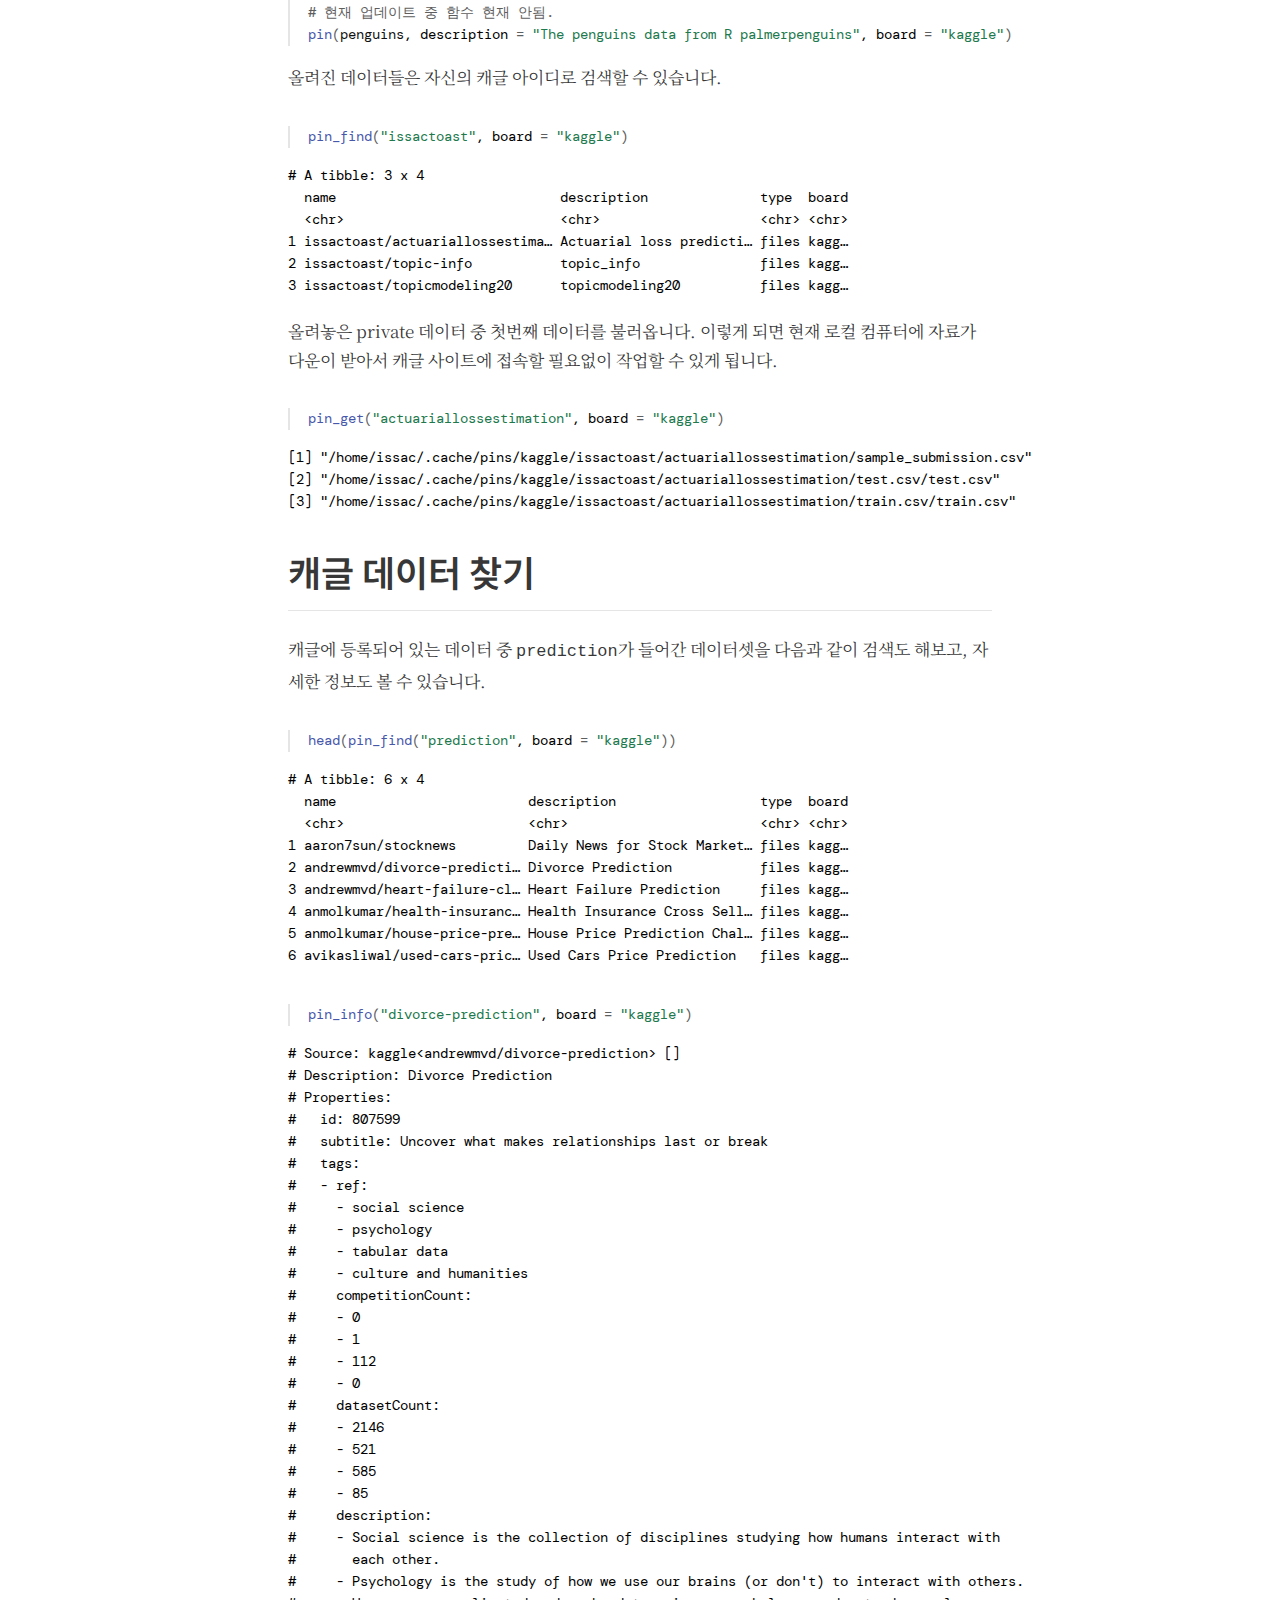
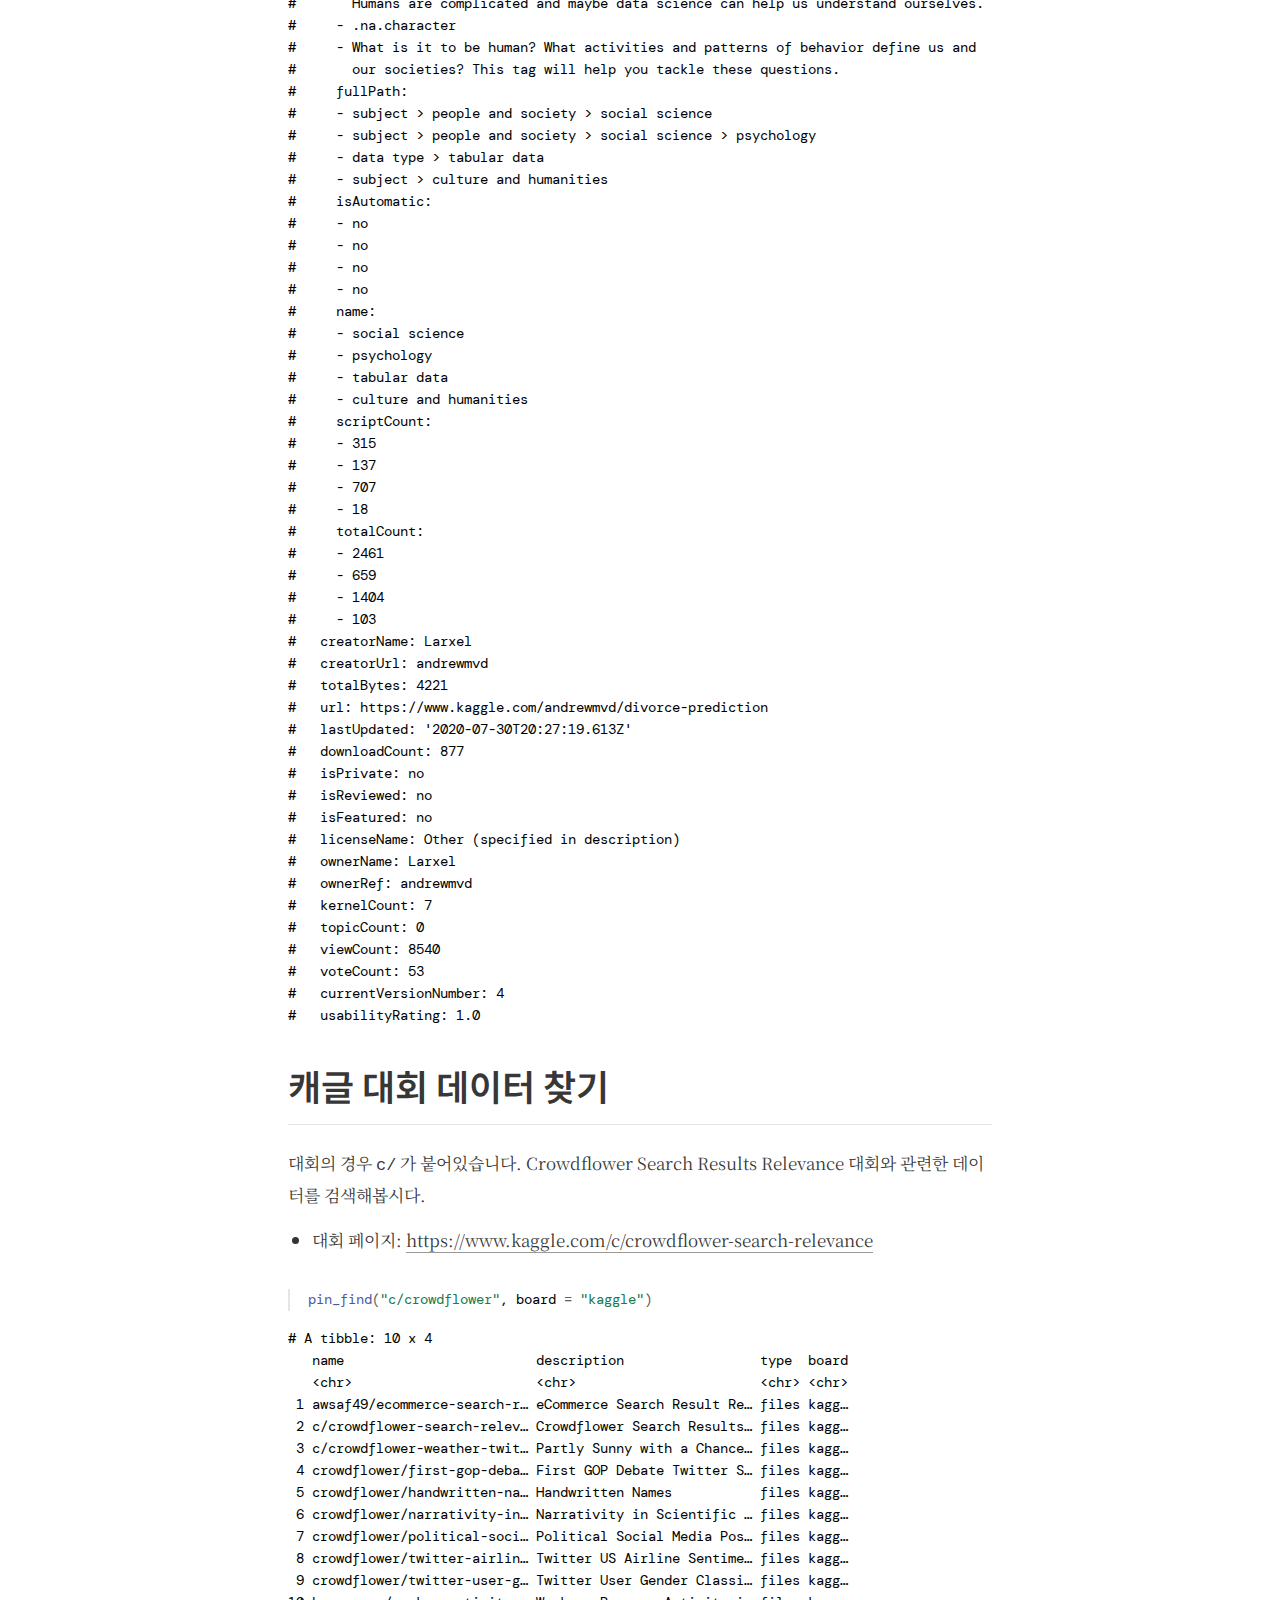
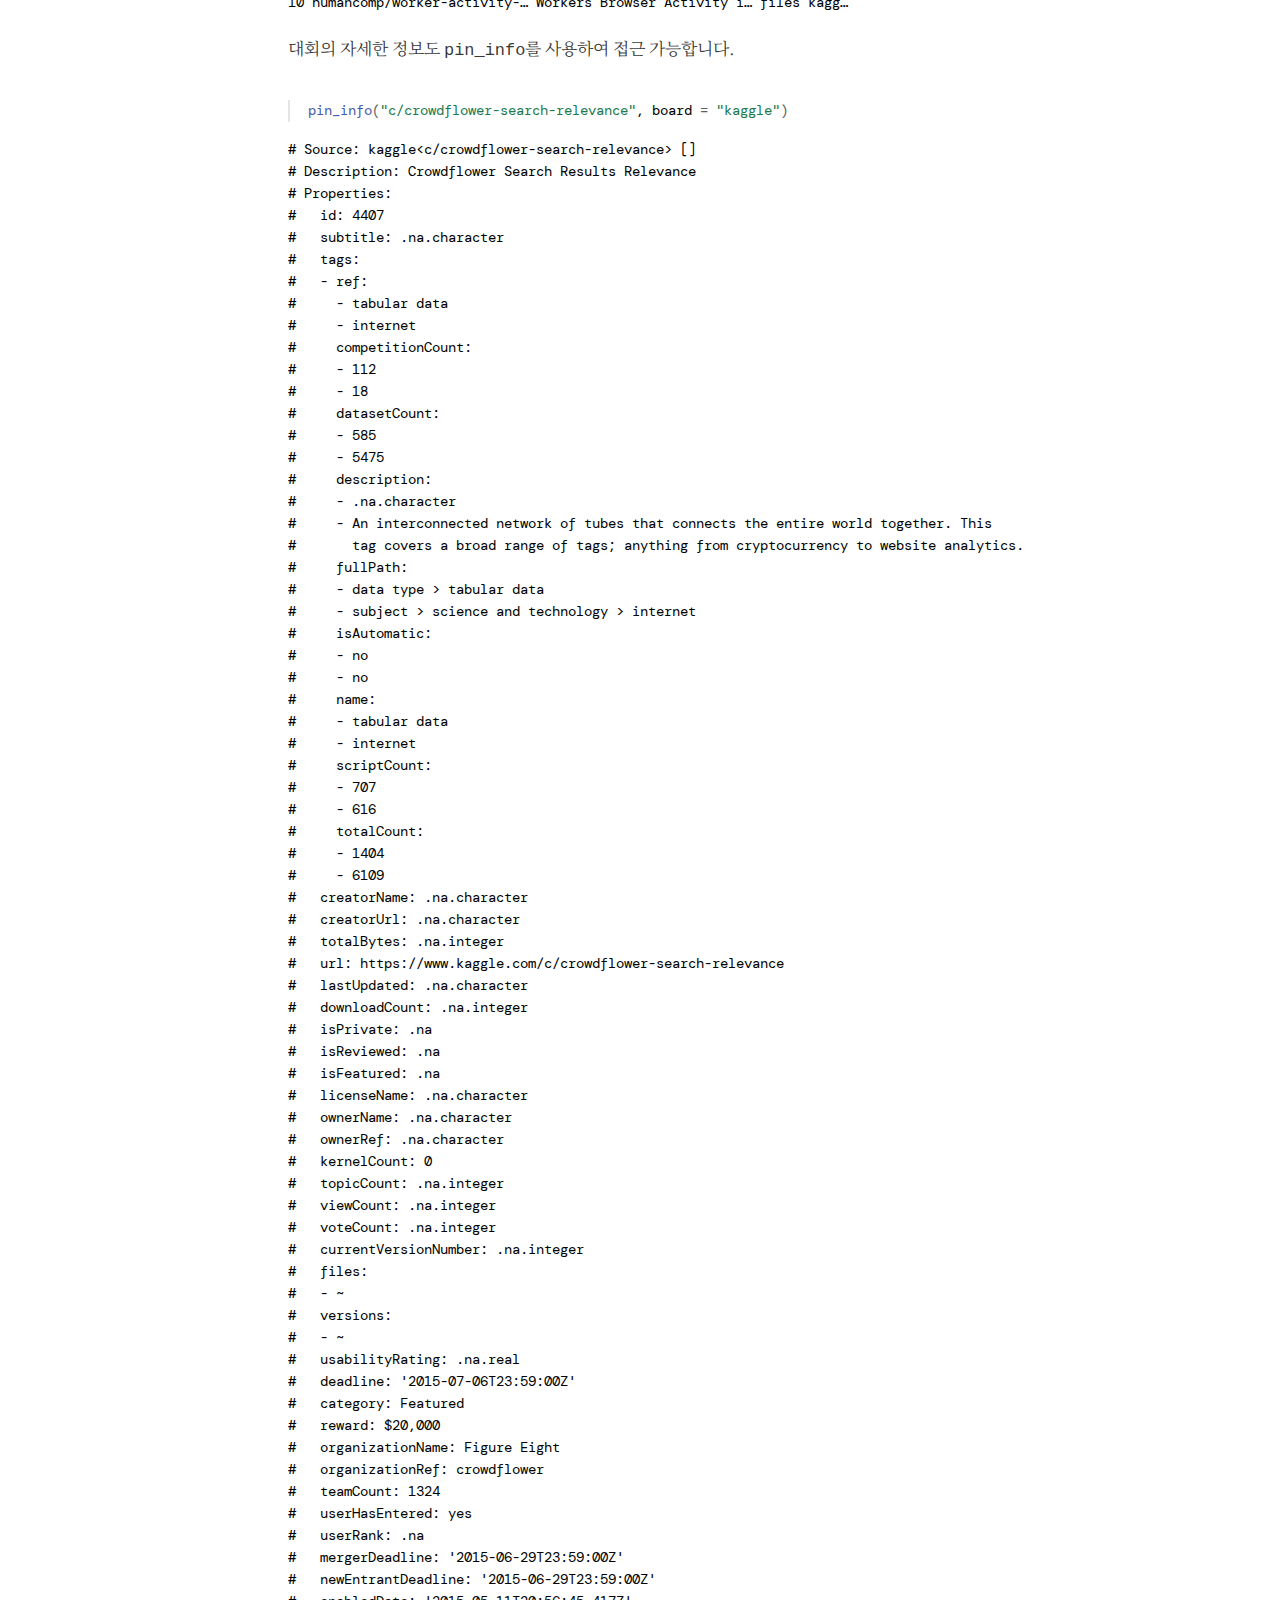
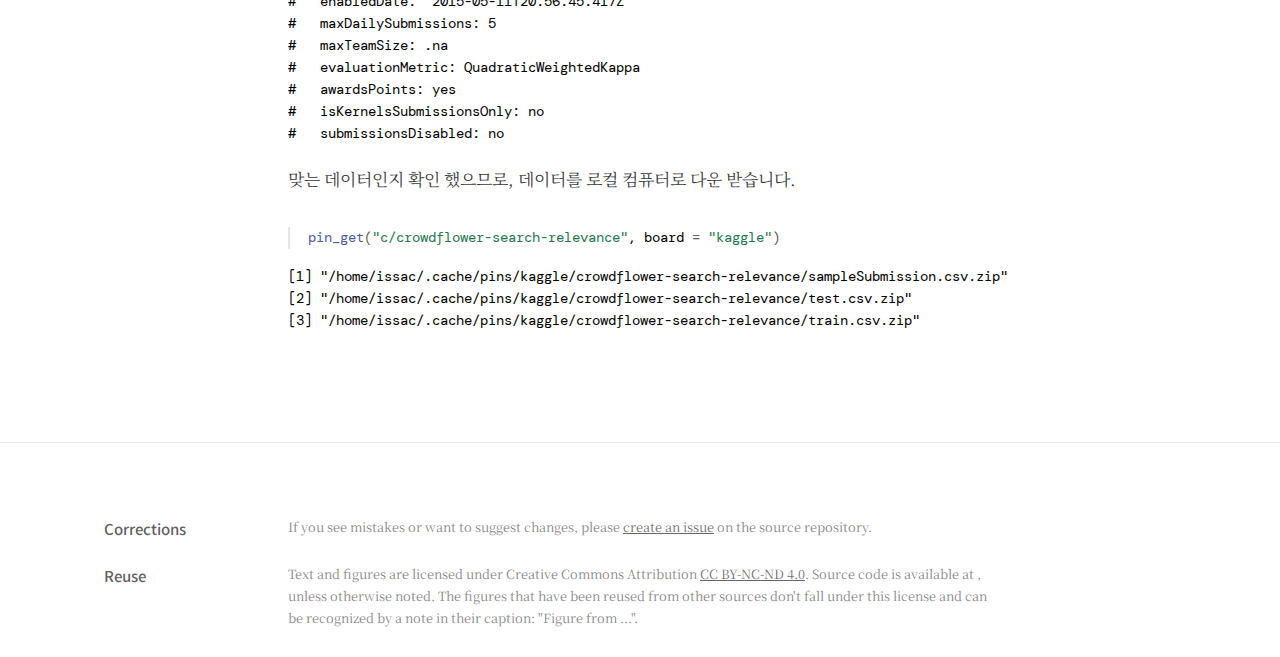
==== commit c247b6e6: "preview update" ====
--- a/docs/posts/2021-02-20-pinsdata/index.html
+++ b/docs/posts/2021-02-20-pinsdata/index.html
@@ -112,12 +112,12 @@
   <!--radix_placeholder_rmarkdown_metadata-->
 
 <script type="text/json" id="radix-rmarkdown-metadata">
-{"type":"list","attributes":{"names":{"type":"character","attributes":{},"value":["title","description","author","categories","date","creative_commons","repository_url","output"]}},"value":[{"type":"character","attributes":{},"value":["`pins` 패키지를 사용한 캐글 데이터 연동"]},{"type":"character","attributes":{},"value":["pins 패키지를 이용하여 Kaggle 데이터 연결하는 방법에 대하여 알아봅니다."]},{"type":"list","attributes":{},"value":[{"type":"list","attributes":{"names":{"type":"character","attributes":{},"value":["name","url","affiliation","affiliation_url"]}},"value":[{"type":"character","attributes":{},"value":["Issac Lee"]},{"type":"character","attributes":{},"value":["https://www.theissaclee.com/ko/"]},{"type":"character","attributes":{},"value":["슬기로운통계생활"]},{"type":"character","attributes":{},"value":["https://www.youtube.com/c/statisticsplaybook"]}]}]},{"type":"character","attributes":{},"value":["pins","data"]},{"type":"character","attributes":{},"value":["02-20-2021"]},{"type":"character","attributes":{},"value":["CC BY-NC-ND"]},{"type":"character","attributes":{},"value":[""]},{"type":"list","attributes":{"names":{"type":"character","attributes":{},"value":["distill::distill_article"]}},"value":[{"type":"list","attributes":{"names":{"type":"character","attributes":{},"value":["self_contained"]}},"value":[{"type":"logical","attributes":{},"value":[false]}]}]}]}
+{"type":"list","attributes":{"names":{"type":"character","attributes":{},"value":["title","description","author","categories","slug","date","creative_commons","repository_url","output","preview"]}},"value":[{"type":"character","attributes":{},"value":["`pins` 패키지를 사용한 캐글 데이터 연동"]},{"type":"character","attributes":{},"value":["pins 패키지를 이용하여 Kaggle 데이터 연결하는 방법에 대하여 알아봅니다."]},{"type":"list","attributes":{},"value":[{"type":"list","attributes":{"names":{"type":"character","attributes":{},"value":["name","url","affiliation","affiliation_url"]}},"value":[{"type":"character","attributes":{},"value":["Issac Lee"]},{"type":"character","attributes":{},"value":["https://www.theissaclee.com/ko/"]},{"type":"character","attributes":{},"value":["슬기로운통계생활"]},{"type":"character","attributes":{},"value":["https://www.youtube.com/c/statisticsplaybook"]}]}]},{"type":"character","attributes":{},"value":["pins","data"]},{"type":"character","attributes":{},"value":["pinsdata"]},{"type":"character","attributes":{},"value":["02-20-2021"]},{"type":"character","attributes":{},"value":["CC BY-NC-ND"]},{"type":"character","attributes":{},"value":[""]},{"type":"list","attributes":{"names":{"type":"character","attributes":{},"value":["distill::distill_article"]}},"value":[{"type":"list","attributes":{"names":{"type":"character","attributes":{},"value":["self_contained"]}},"value":[{"type":"logical","attributes":{},"value":[false]}]}]},{"type":"character","attributes":{},"value":["images/pinslogo.png"]}]}
 </script>
 <!--/radix_placeholder_rmarkdown_metadata-->
   
   <script type="text/json" id="radix-resource-manifest">
-  {"type":"character","attributes":{},"value":["pinsdata_files/anchor-4.2.2/anchor.min.js","pinsdata_files/bowser-1.9.3/bowser.min.js","pinsdata_files/distill-2.2.21/template.v2.js","pinsdata_files/header-attrs-2.7/header-attrs.js","pinsdata_files/jquery-1.11.3/jquery.min.js","pinsdata_files/popper-2.6.0/popper.min.js","pinsdata_files/tippy-6.2.7/tippy-bundle.umd.min.js","pinsdata_files/tippy-6.2.7/tippy-light-border.css","pinsdata_files/tippy-6.2.7/tippy.css","pinsdata_files/tippy-6.2.7/tippy.umd.min.js","pinsdata_files/webcomponents-2.0.0/webcomponents.js"]}
+  {"type":"character","attributes":{},"value":["images/pinslogo.png","images/pinslogo.png:Zone.Identifier","pinsdata_files/anchor-4.2.2/anchor.min.js","pinsdata_files/bowser-1.9.3/bowser.min.js","pinsdata_files/distill-2.2.21/template.v2.js","pinsdata_files/header-attrs-2.7/header-attrs.js","pinsdata_files/jquery-1.11.3/jquery.min.js","pinsdata_files/popper-2.6.0/popper.min.js","pinsdata_files/tippy-6.2.7/tippy-bundle.umd.min.js","pinsdata_files/tippy-6.2.7/tippy-light-border.css","pinsdata_files/tippy-6.2.7/tippy.css","pinsdata_files/tippy-6.2.7/tippy.umd.min.js","pinsdata_files/webcomponents-2.0.0/webcomponents.js"]}
   </script>
   <!--radix_placeholder_navigation_in_header-->
 <meta name="distill:offset" content="../.."/>
@@ -2577,7 +2577,7 @@
 #   ownerRef: andrewmvd
 #   kernelCount: 7
 #   topicCount: 0
-#   viewCount: 8539
+#   viewCount: 8540
 #   voteCount: 53
 #   currentVersionNumber: 4
 #   usabilityRating: 1.0</code></pre>
@@ -2626,7 +2626,7 @@
 #     - 18
 #     datasetCount:
 #     - 585
-#     - 5474
+#     - 5475
 #     description:
 #     - .na.character
 #     - An interconnected network of tubes that connects the entire world together. This
@@ -2645,7 +2645,7 @@
 #     - 616
 #     totalCount:
 #     - 1404
-#     - 6108
+#     - 6109
 #   creatorName: .na.character
 #   creatorUrl: .na.character
 #   totalBytes: .na.integer
